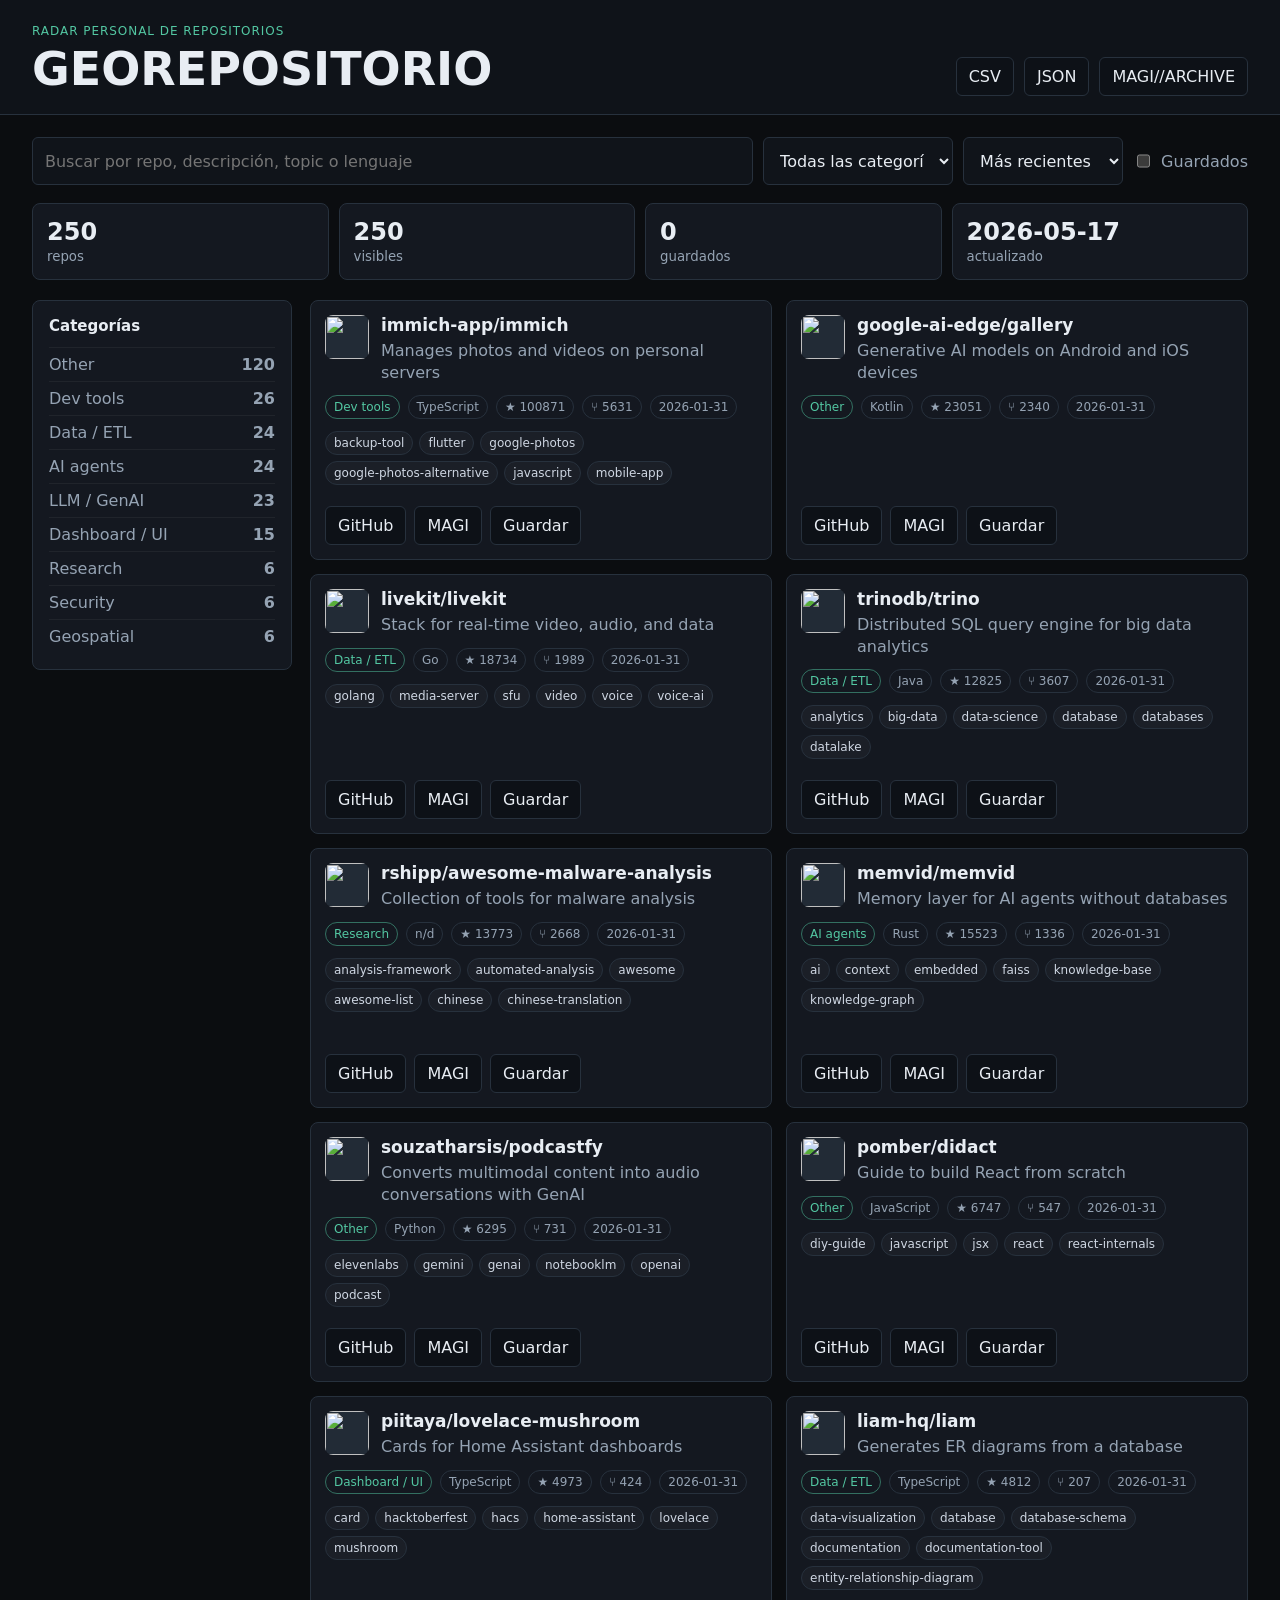
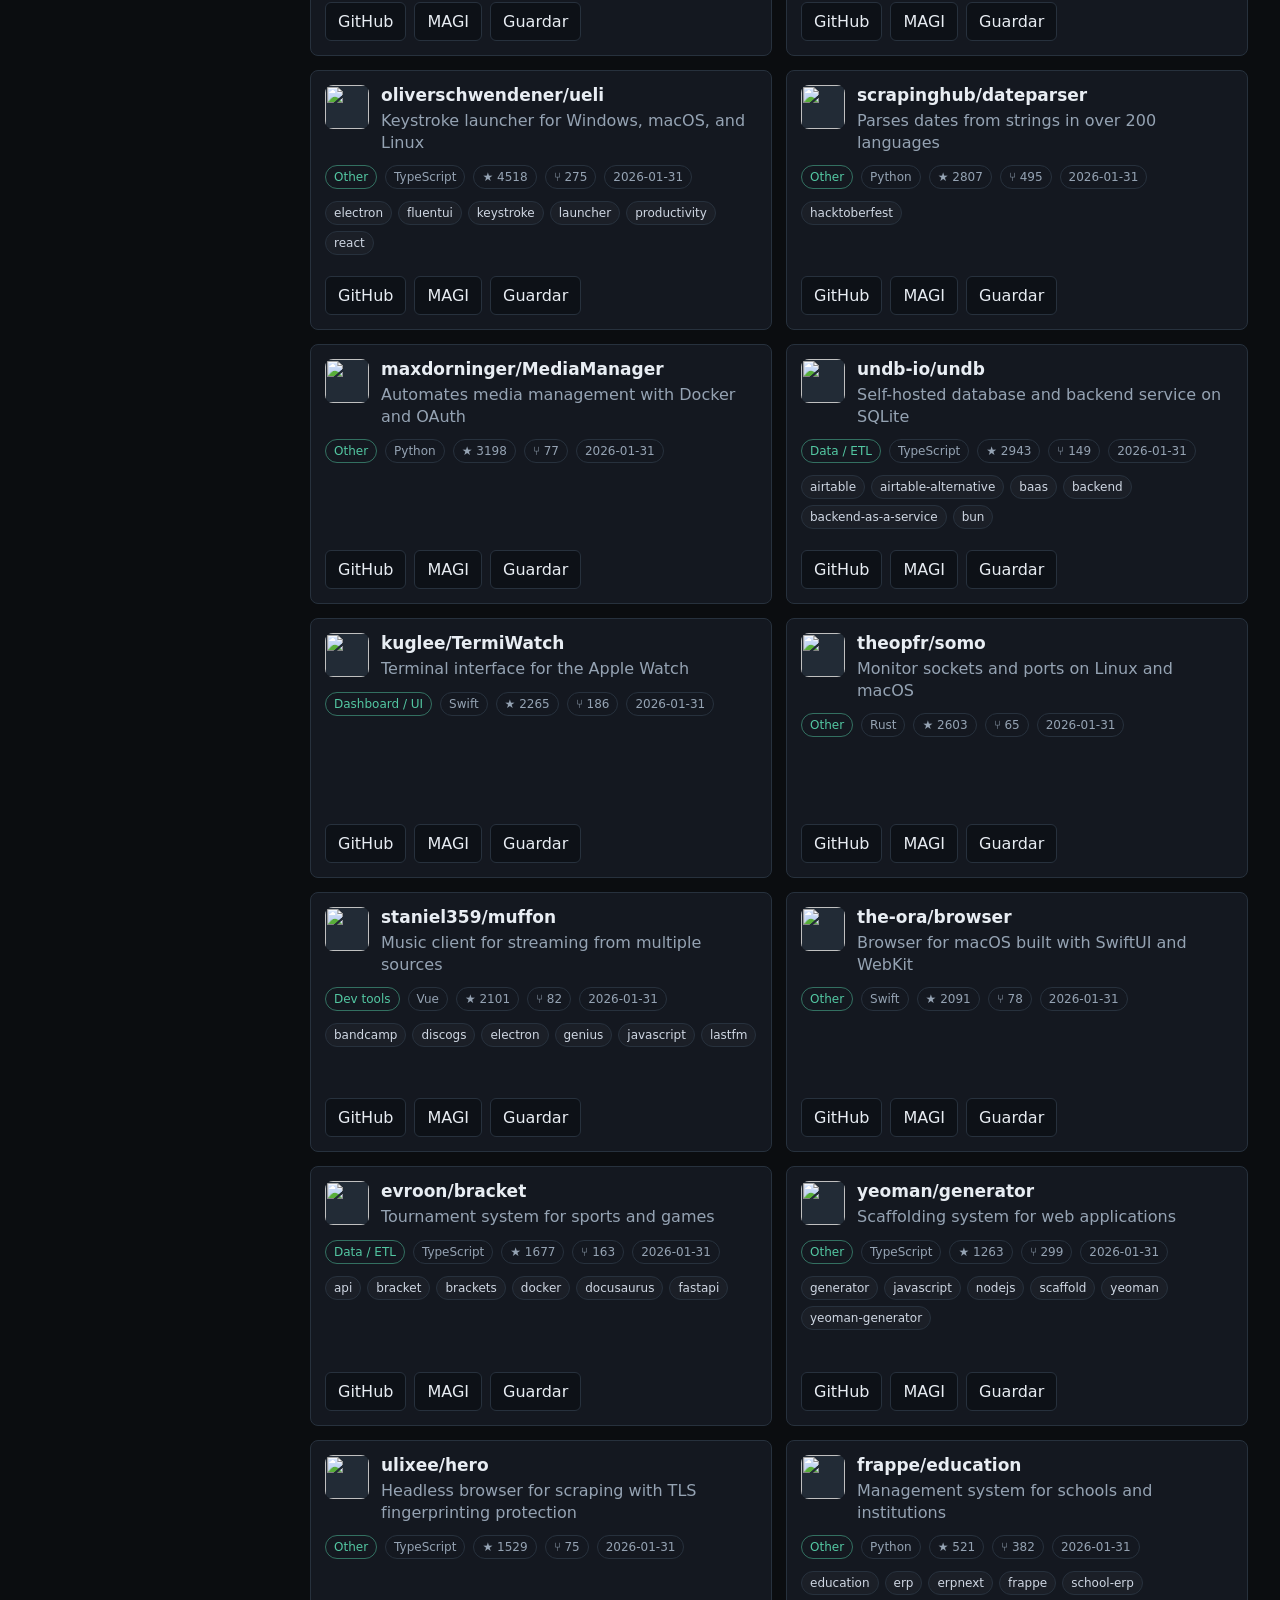
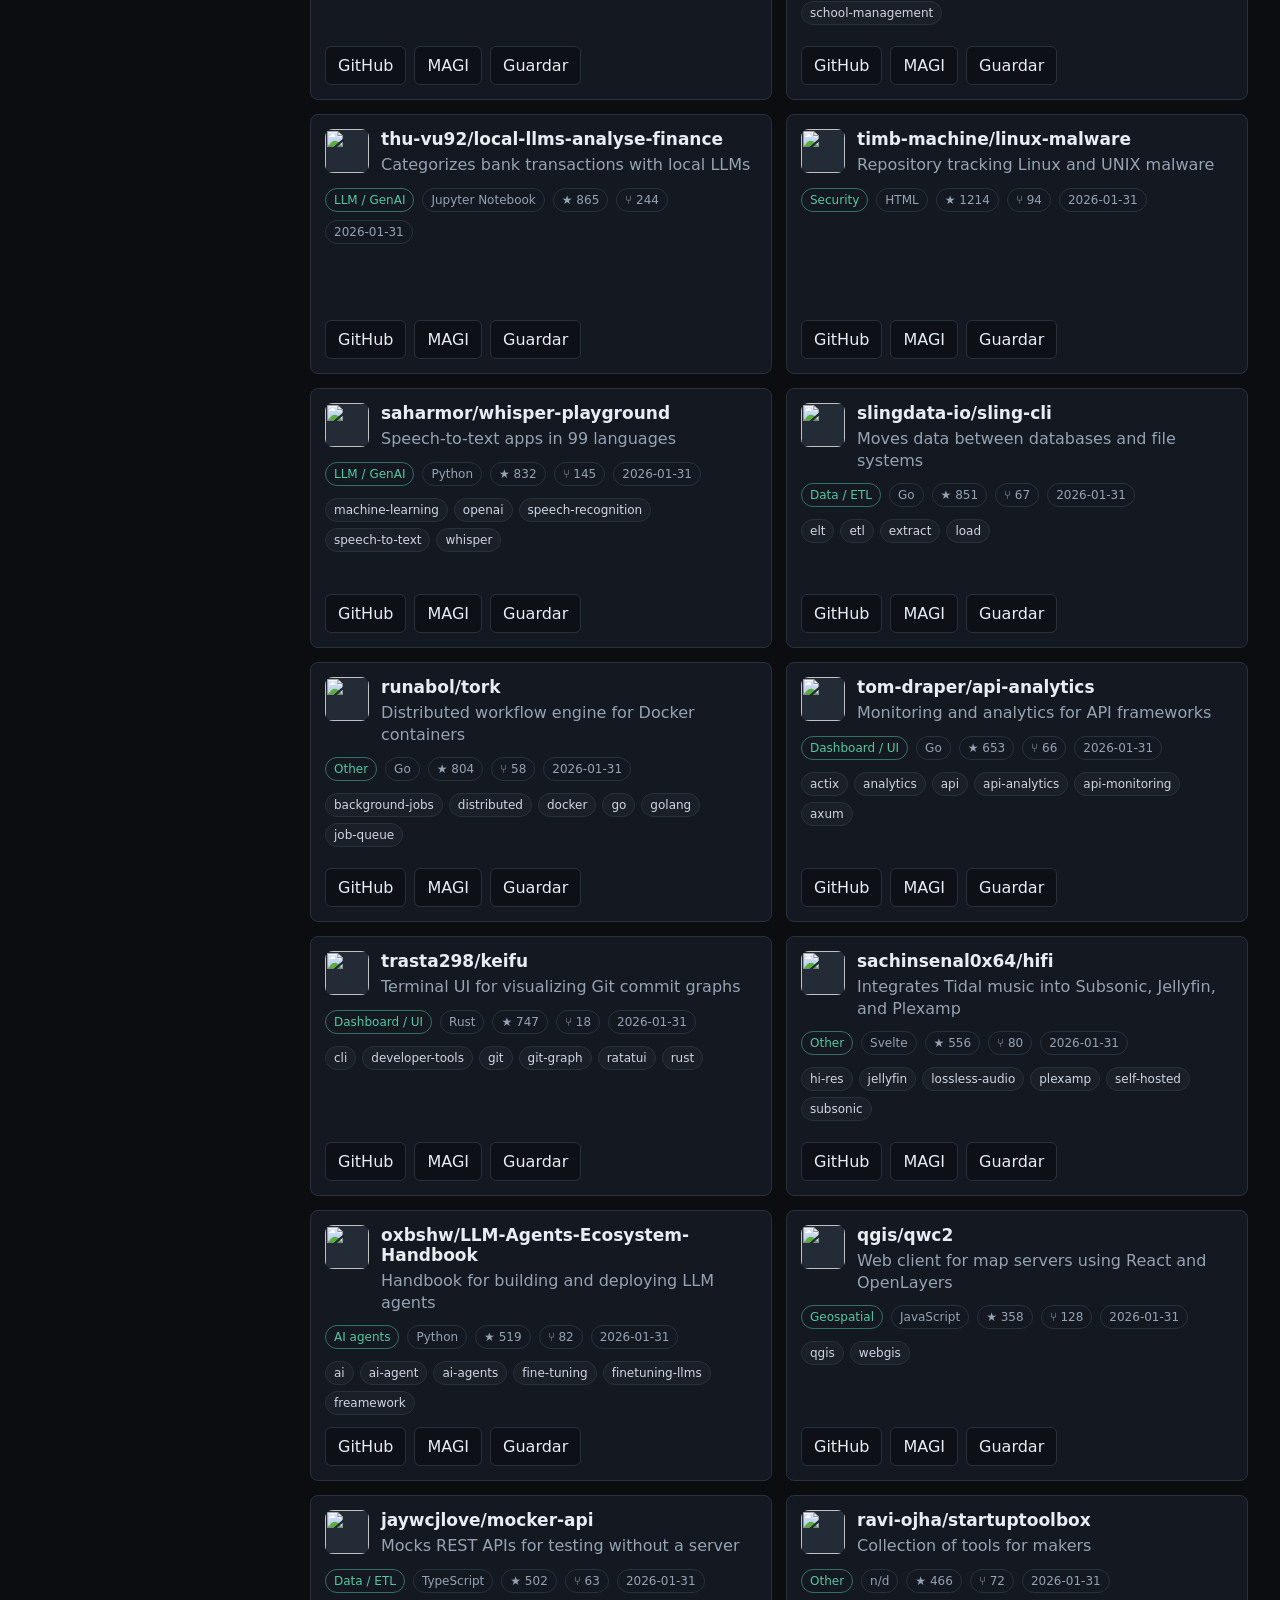
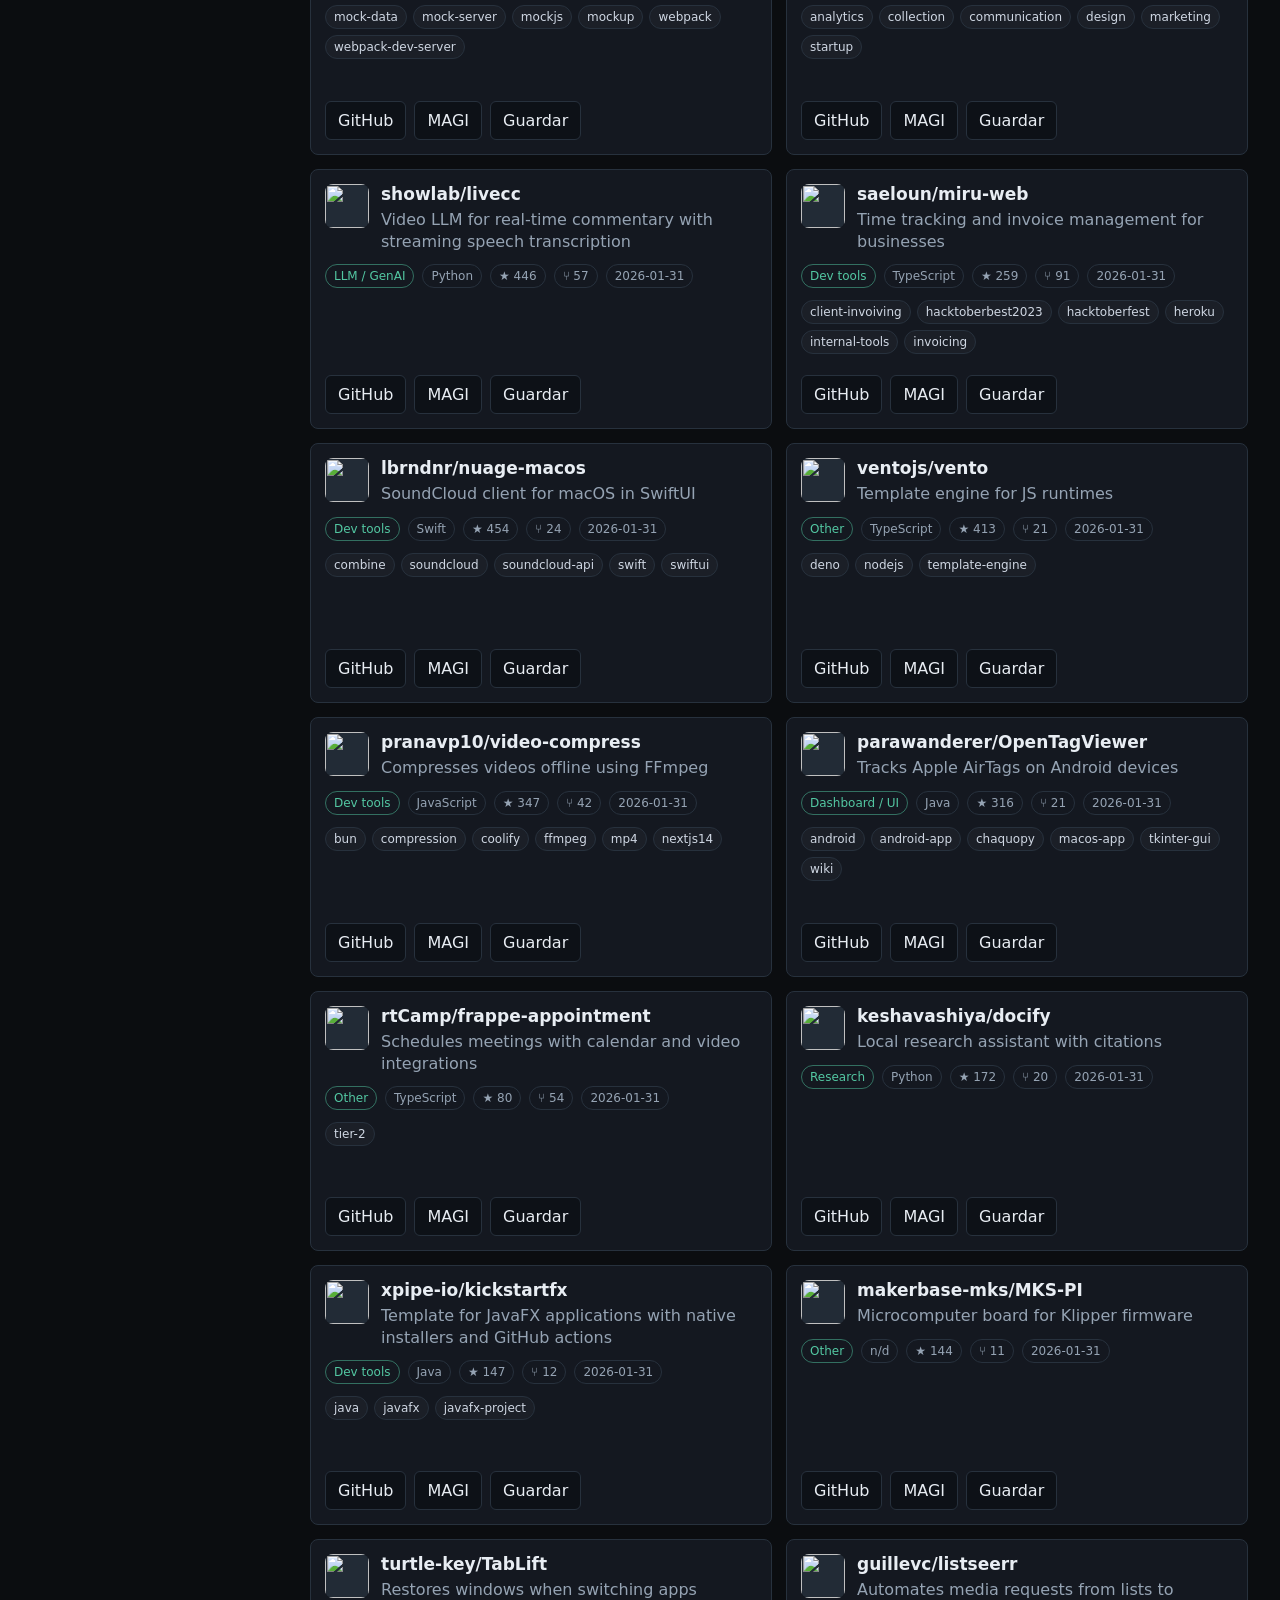
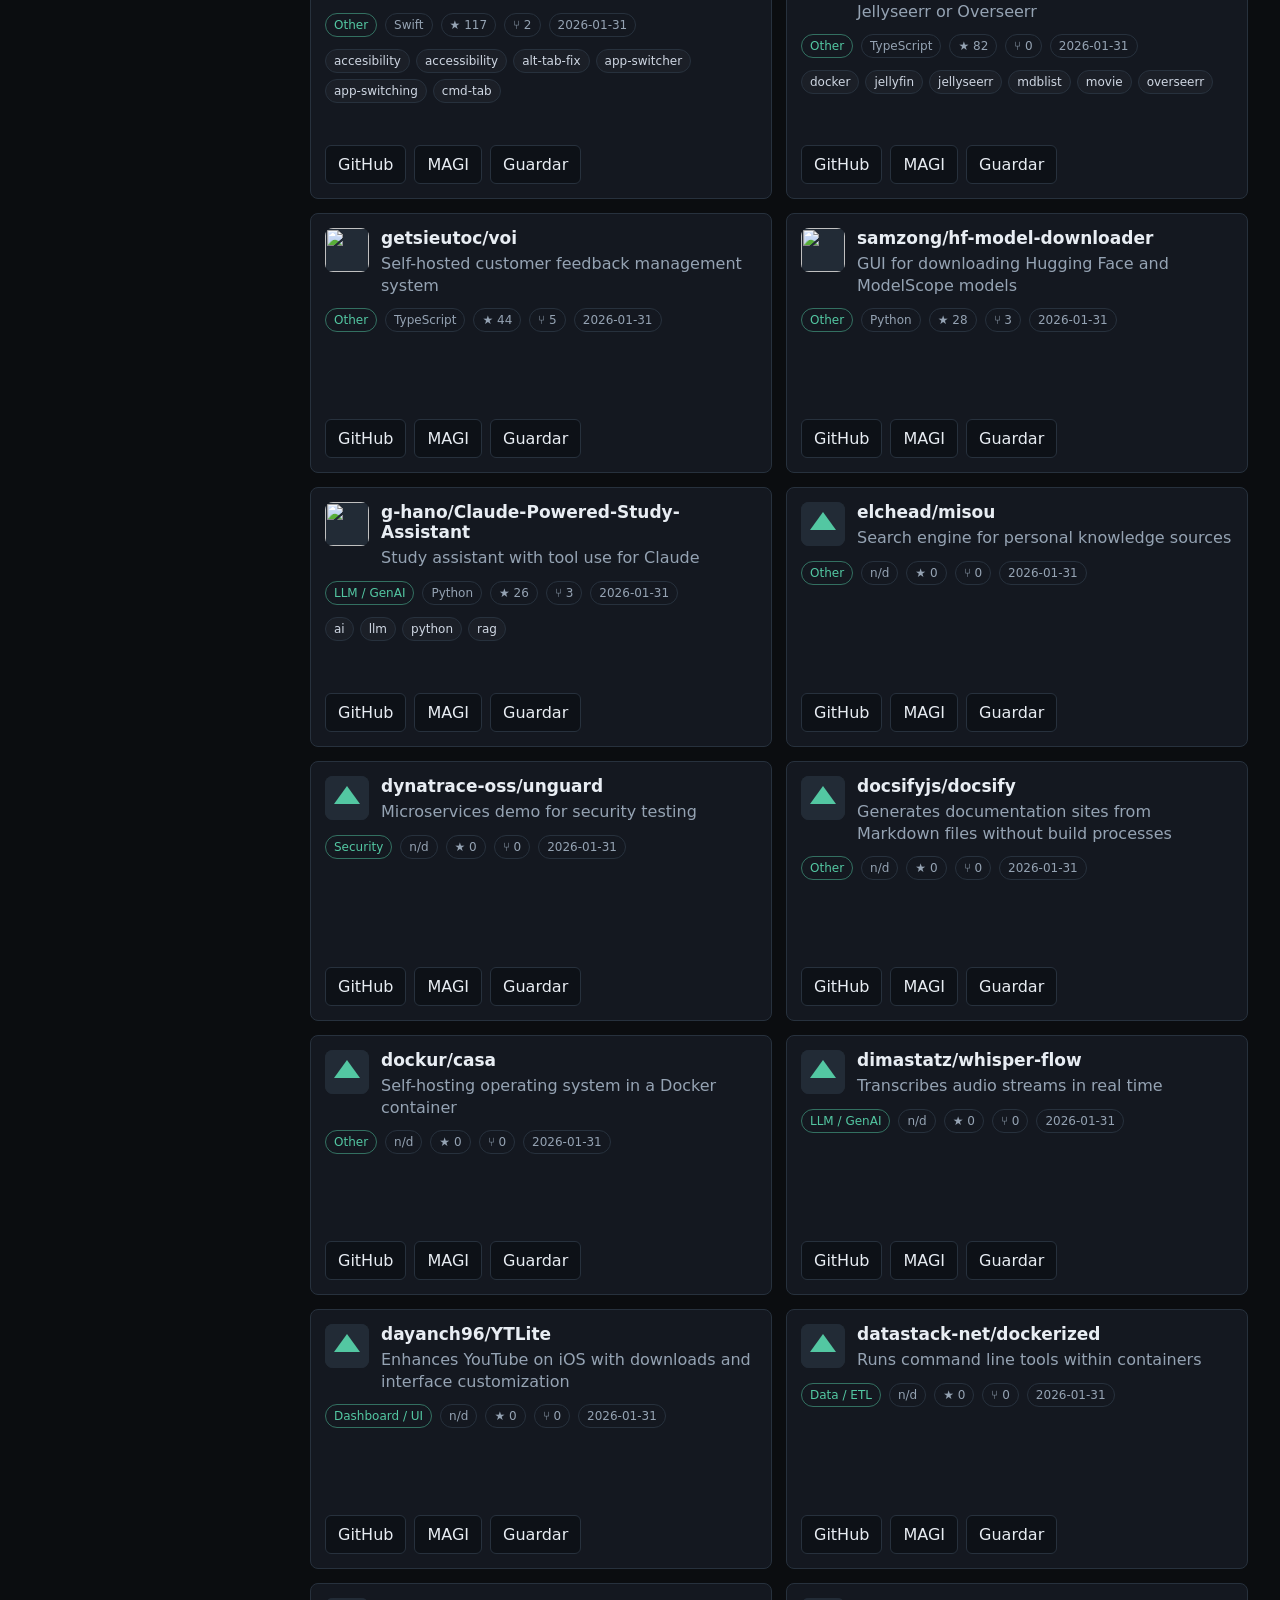
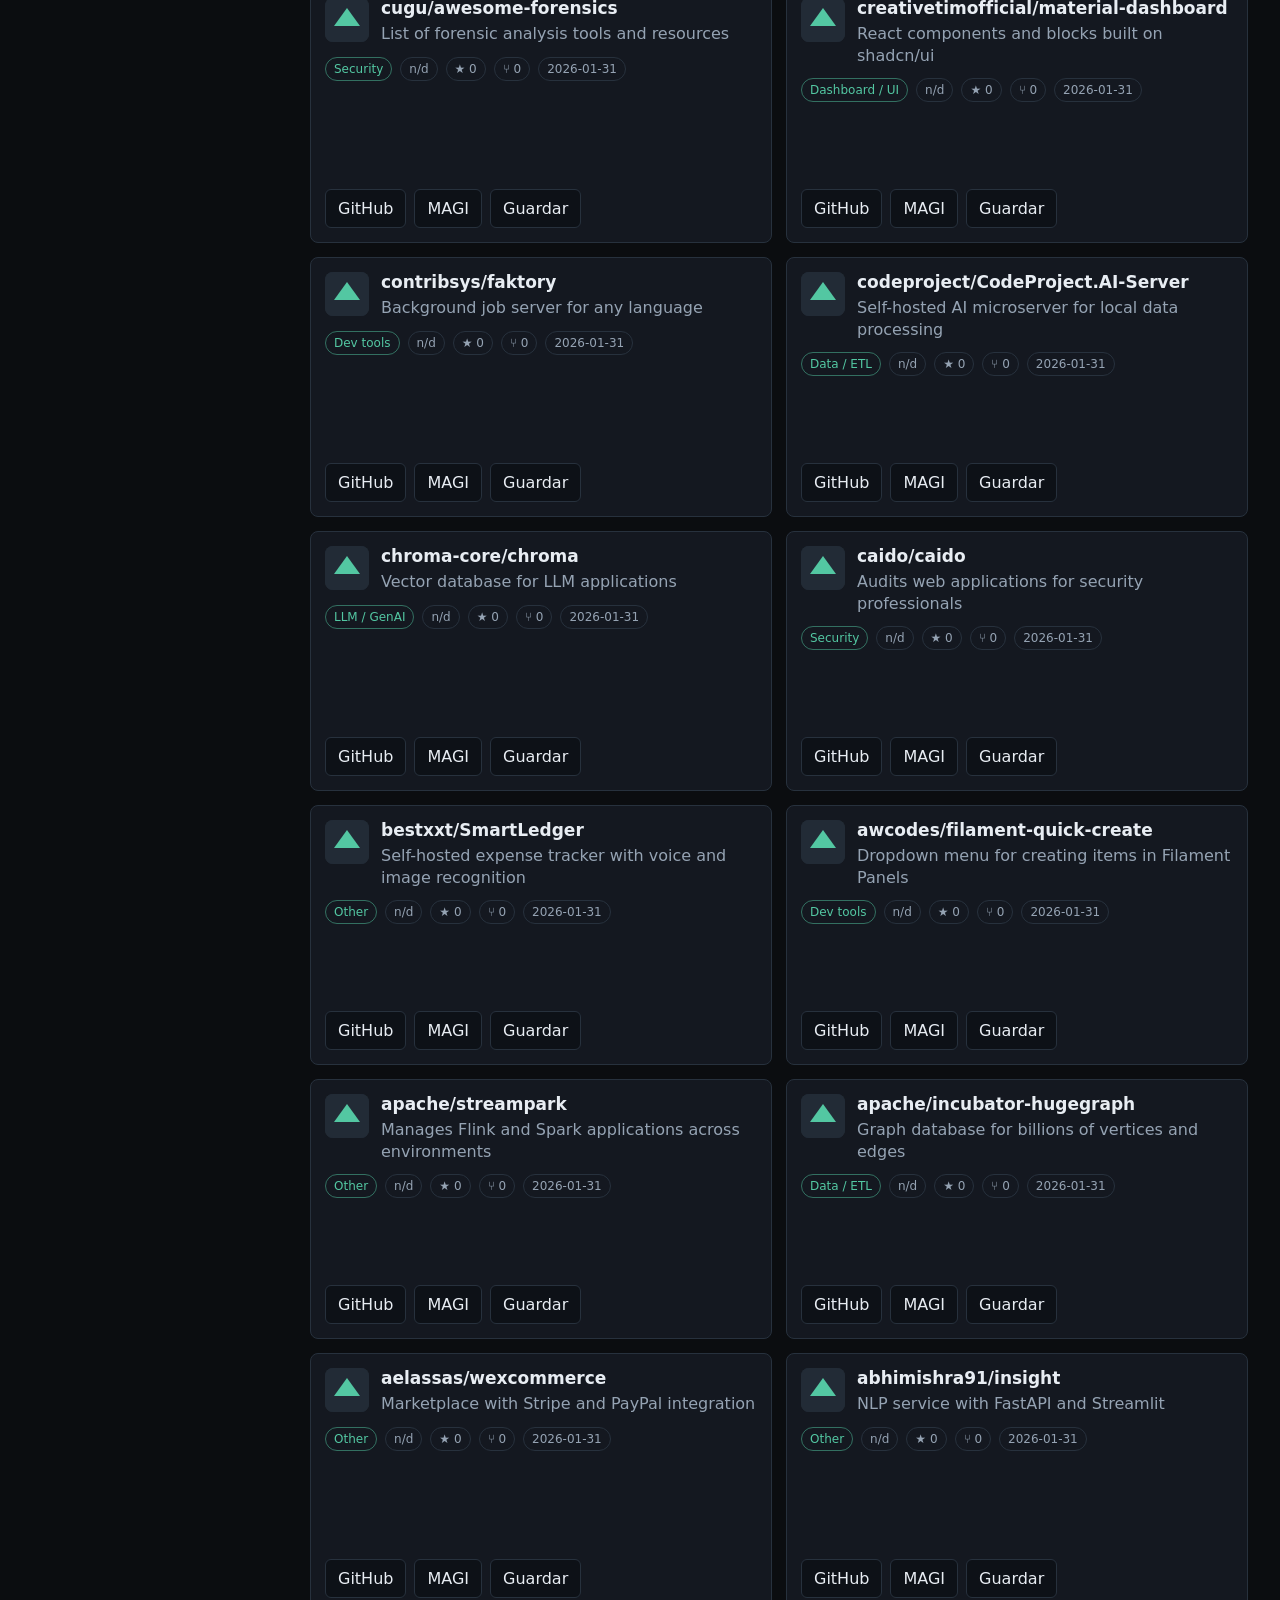
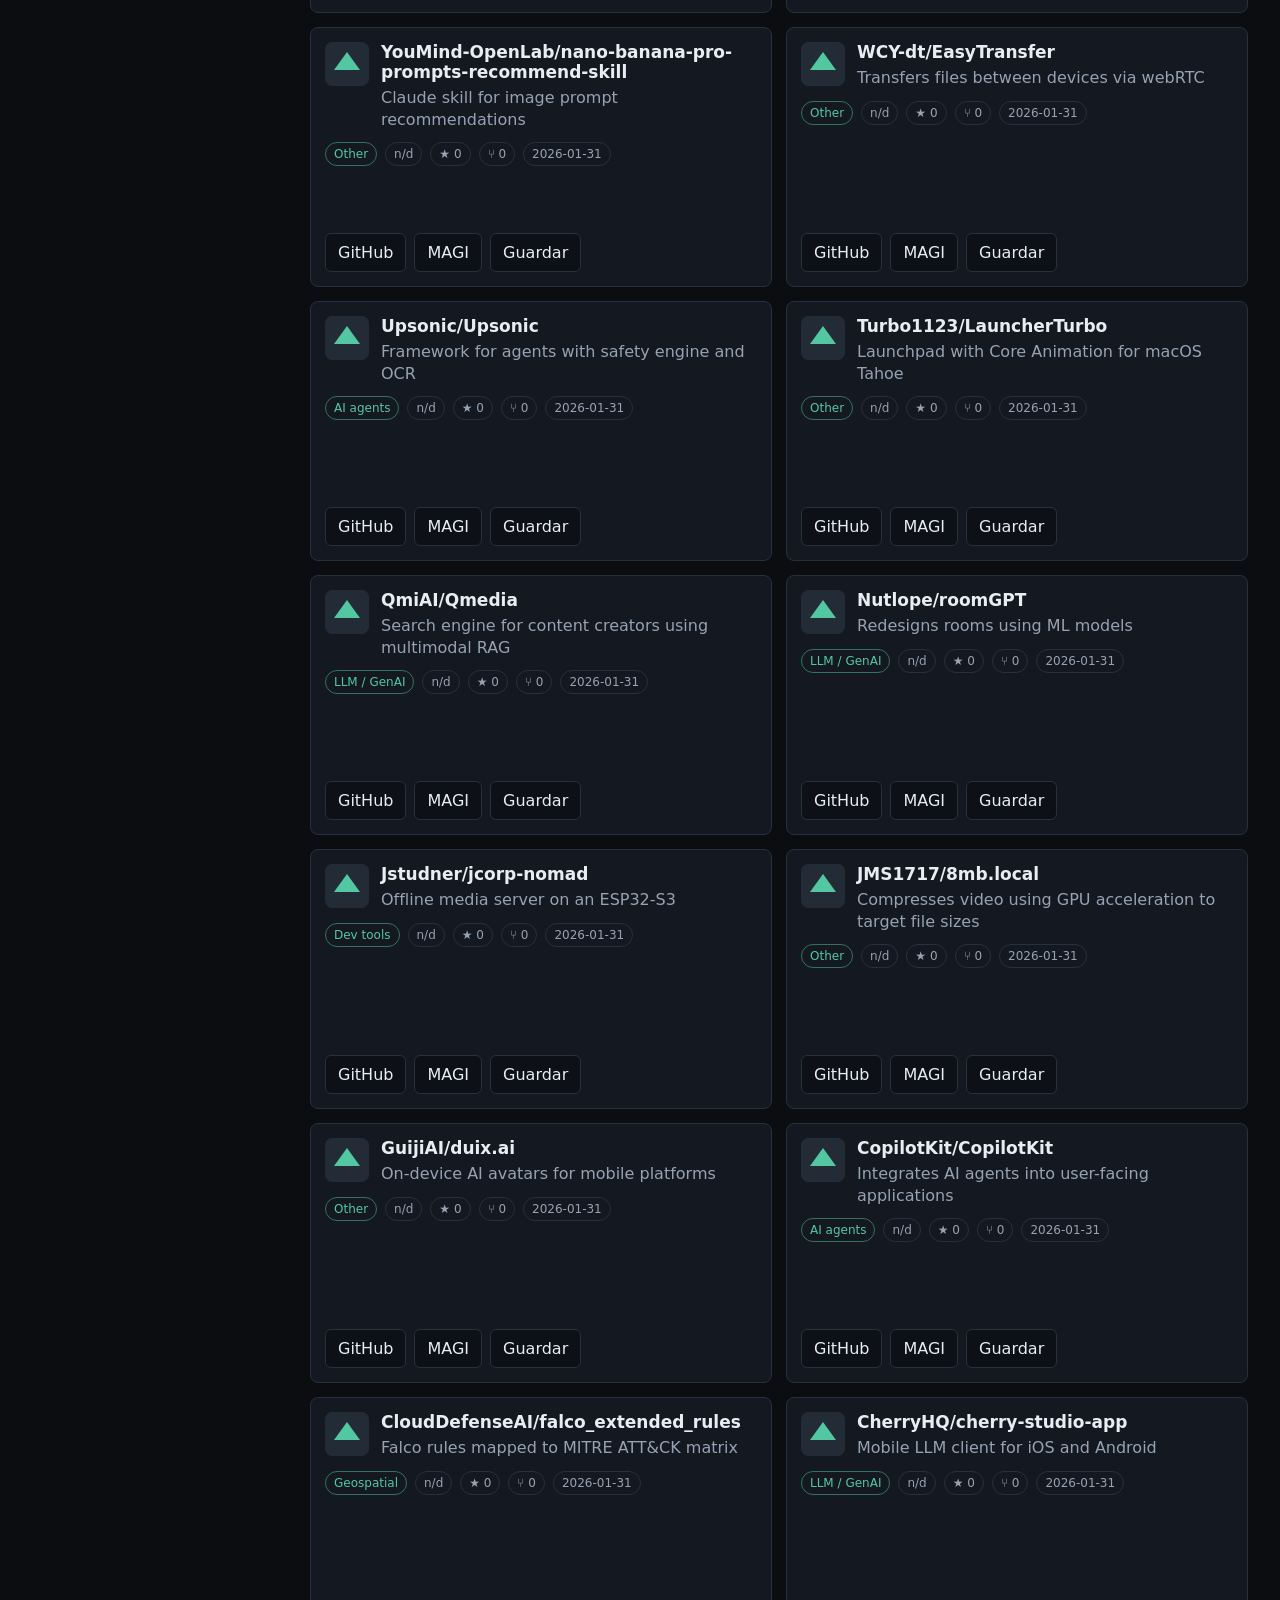
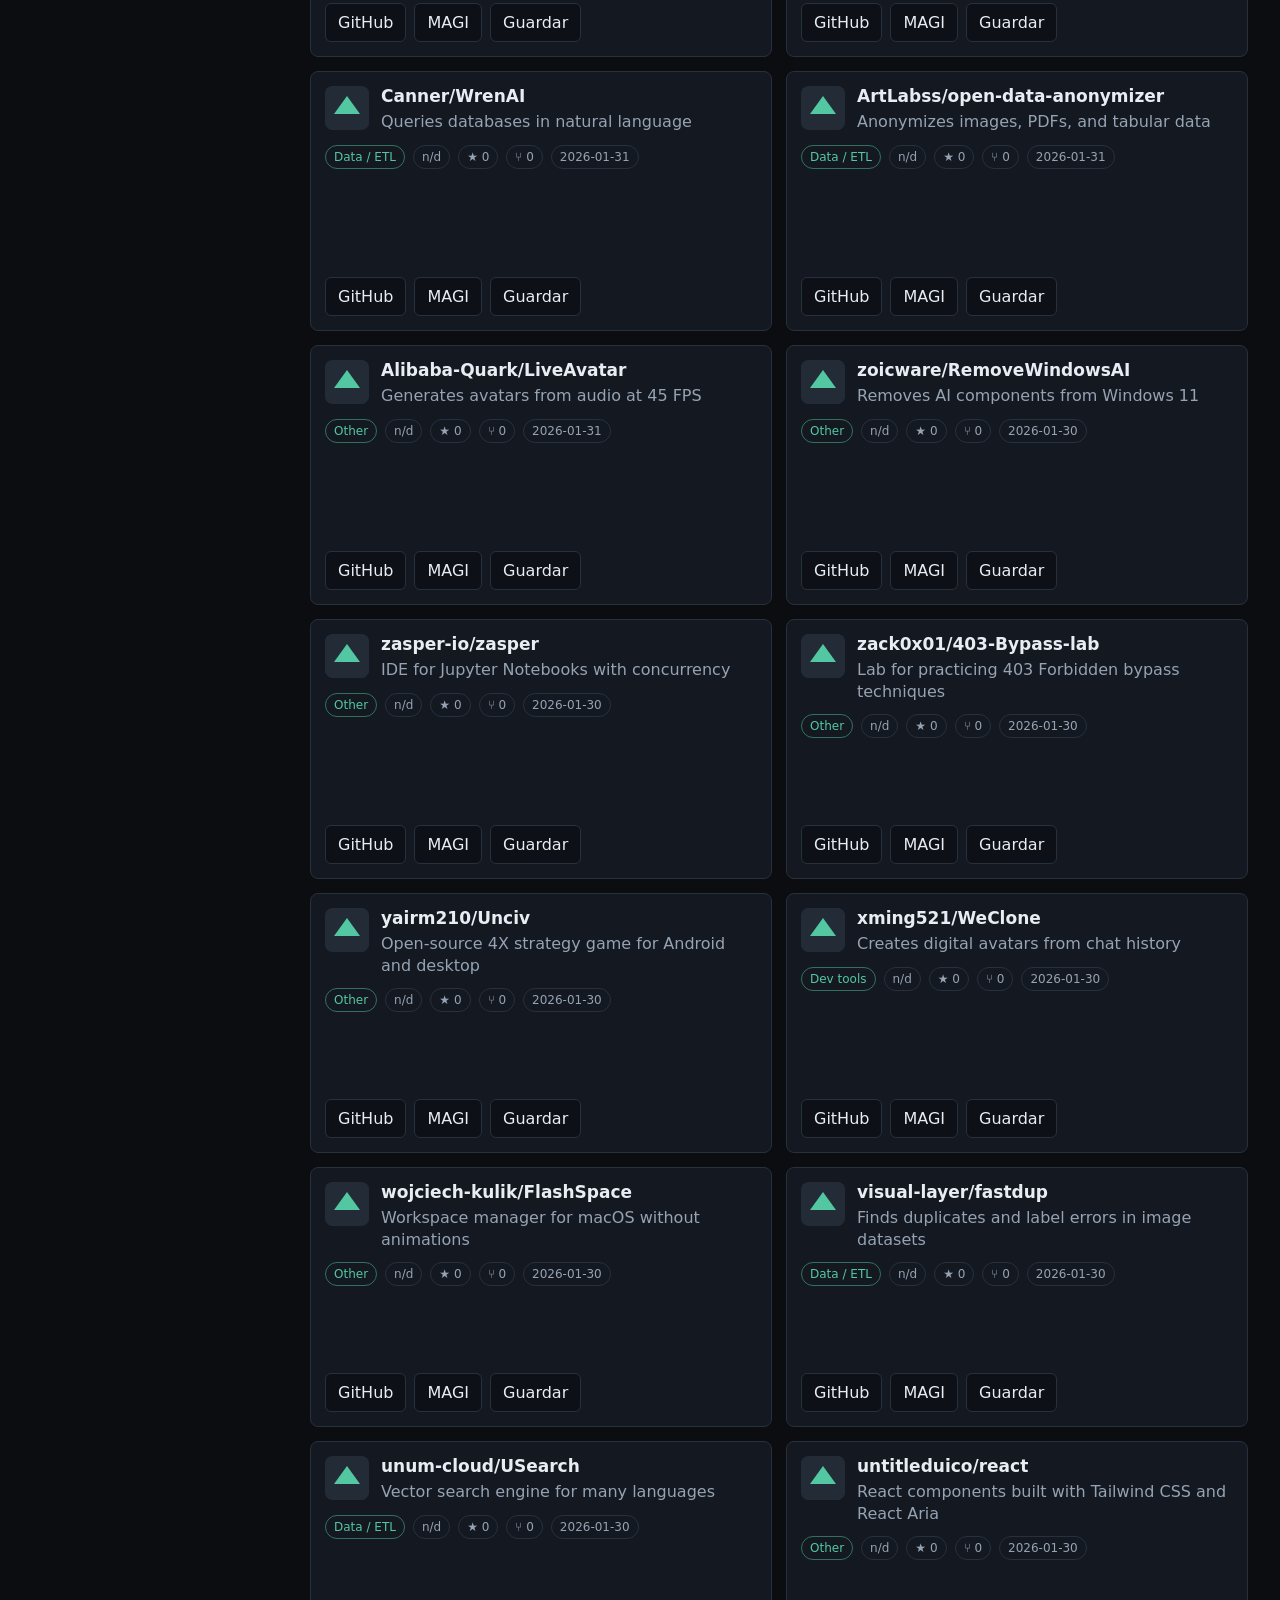
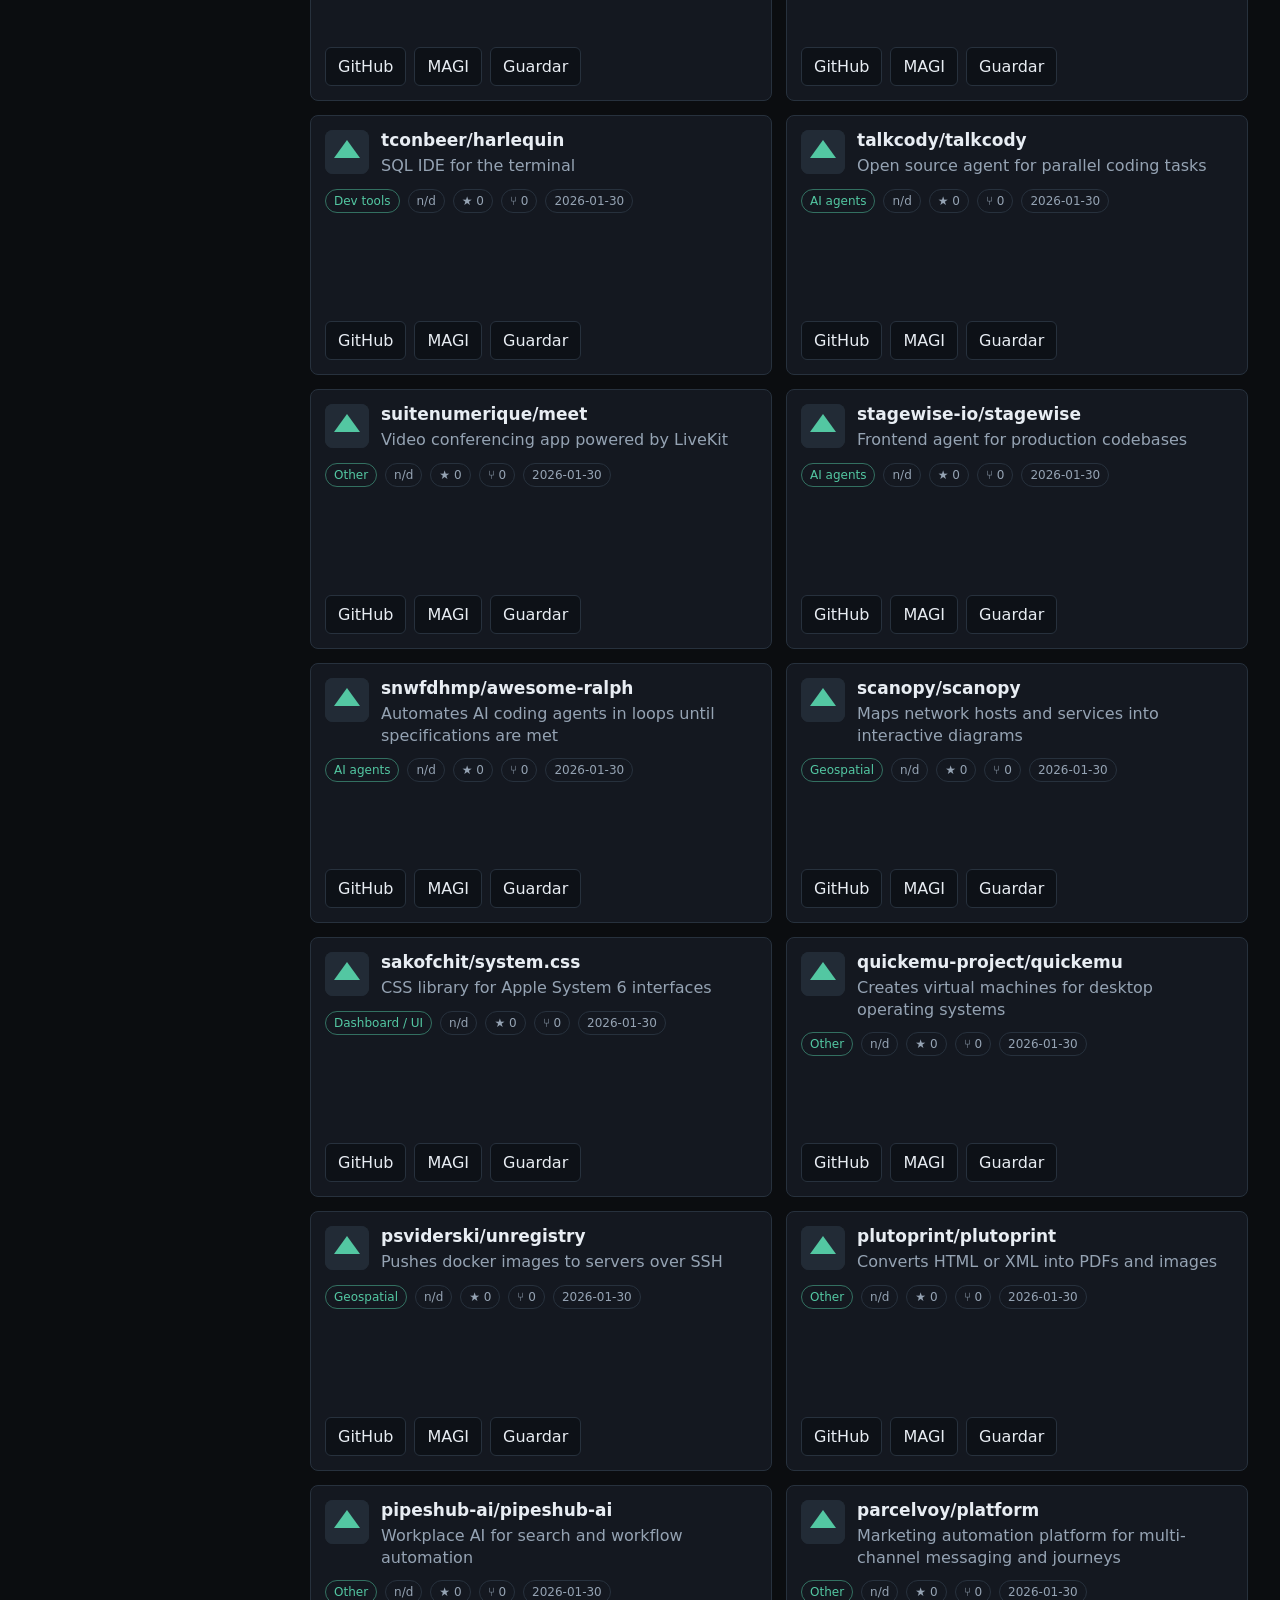
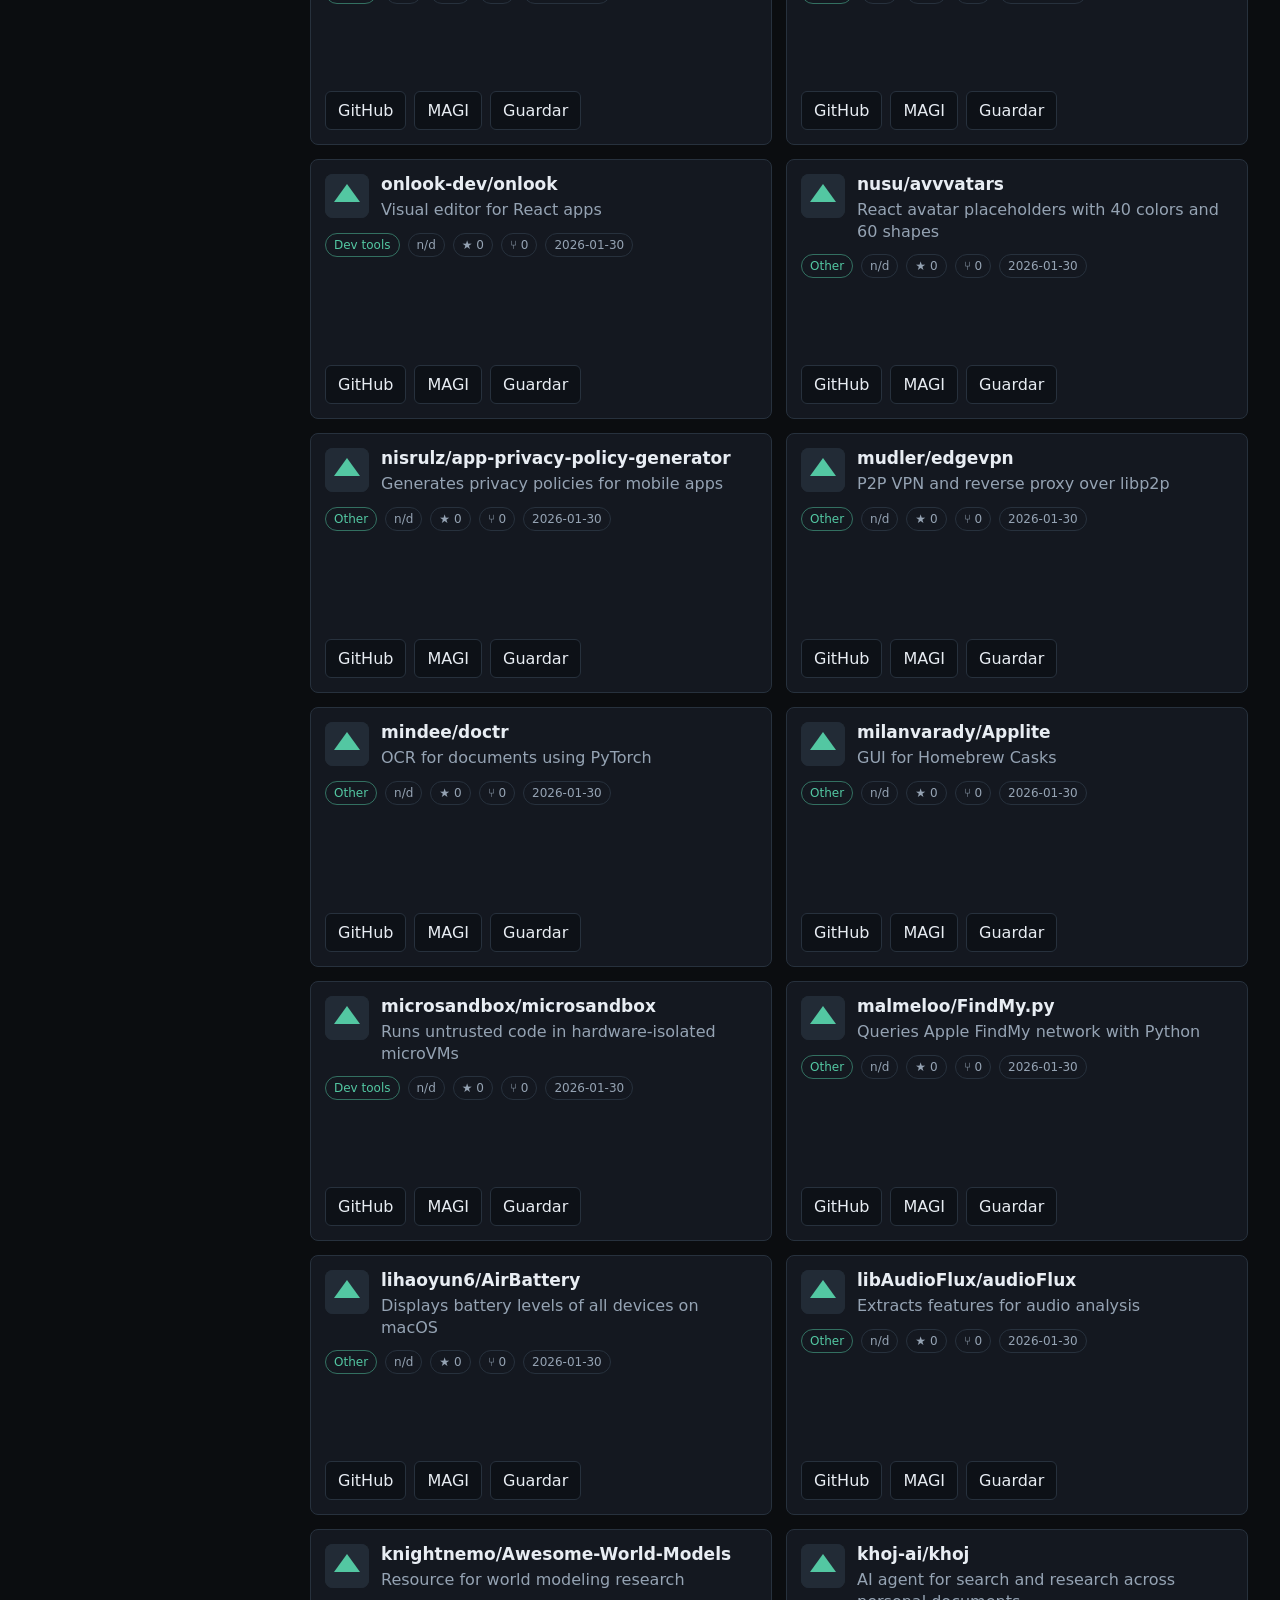
==== docs/index.html @ 72d48401 "Add MAGI archive dashboard" ====
<!doctype html>
<html lang="es">
<head>
  <meta charset="utf-8">
  <meta name="viewport" content="width=device-width, initial-scale=1">
  <title>GEOREPOSITORIO</title>
  <link rel="stylesheet" href="styles.css">
</head>
<body>
  <header class="topbar">
    <div>
      <p class="eyebrow">Radar personal de repositorios</p>
      <h1>GEOREPOSITORIO</h1>
    </div>
    <nav>
      <a href="data/magi_repos.csv">CSV</a>
      <a href="data/magi_repos.json">JSON</a>
      <a href="https://tom-doerr.github.io/repo_posts/" target="_blank" rel="noreferrer">MAGI//ARCHIVE</a>
    </nav>
  </header>

  <main>
    <section class="controls" aria-label="Filtros">
      <input id="search" type="search" placeholder="Buscar por repo, descripción, topic o lenguaje" autocomplete="off">
      <select id="category"></select>
      <select id="sort">
        <option value="date">Más recientes</option>
        <option value="score">Mayor señal</option>
        <option value="stars">Más estrellas</option>
        <option value="name">Nombre</option>
      </select>
      <label class="toggle"><input id="savedOnly" type="checkbox"> Guardados</label>
    </section>

    <section class="metrics" aria-label="Resumen">
      <article><span id="total">0</span><small>repos</small></article>
      <article><span id="shown">0</span><small>visibles</small></article>
      <article><span id="savedCount">0</span><small>guardados</small></article>
      <article><span id="updated">-</span><small>actualizado</small></article>
    </section>

    <section class="layout">
      <aside>
        <h2>Categorías</h2>
        <div id="categoryList"></div>
      </aside>
      <section>
        <div id="cards" class="cards"></div>
      </section>
    </section>
  </main>

  <template id="cardTemplate">
    <article class="card">
      <div class="card-head">
        <img alt="" class="avatar">
        <div>
          <h3></h3>
          <p class="desc"></p>
        </div>
      </div>
      <div class="meta"></div>
      <div class="topics"></div>
      <div class="actions">
        <a class="github" target="_blank" rel="noreferrer">GitHub</a>
        <a class="magi" target="_blank" rel="noreferrer">MAGI</a>
        <button class="save" type="button">Guardar</button>
      </div>
    </article>
  </template>

  <script src="app.js"></script>
</body>
</html>
---- docs/styles.css ----
:root {
  color-scheme: dark;
  --bg: #0b0d10;
  --panel: #141820;
  --panel-2: #10141a;
  --line: #27313d;
  --text: #e8edf3;
  --muted: #95a3b3;
  --accent: #53c7a2;
  --accent-2: #f0b64b;
  --danger: #ff6b6b;
}

* { box-sizing: border-box; }
body {
  margin: 0;
  background: var(--bg);
  color: var(--text);
  font-family: Inter, ui-sans-serif, system-ui, -apple-system, BlinkMacSystemFont, "Segoe UI", sans-serif;
}
a { color: inherit; }
.topbar {
  display: flex;
  align-items: end;
  justify-content: space-between;
  gap: 24px;
  padding: 24px 32px 18px;
  border-bottom: 1px solid var(--line);
  background: #0f1319;
}
.eyebrow {
  margin: 0 0 4px;
  color: var(--accent);
  font-size: 12px;
  text-transform: uppercase;
  letter-spacing: .08em;
}
h1 {
  margin: 0;
  font-size: clamp(28px, 4vw, 46px);
  letter-spacing: 0;
}
nav {
  display: flex;
  gap: 10px;
  flex-wrap: wrap;
}
nav a, .actions a, .actions button {
  border: 1px solid var(--line);
  background: #0d1117;
  color: var(--text);
  padding: 9px 12px;
  border-radius: 6px;
  text-decoration: none;
  font: inherit;
  cursor: pointer;
}
main { padding: 22px 32px 40px; }
.controls {
  display: grid;
  grid-template-columns: minmax(240px, 1fr) 190px 160px auto;
  gap: 10px;
  margin-bottom: 18px;
}
input, select {
  min-height: 42px;
  border: 1px solid var(--line);
  background: var(--panel-2);
  color: var(--text);
  border-radius: 6px;
  padding: 0 12px;
  font: inherit;
}
.toggle {
  display: flex;
  align-items: center;
  gap: 8px;
  color: var(--muted);
}
.metrics {
  display: grid;
  grid-template-columns: repeat(4, minmax(0, 1fr));
  gap: 10px;
  margin-bottom: 20px;
}
.metrics article {
  background: var(--panel);
  border: 1px solid var(--line);
  border-radius: 8px;
  padding: 14px;
}
.metrics span {
  display: block;
  font-size: 24px;
  font-weight: 750;
}
.metrics small { color: var(--muted); }
.layout {
  display: grid;
  grid-template-columns: 260px minmax(0, 1fr);
  gap: 18px;
}
aside {
  position: sticky;
  top: 12px;
  align-self: start;
  background: var(--panel);
  border: 1px solid var(--line);
  border-radius: 8px;
  padding: 16px;
}
aside h2 {
  margin: 0 0 12px;
  font-size: 15px;
}
.cat-row {
  display: flex;
  justify-content: space-between;
  color: var(--muted);
  padding: 7px 0;
  border-top: 1px solid rgba(255,255,255,.05);
}
.cards {
  display: grid;
  grid-template-columns: repeat(auto-fill, minmax(310px, 1fr));
  gap: 14px;
}
.card {
  background: var(--panel);
  border: 1px solid var(--line);
  border-radius: 8px;
  padding: 14px;
  min-height: 260px;
  display: flex;
  flex-direction: column;
  gap: 12px;
}
.card.saved { border-color: var(--accent); }
.card-head {
  display: grid;
  grid-template-columns: 44px minmax(0, 1fr);
  gap: 12px;
}
.avatar {
  width: 44px;
  height: 44px;
  border-radius: 8px;
  background: #222b36;
}
h3 {
  margin: 0 0 5px;
  font-size: 17px;
  overflow-wrap: anywhere;
}
.desc {
  margin: 0;
  color: var(--muted);
  line-height: 1.35;
}
.meta {
  display: flex;
  flex-wrap: wrap;
  gap: 8px;
  color: var(--muted);
  font-size: 12px;
}
.pill, .topic {
  border: 1px solid var(--line);
  border-radius: 999px;
  padding: 4px 8px;
}
.pill.category { color: var(--accent); border-color: rgba(83,199,162,.5); }
.topics {
  display: flex;
  flex-wrap: wrap;
  gap: 6px;
  min-height: 24px;
}
.topic {
  color: #cfd7e3;
  background: rgba(255,255,255,.03);
  font-size: 12px;
}
.actions {
  margin-top: auto;
  display: flex;
  gap: 8px;
  flex-wrap: wrap;
}
.actions button.on {
  border-color: var(--accent);
  color: var(--accent);
}
@media (max-width: 820px) {
  .topbar { align-items: start; flex-direction: column; padding: 20px; }
  main { padding: 18px 20px 32px; }
  .controls, .metrics, .layout { grid-template-columns: 1fr; }
  aside { position: static; }
}
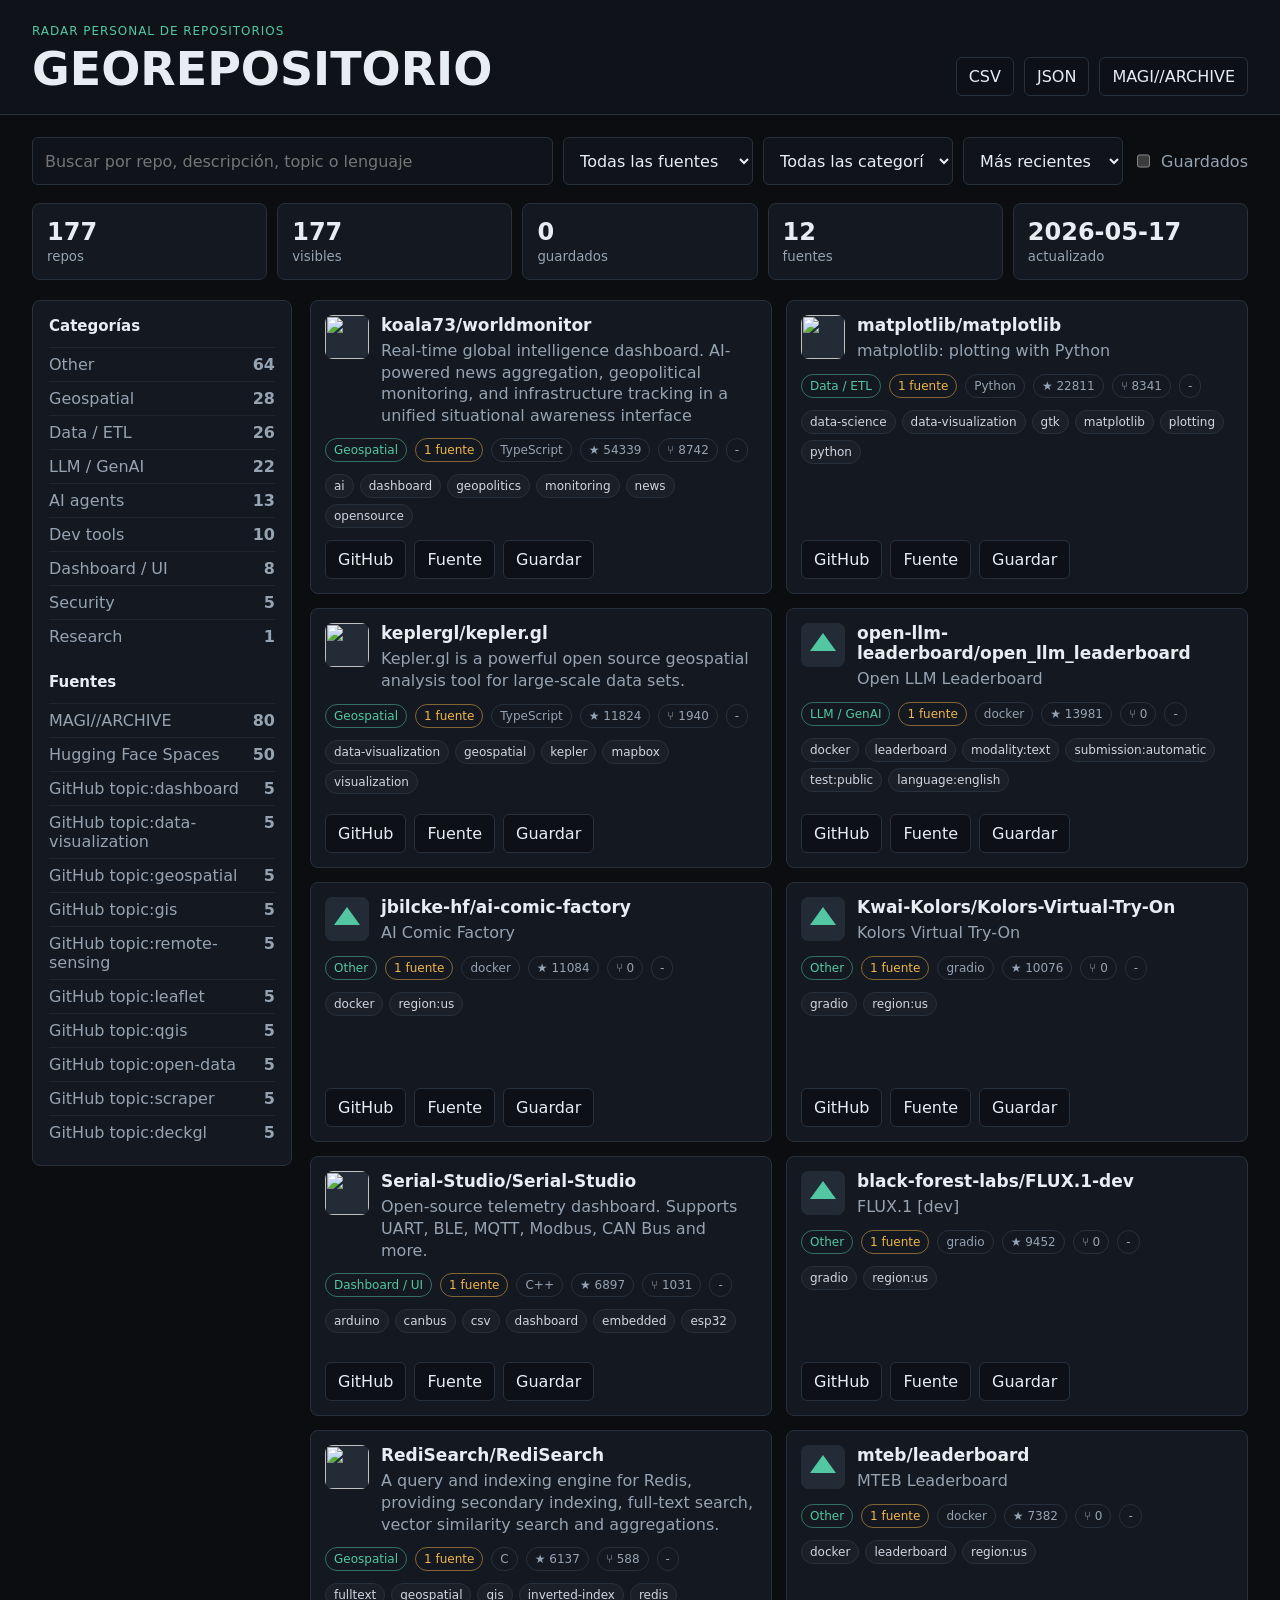
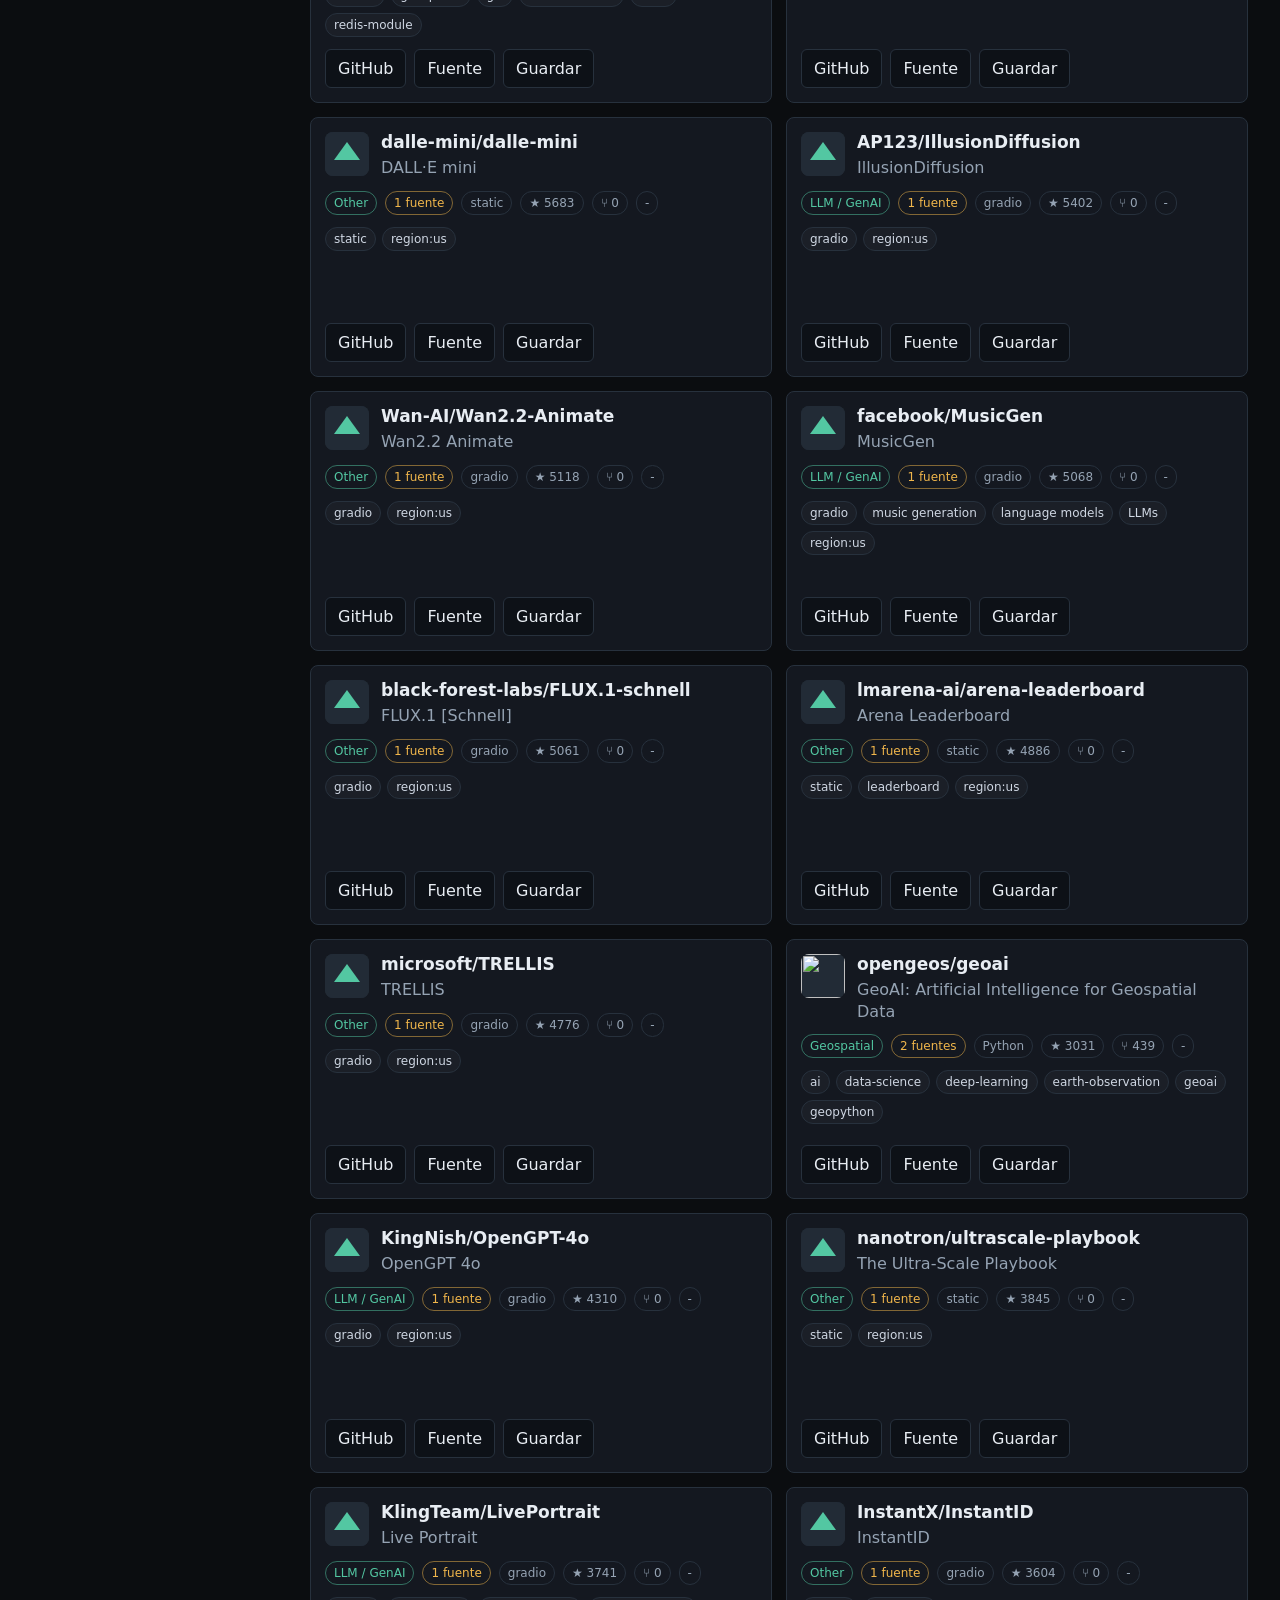
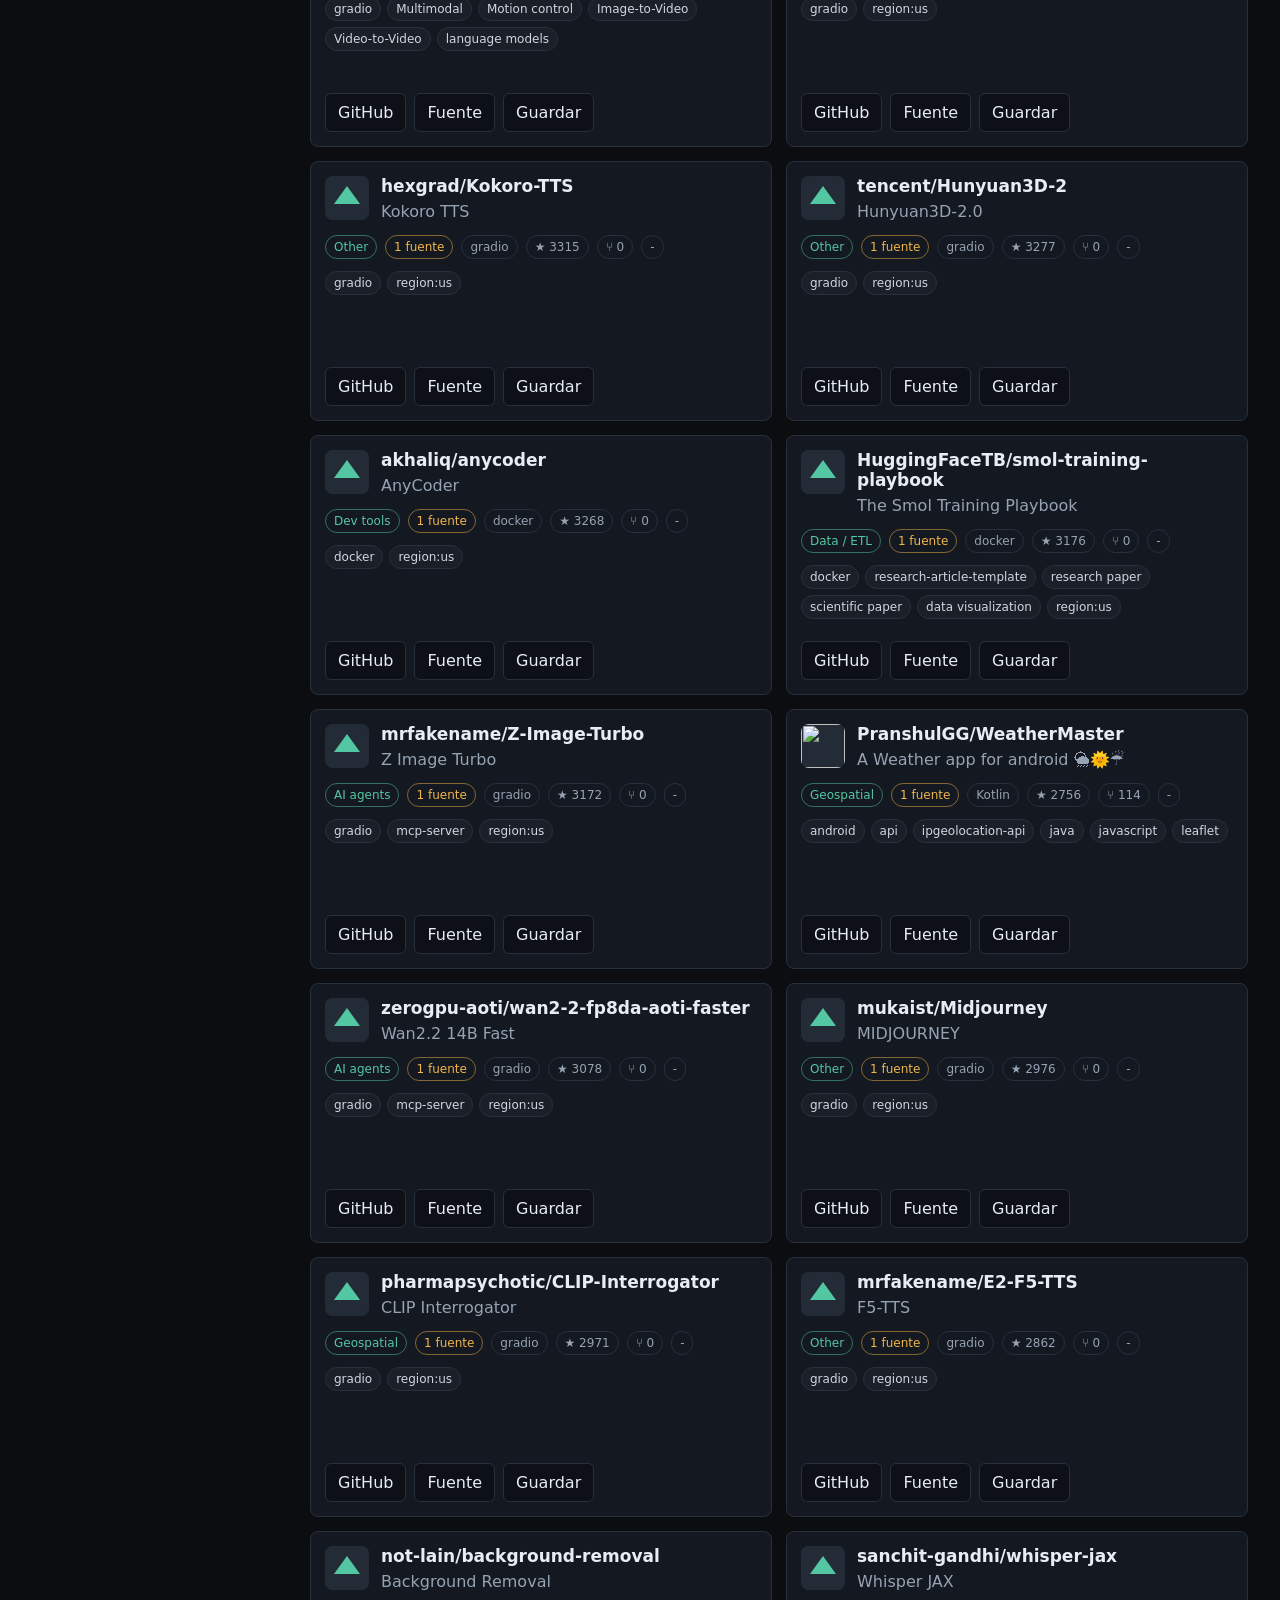
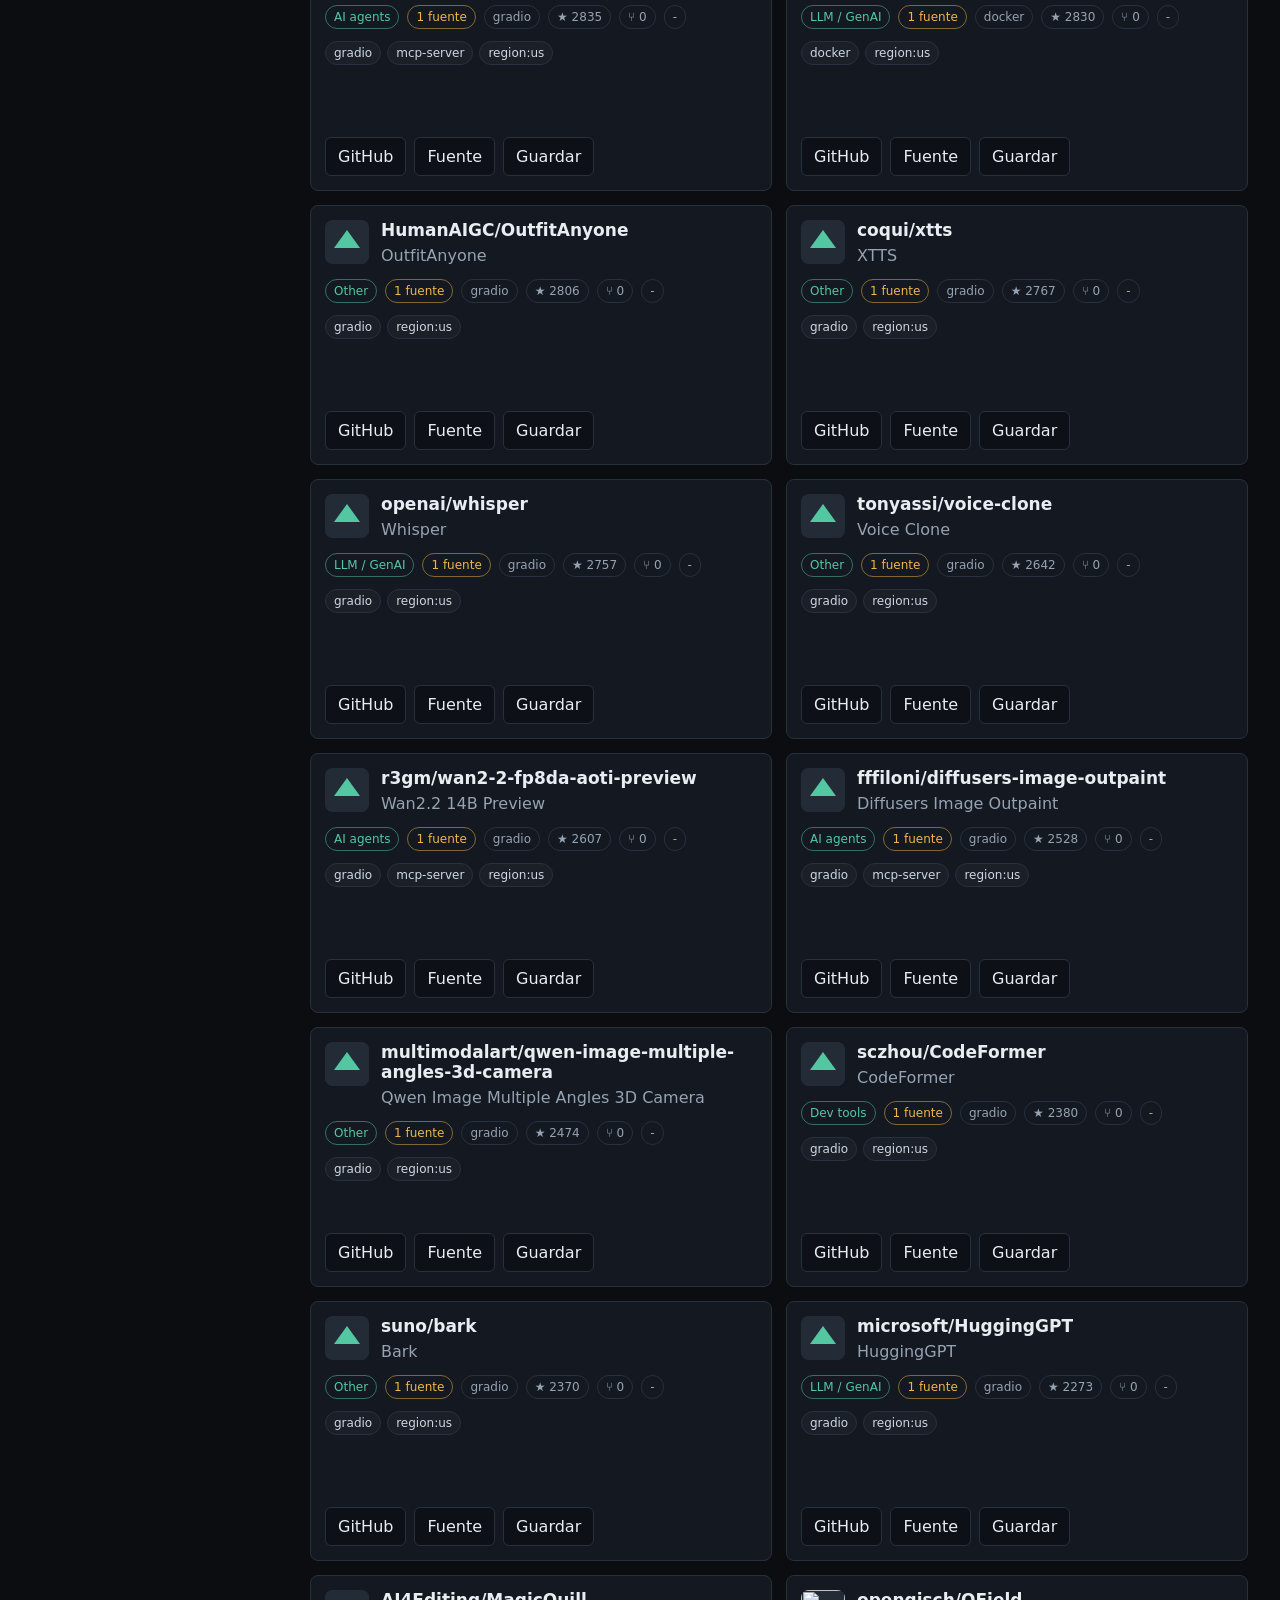
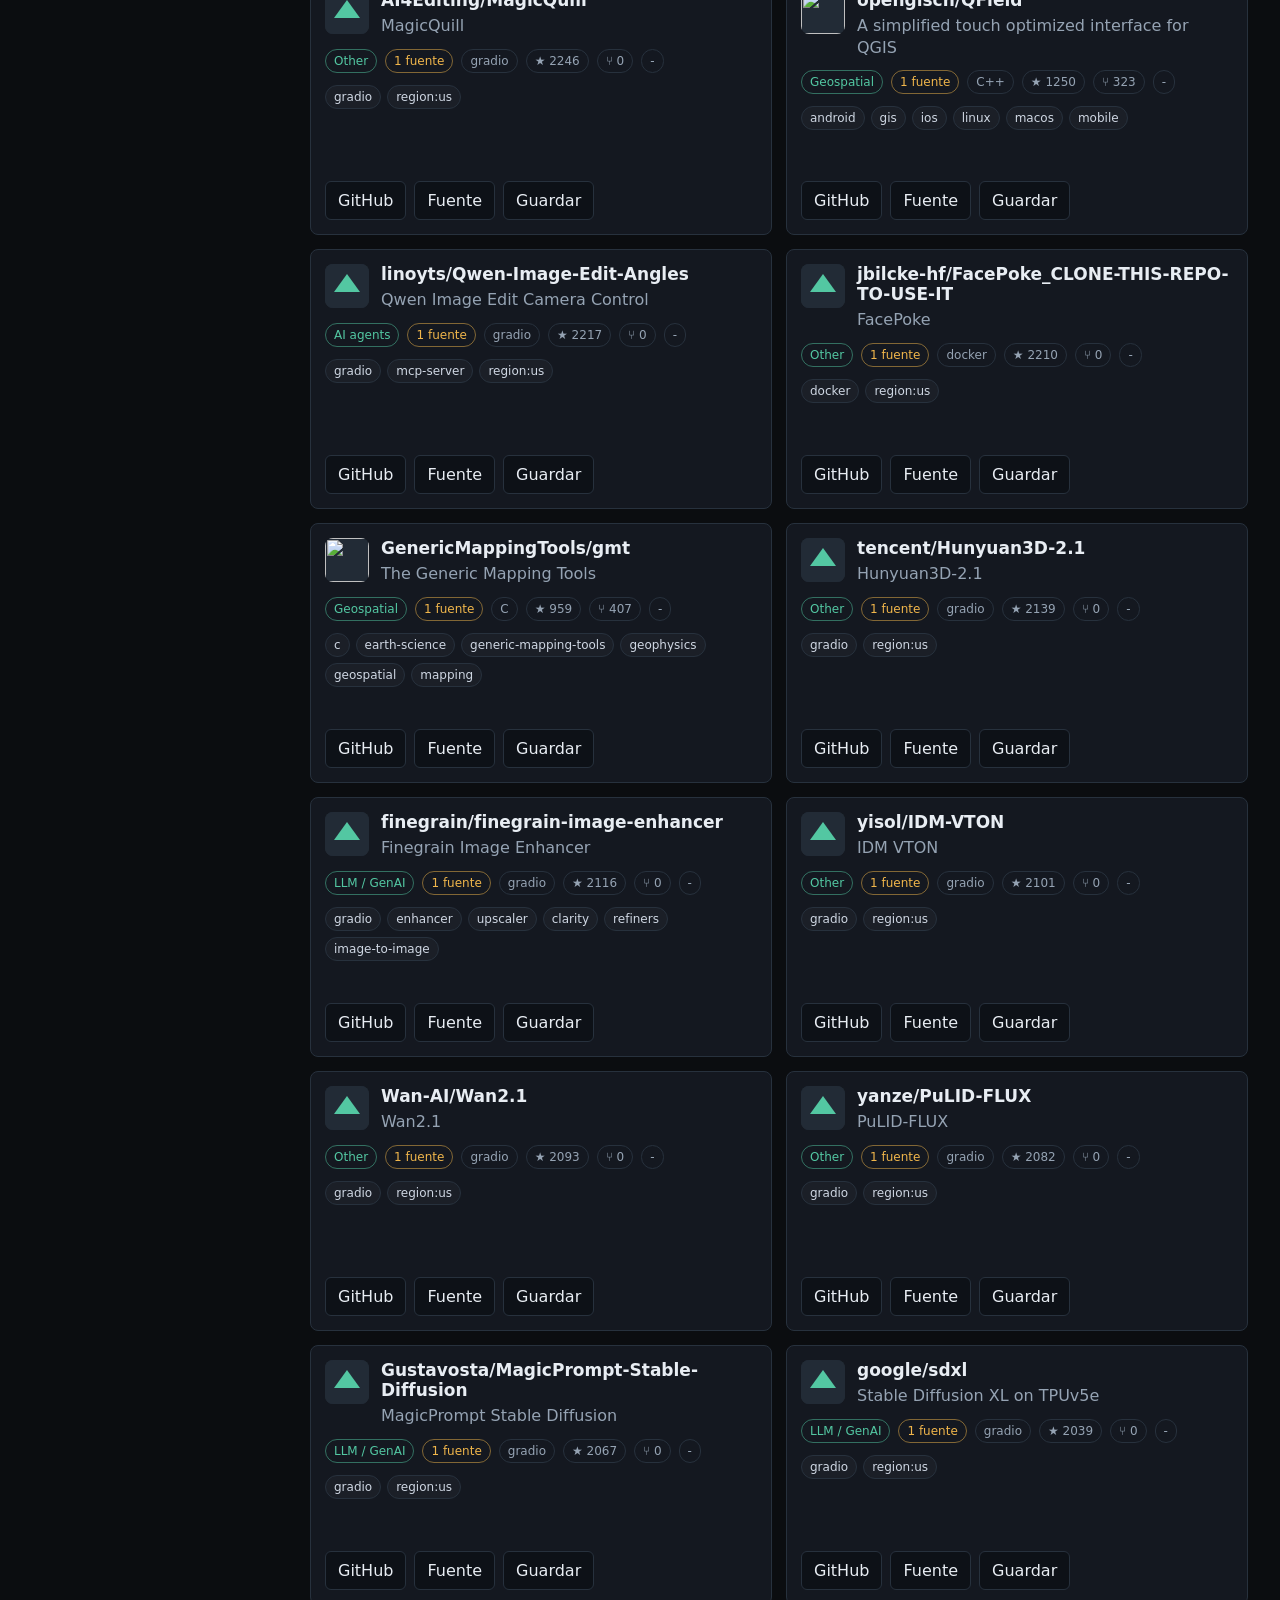
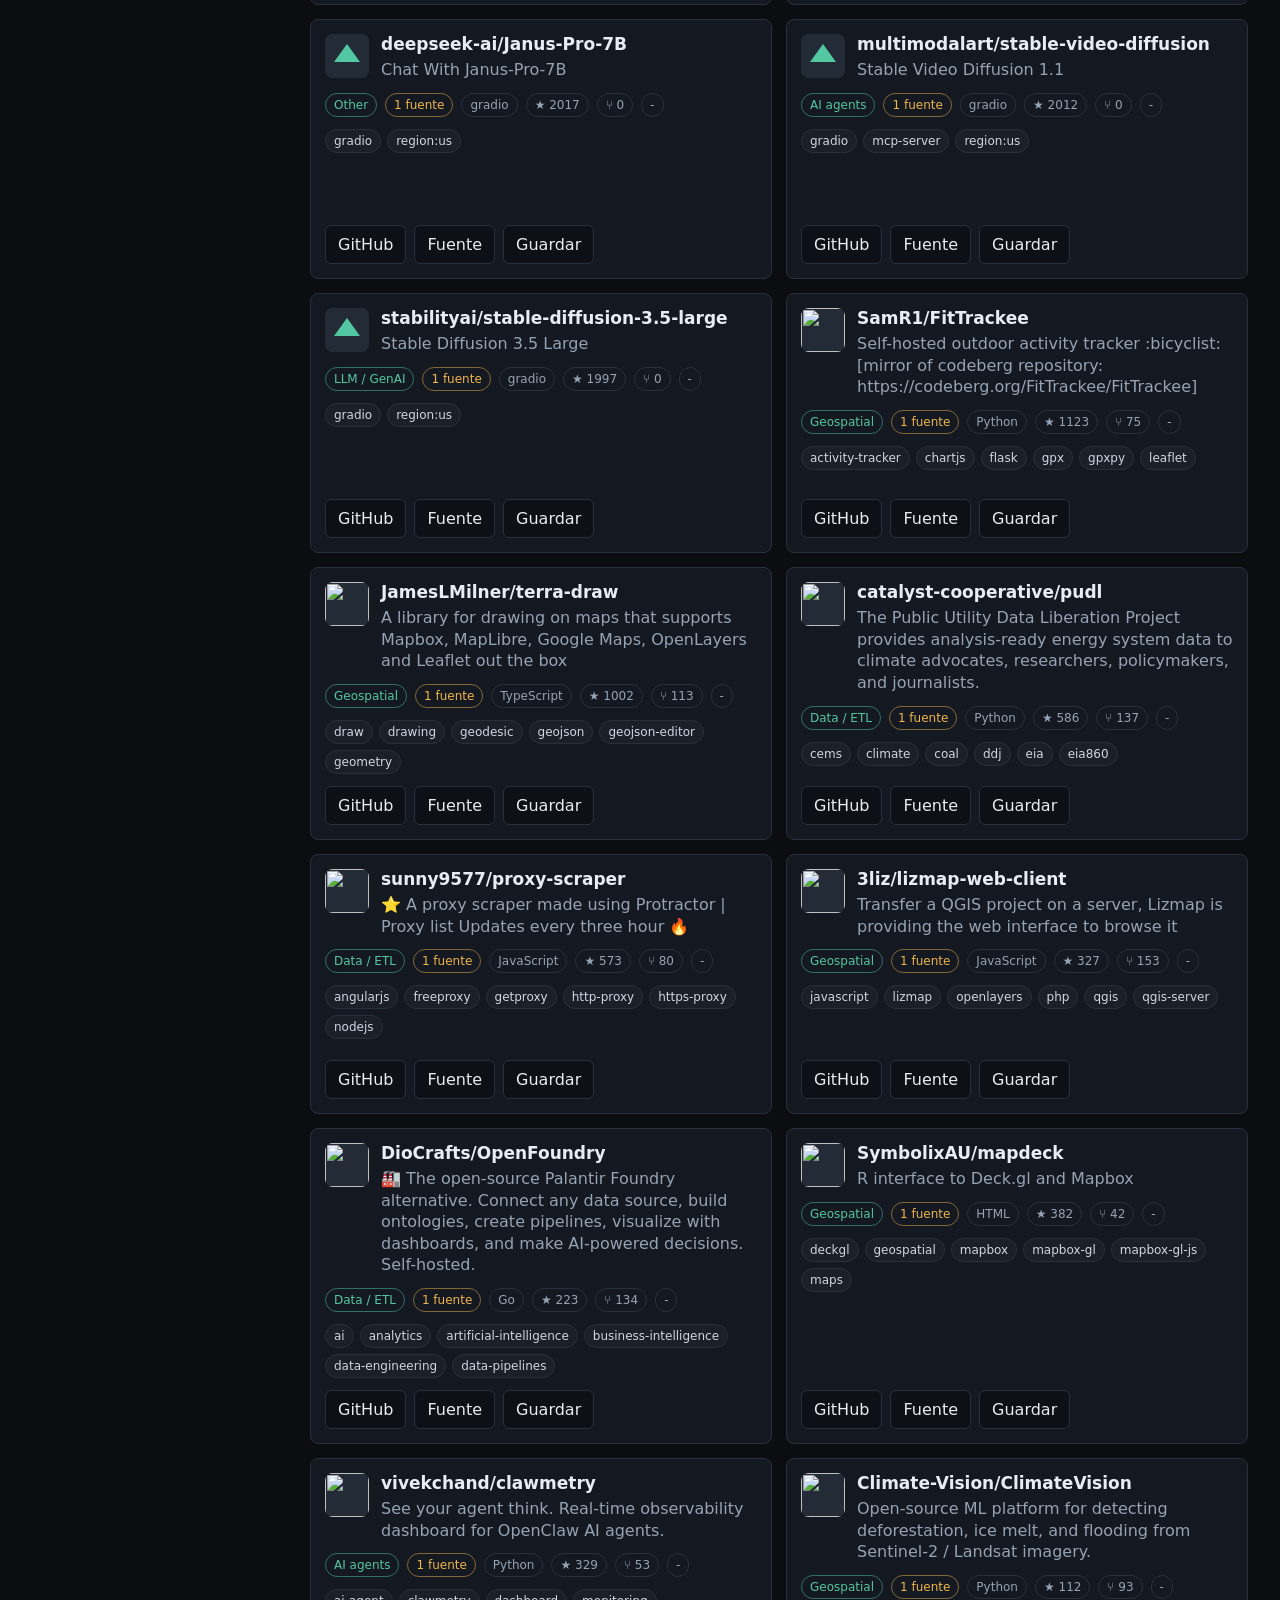
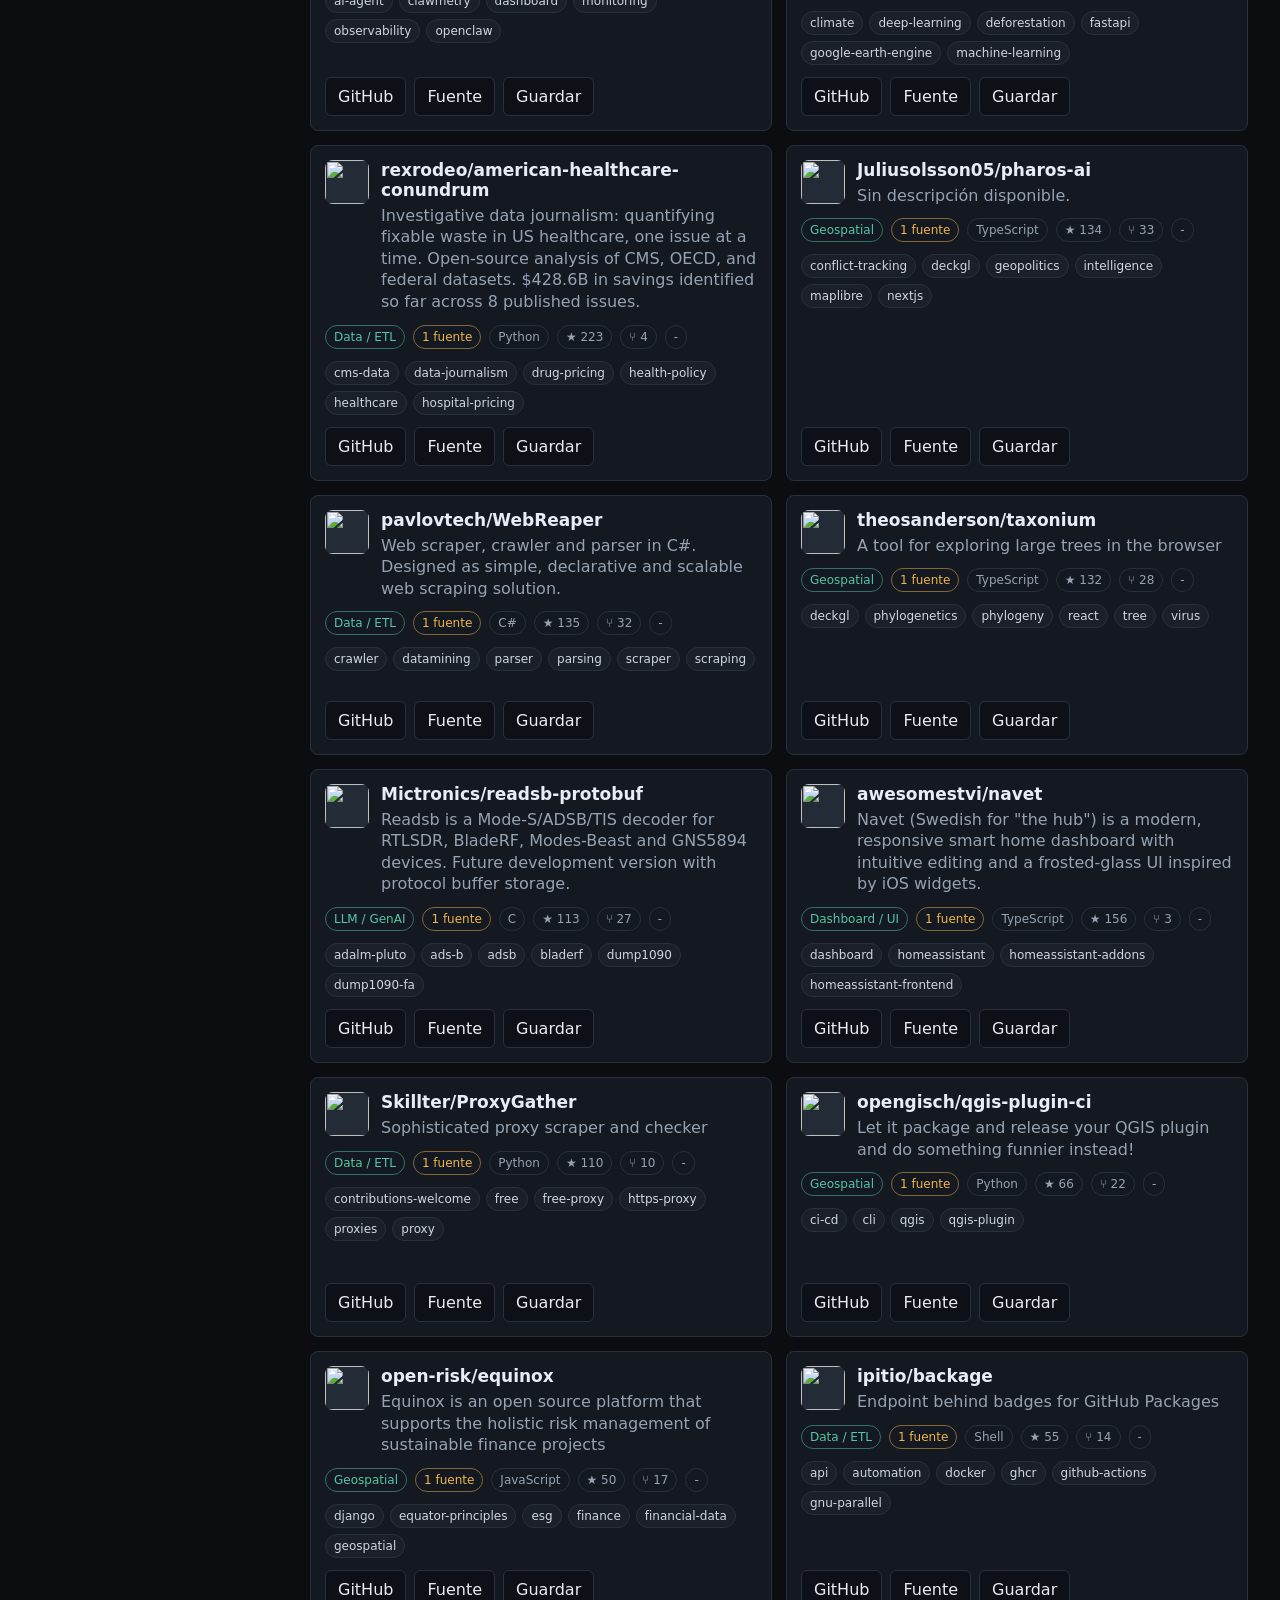
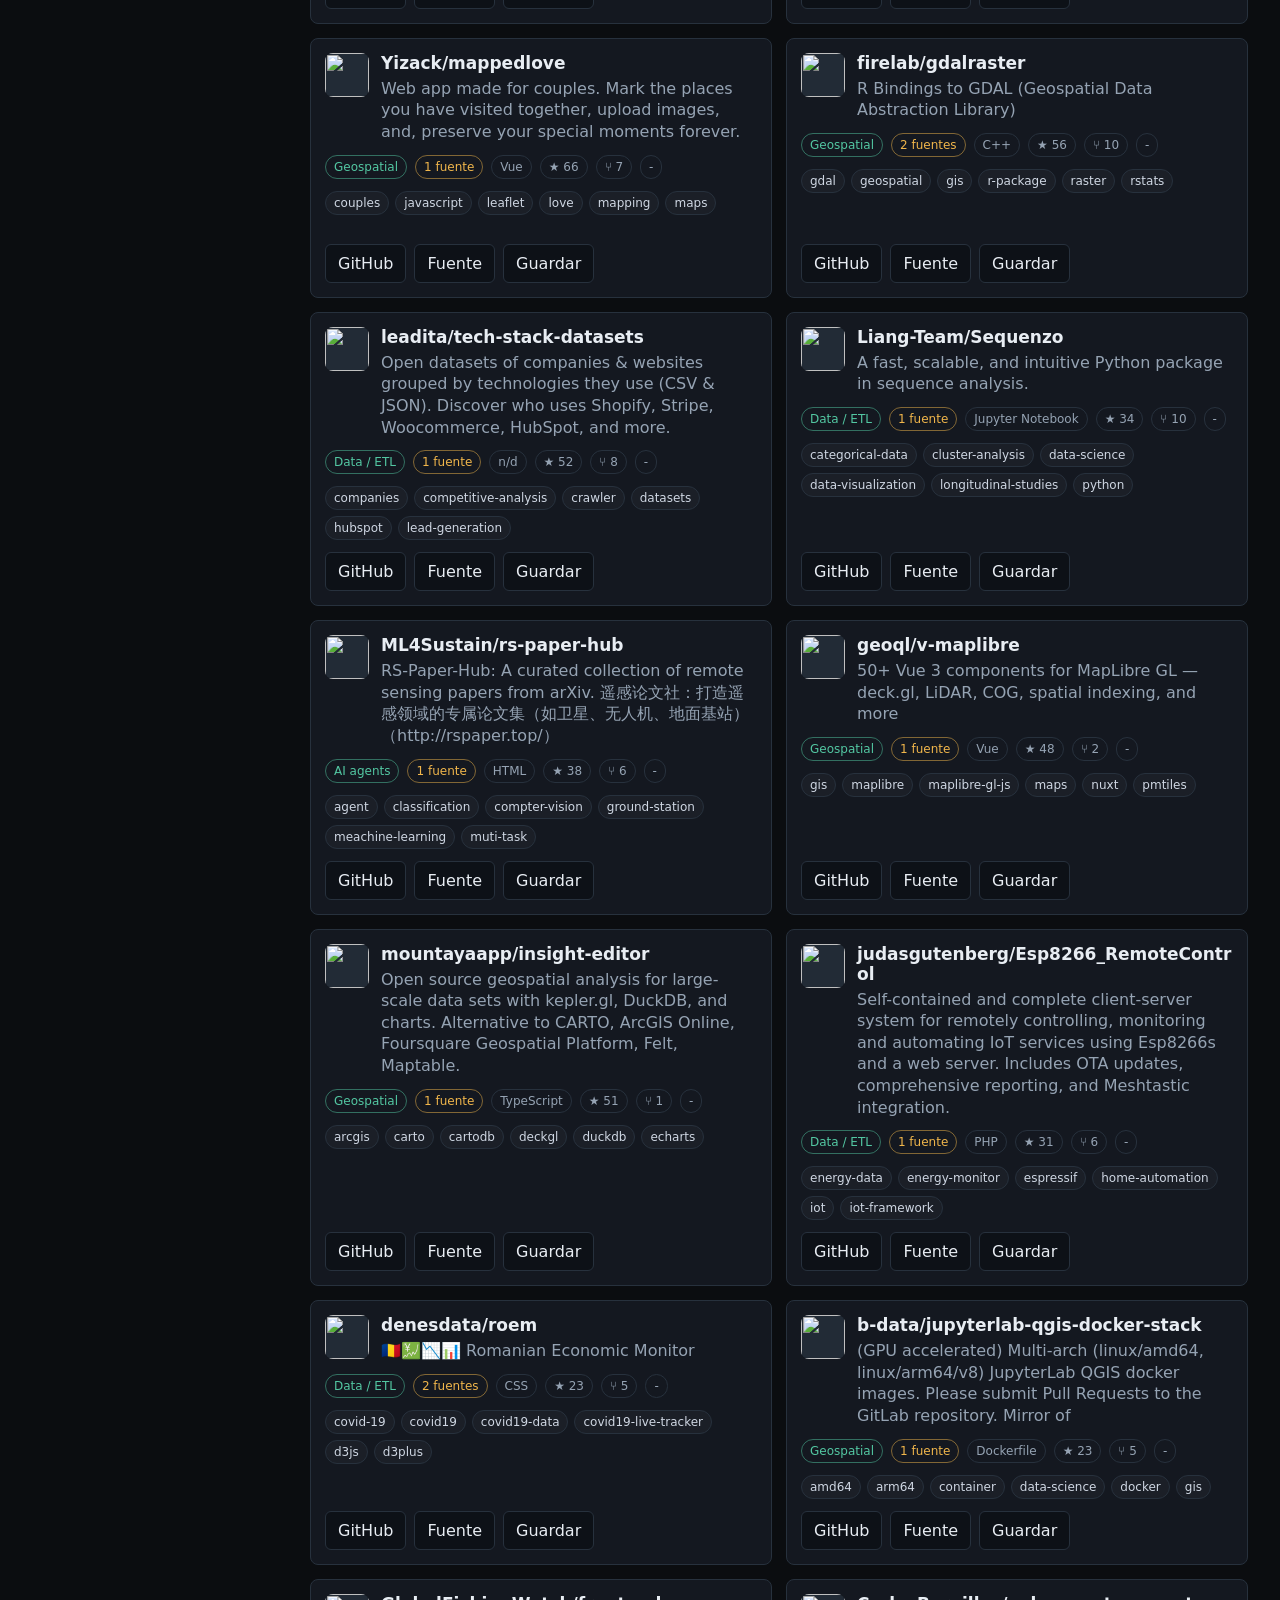
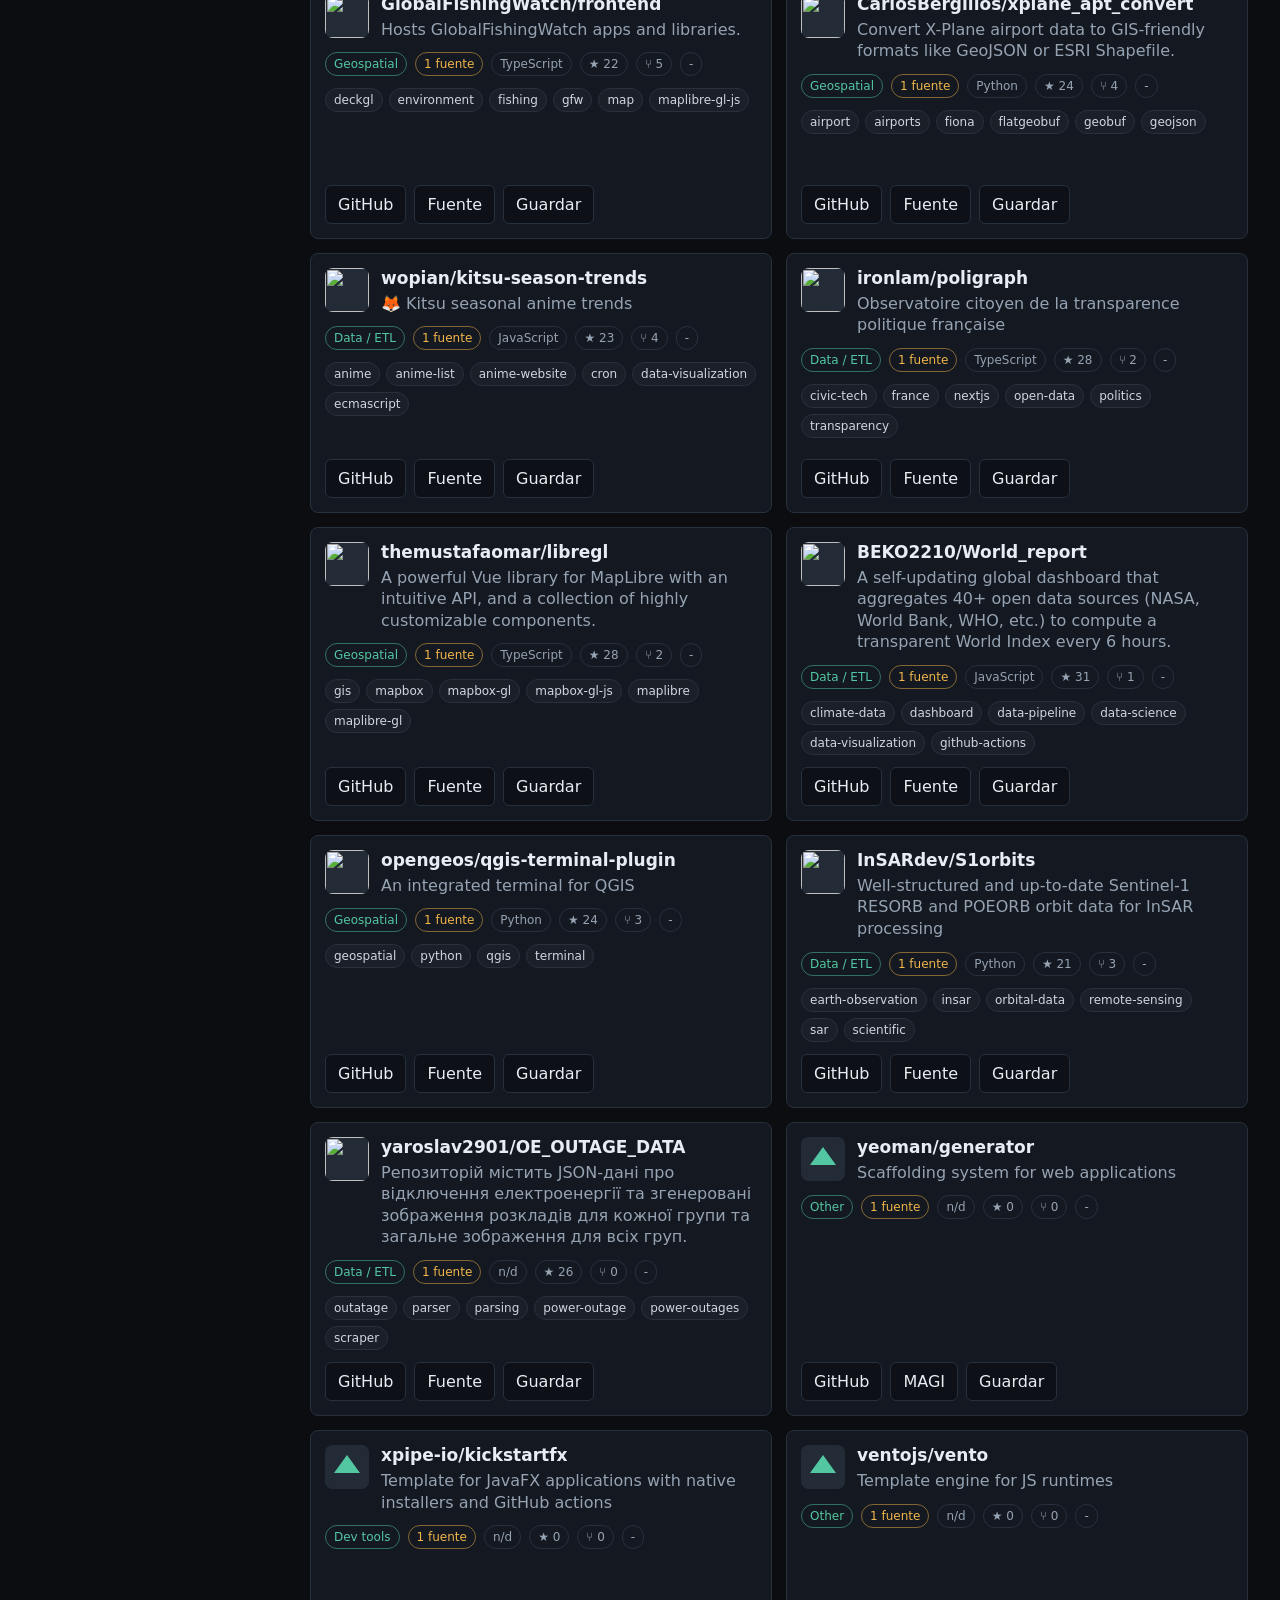
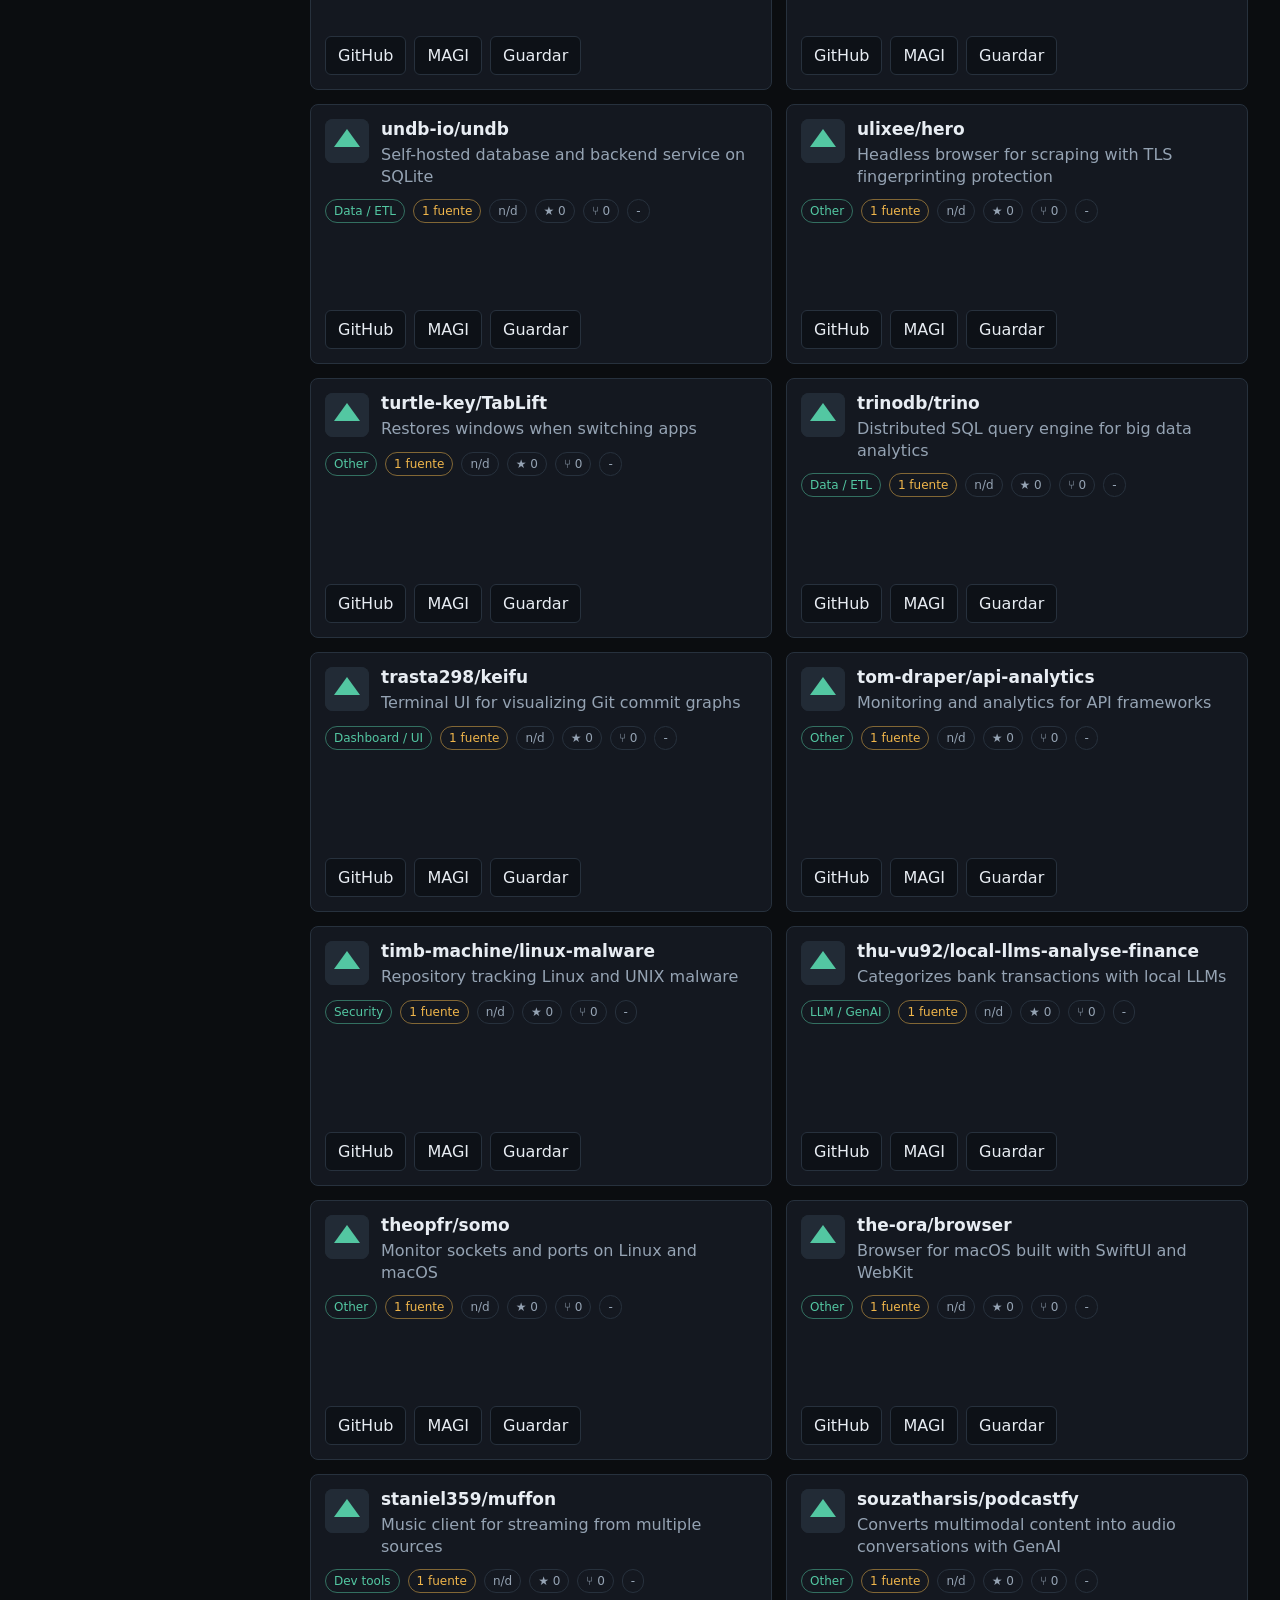
==== commit 3b24e6b3: "Expand radar to multiple repository sources" ====
--- a/docs/index.html
+++ b/docs/index.html
@@ -14,7 +14,7 @@
     </div>
     <nav>
       <a href="data/magi_repos.csv">CSV</a>
-      <a href="data/magi_repos.json">JSON</a>
+      <a href="data/georepositorio.json">JSON</a>
       <a href="https://tom-doerr.github.io/repo_posts/" target="_blank" rel="noreferrer">MAGI//ARCHIVE</a>
     </nav>
   </header>
@@ -22,6 +22,7 @@
   <main>
     <section class="controls" aria-label="Filtros">
       <input id="search" type="search" placeholder="Buscar por repo, descripción, topic o lenguaje" autocomplete="off">
+      <select id="source"></select>
       <select id="category"></select>
       <select id="sort">
         <option value="date">Más recientes</option>
@@ -36,6 +37,7 @@
       <article><span id="total">0</span><small>repos</small></article>
       <article><span id="shown">0</span><small>visibles</small></article>
       <article><span id="savedCount">0</span><small>guardados</small></article>
+      <article><span id="sourcesCount">0</span><small>fuentes</small></article>
       <article><span id="updated">-</span><small>actualizado</small></article>
     </section>
 
@@ -43,6 +45,8 @@
       <aside>
         <h2>Categorías</h2>
         <div id="categoryList"></div>
+        <h2 class="aside-title">Fuentes</h2>
+        <div id="sourceList"></div>
       </aside>
       <section>
         <div id="cards" class="cards"></div>
--- a/docs/styles.css
+++ b/docs/styles.css
@@ -58,7 +58,7 @@
 main { padding: 22px 32px 40px; }
 .controls {
   display: grid;
-  grid-template-columns: minmax(240px, 1fr) 190px 160px auto;
+  grid-template-columns: minmax(240px, 1fr) 190px 190px 160px auto;
   gap: 10px;
   margin-bottom: 18px;
 }
@@ -79,7 +79,7 @@
 }
 .metrics {
   display: grid;
-  grid-template-columns: repeat(4, minmax(0, 1fr));
+  grid-template-columns: repeat(5, minmax(0, 1fr));
   gap: 10px;
   margin-bottom: 20px;
 }
@@ -113,6 +113,7 @@
   margin: 0 0 12px;
   font-size: 15px;
 }
+.aside-title { margin-top: 20px; }
 .cat-row {
   display: flex;
   justify-content: space-between;
@@ -170,6 +171,7 @@
   padding: 4px 8px;
 }
 .pill.category { color: var(--accent); border-color: rgba(83,199,162,.5); }
+.pill.source { color: var(--accent-2); border-color: rgba(240,182,75,.5); }
 .topics {
   display: flex;
   flex-wrap: wrap;
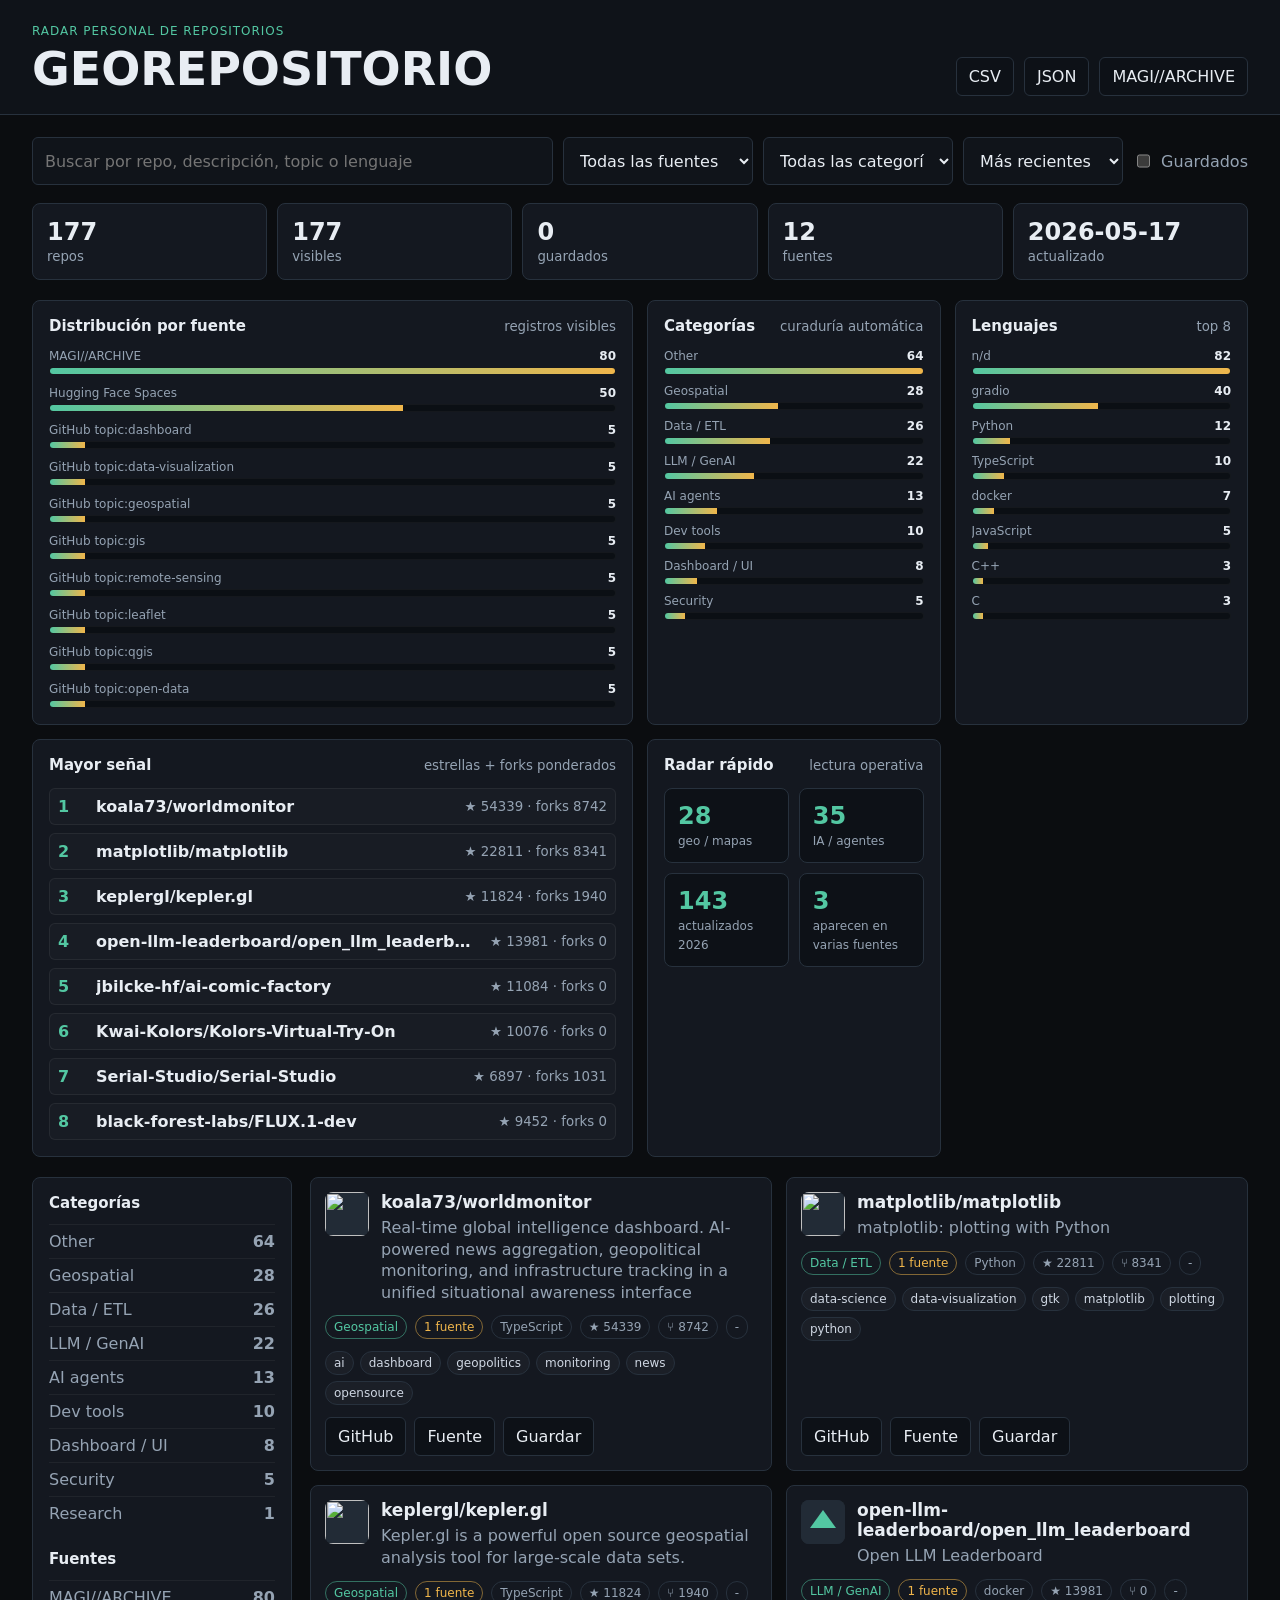
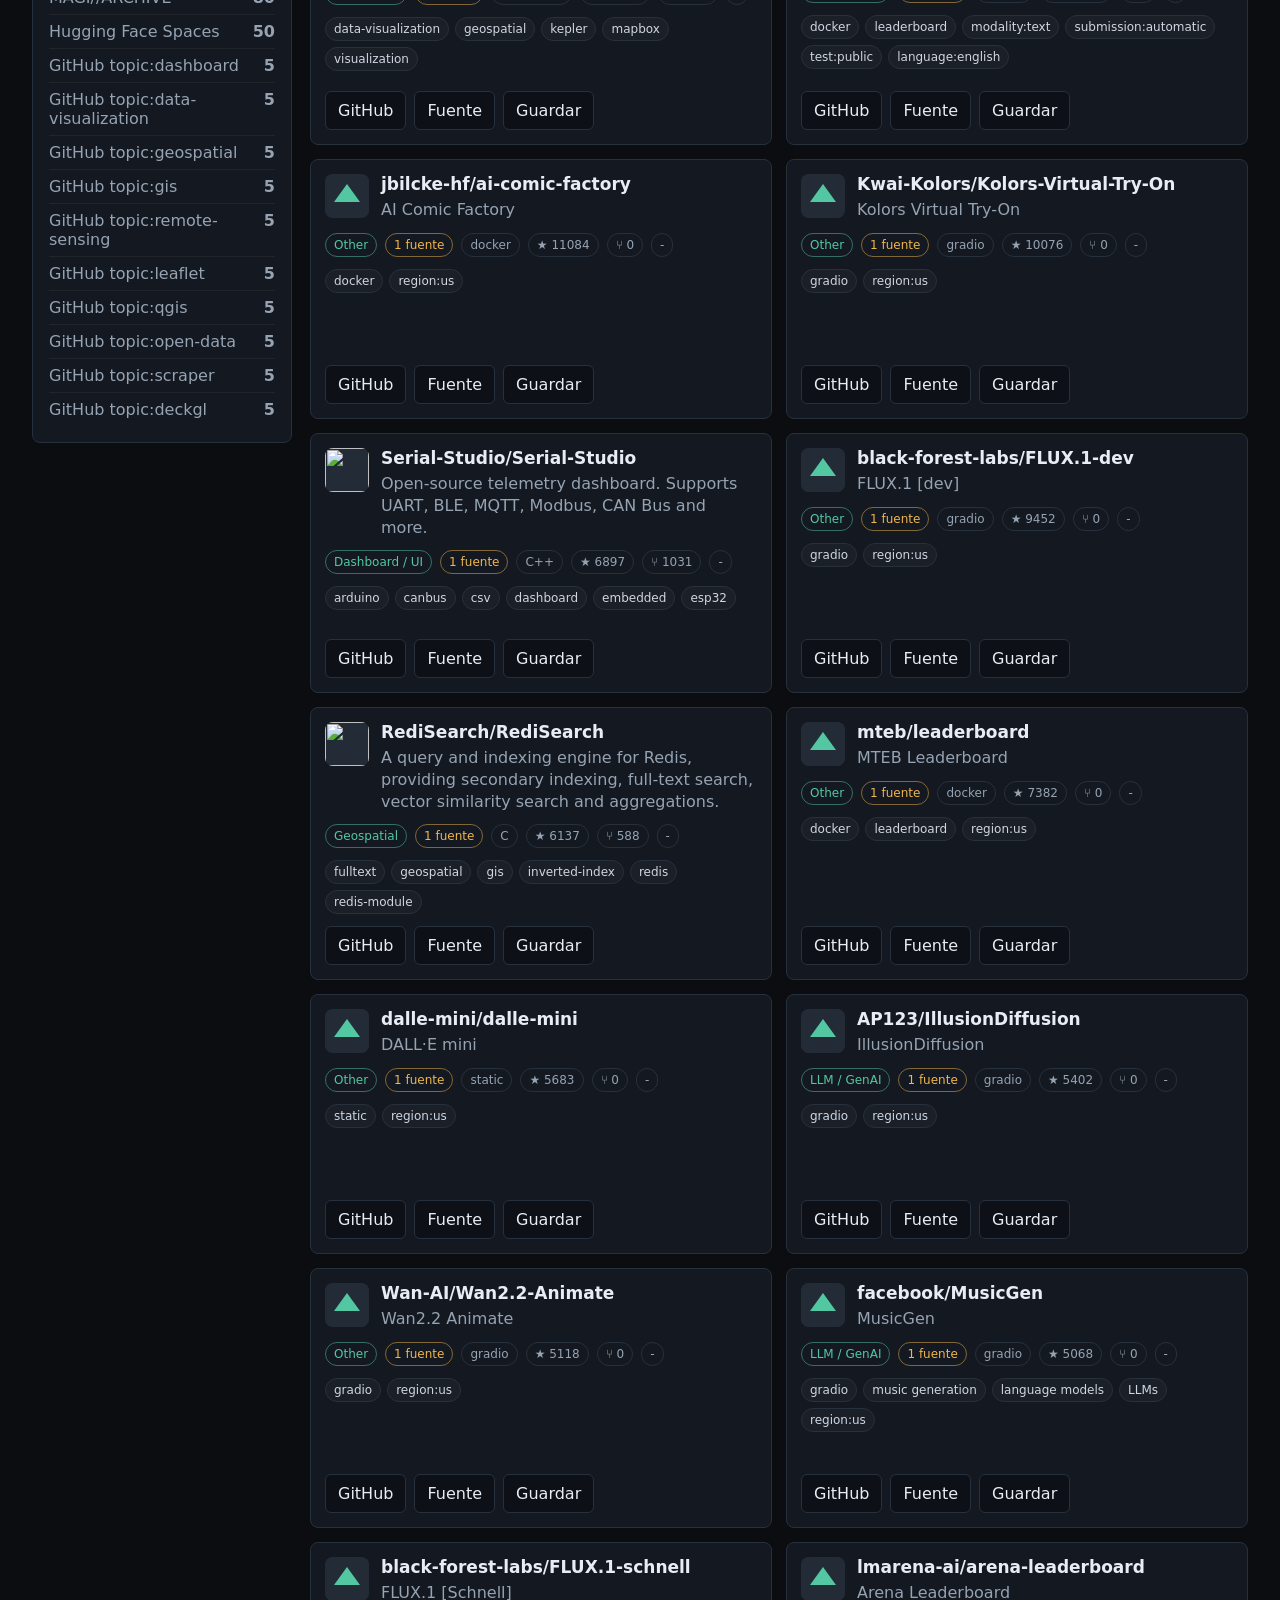
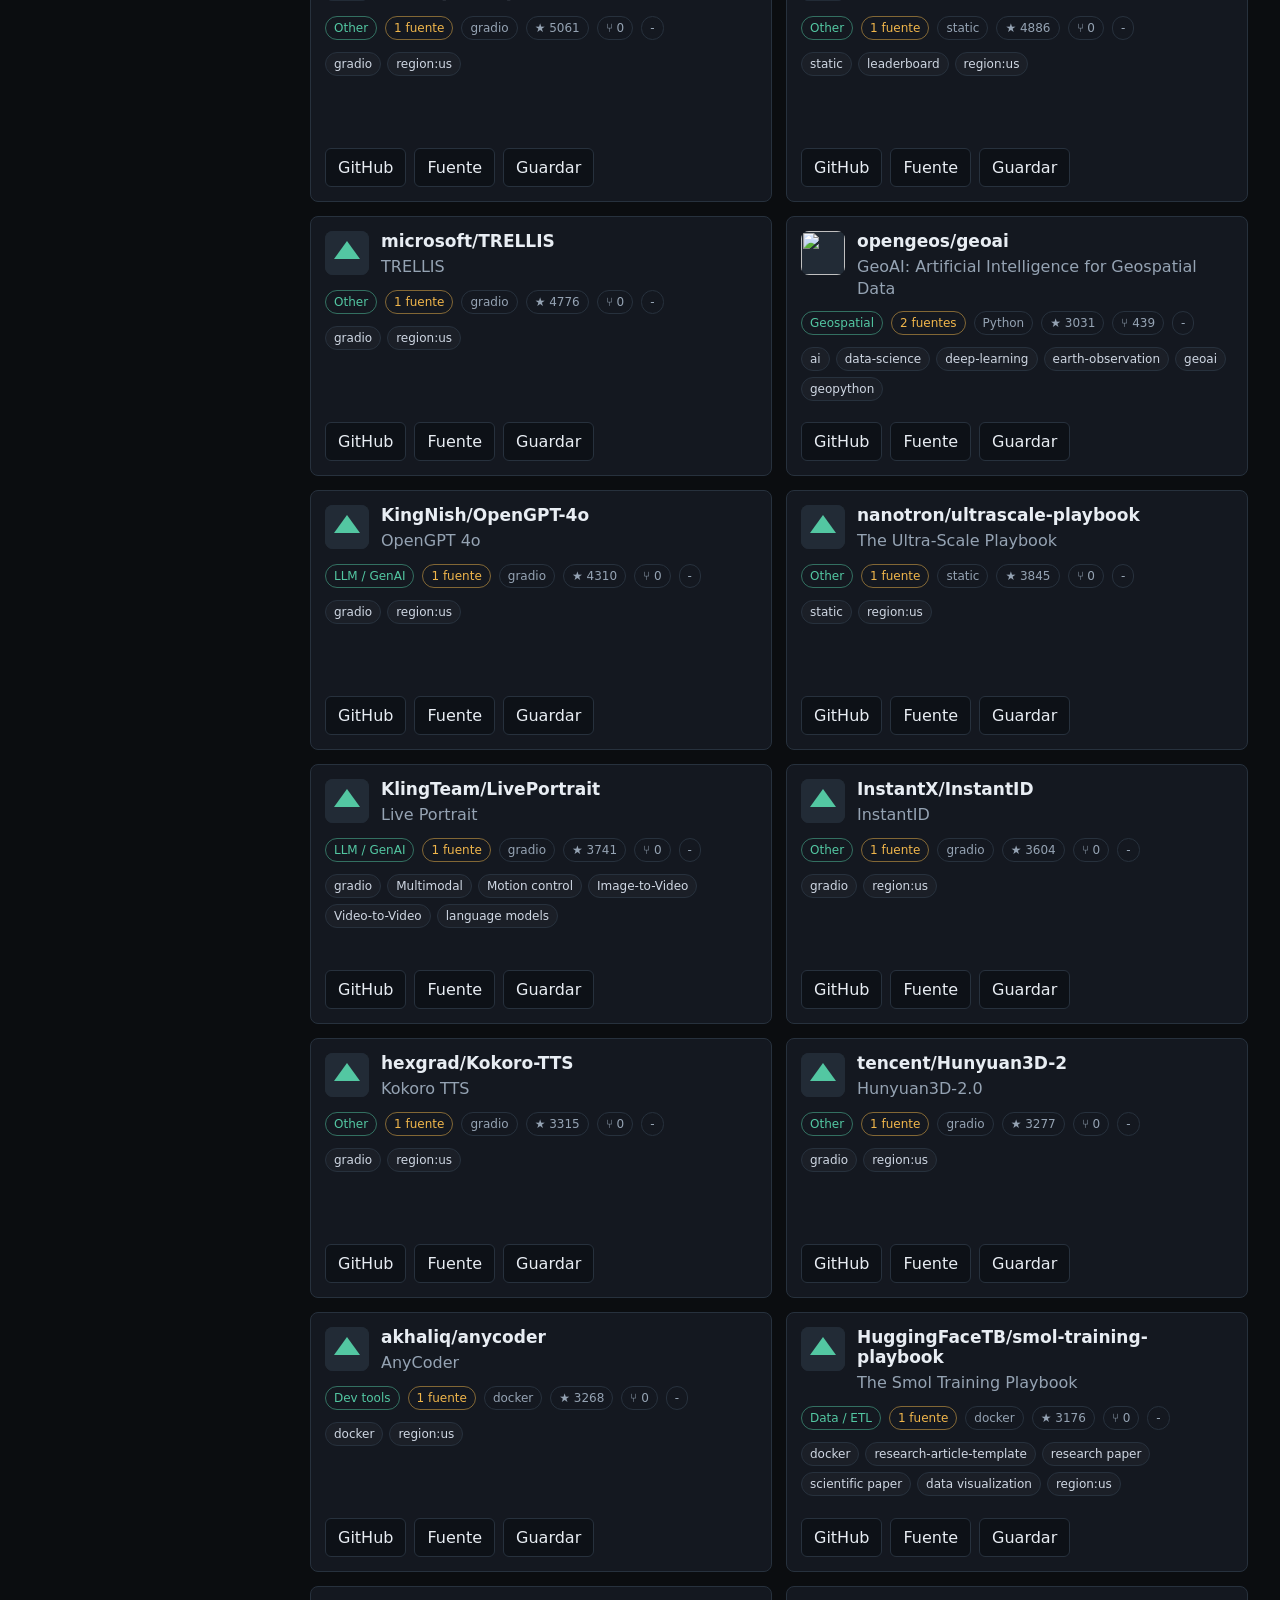
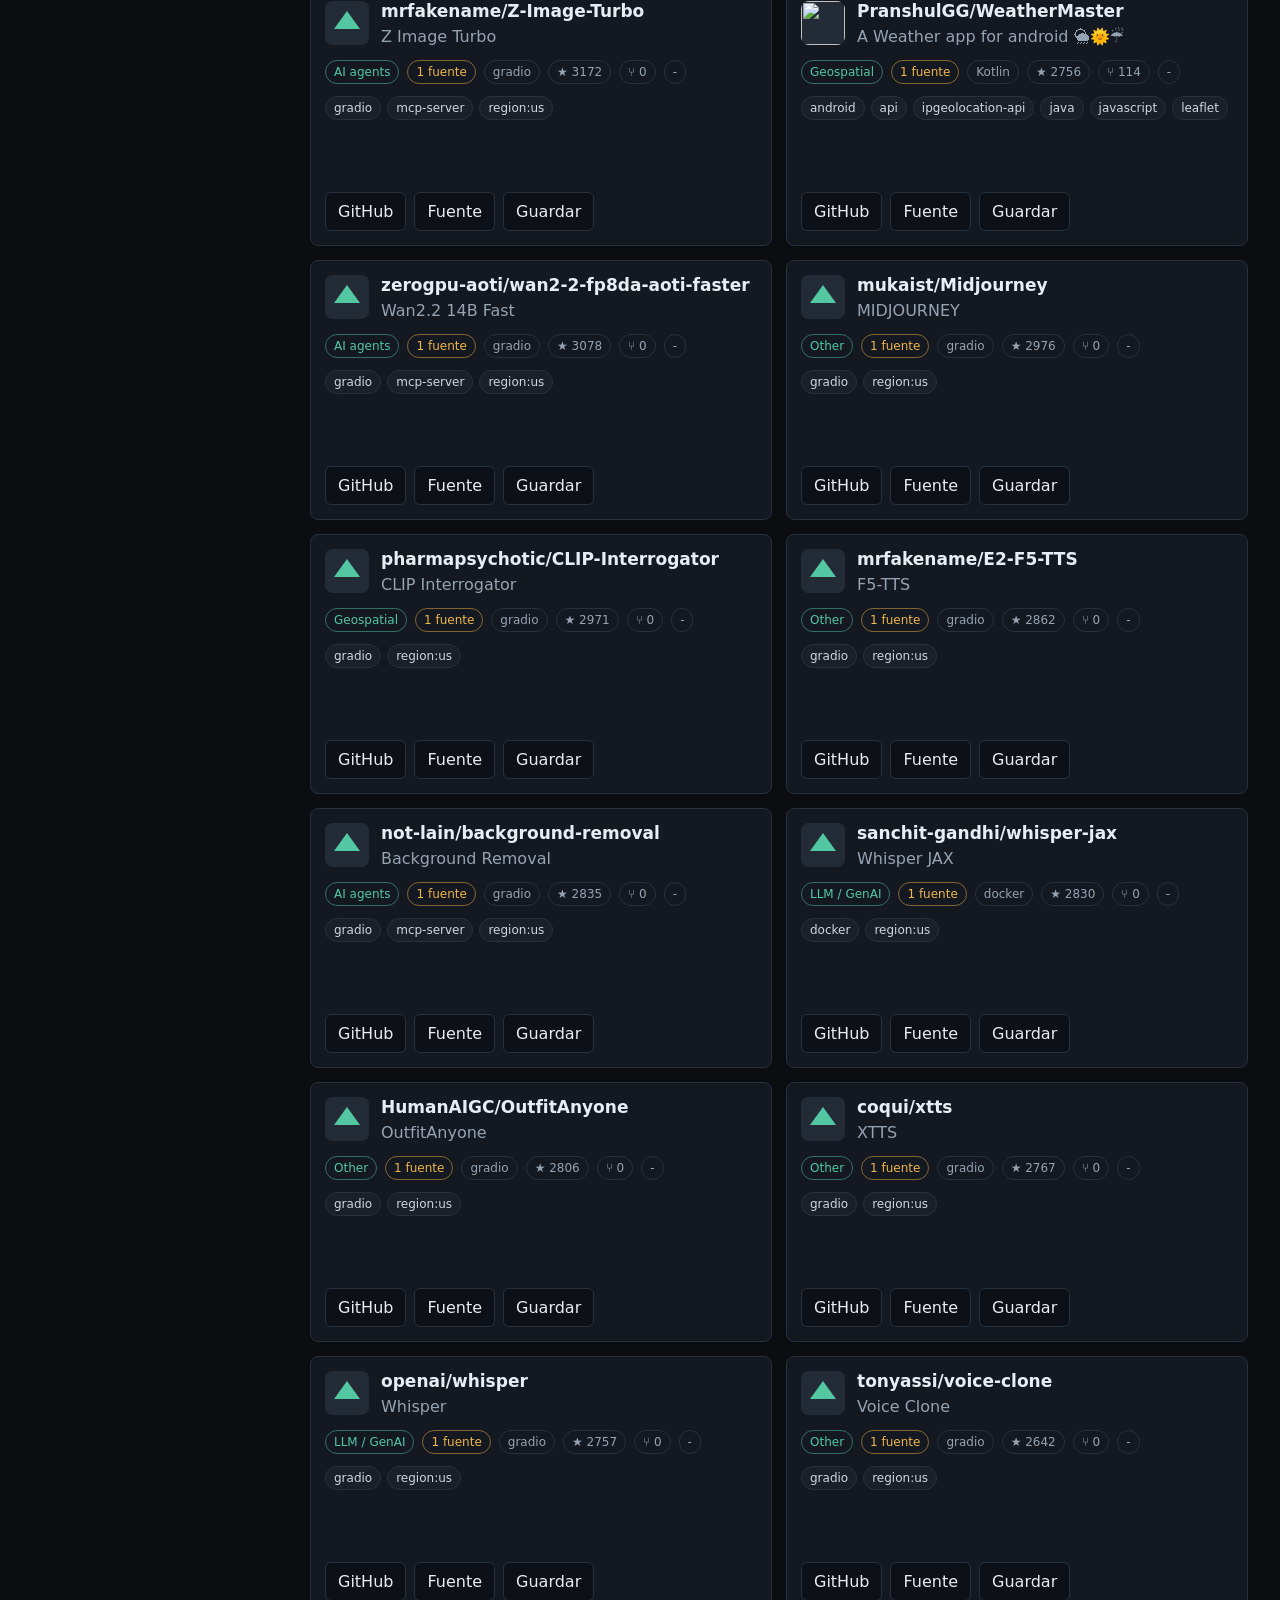
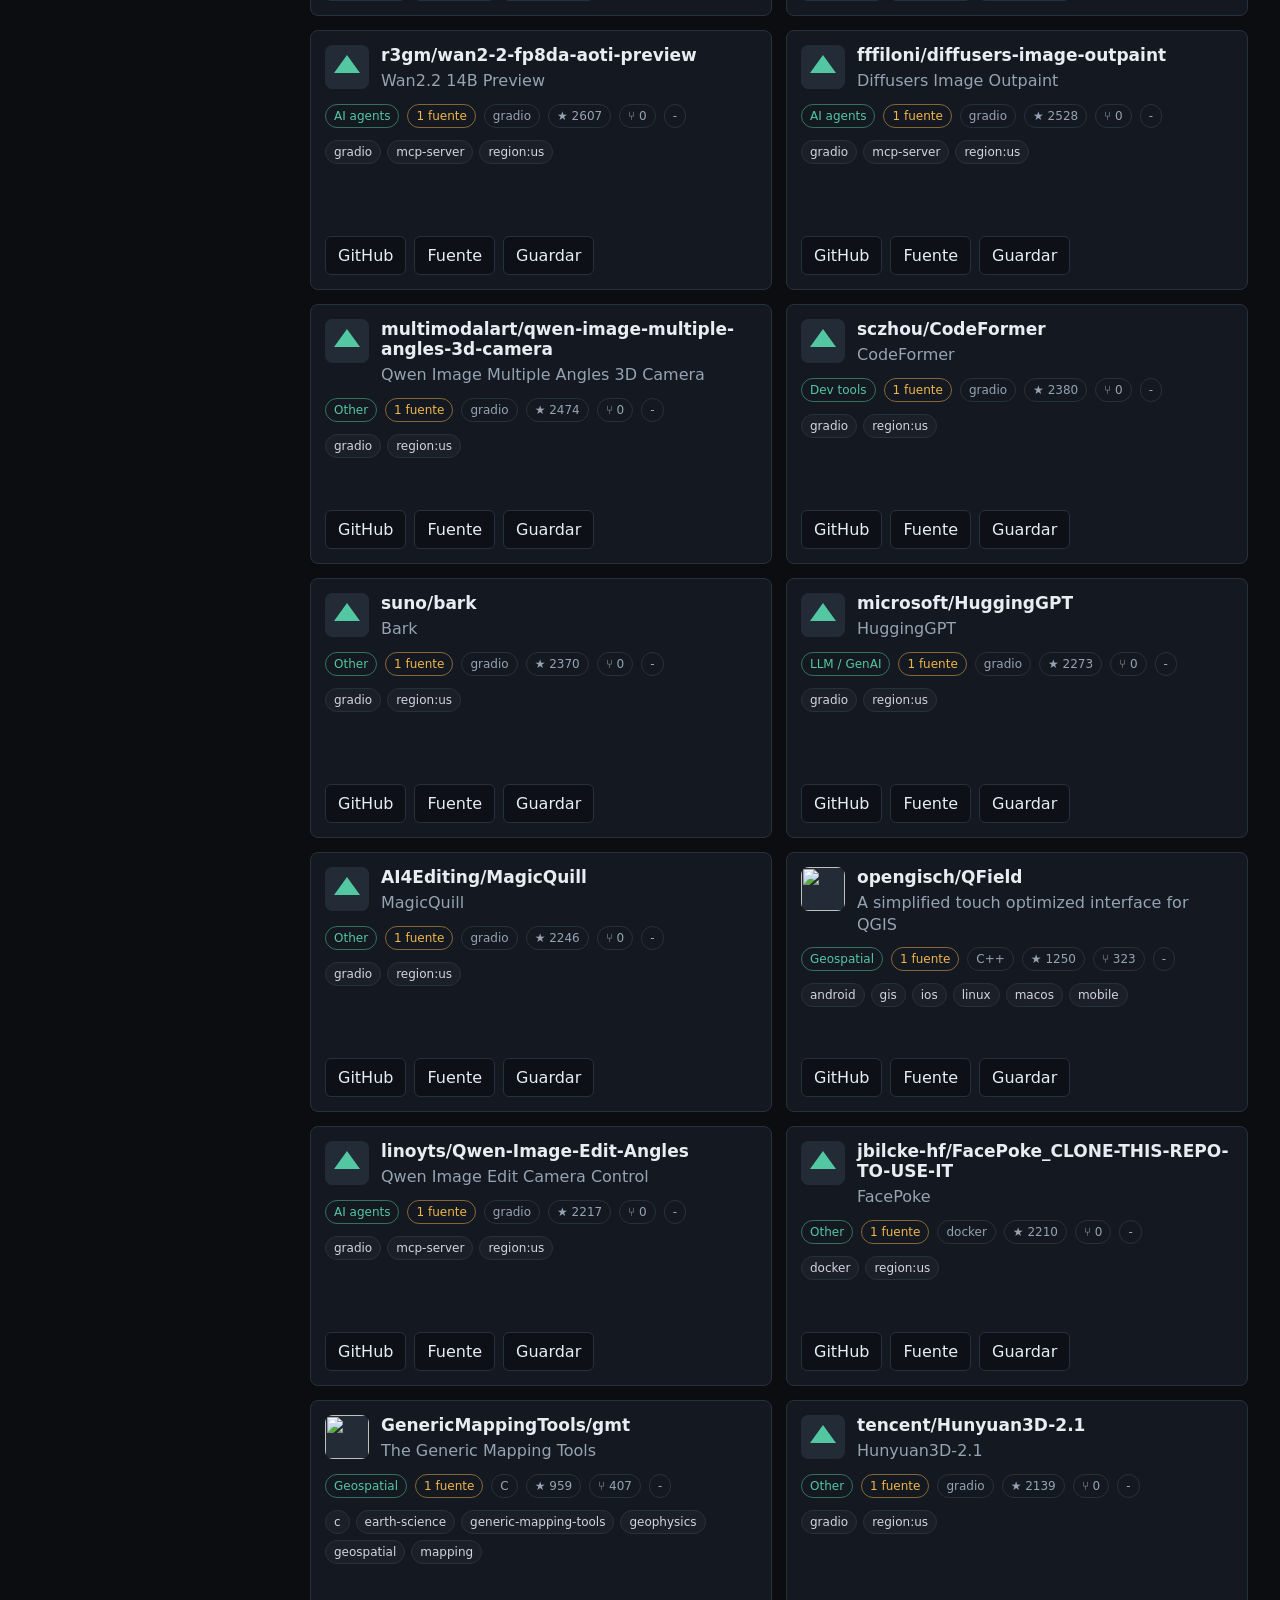
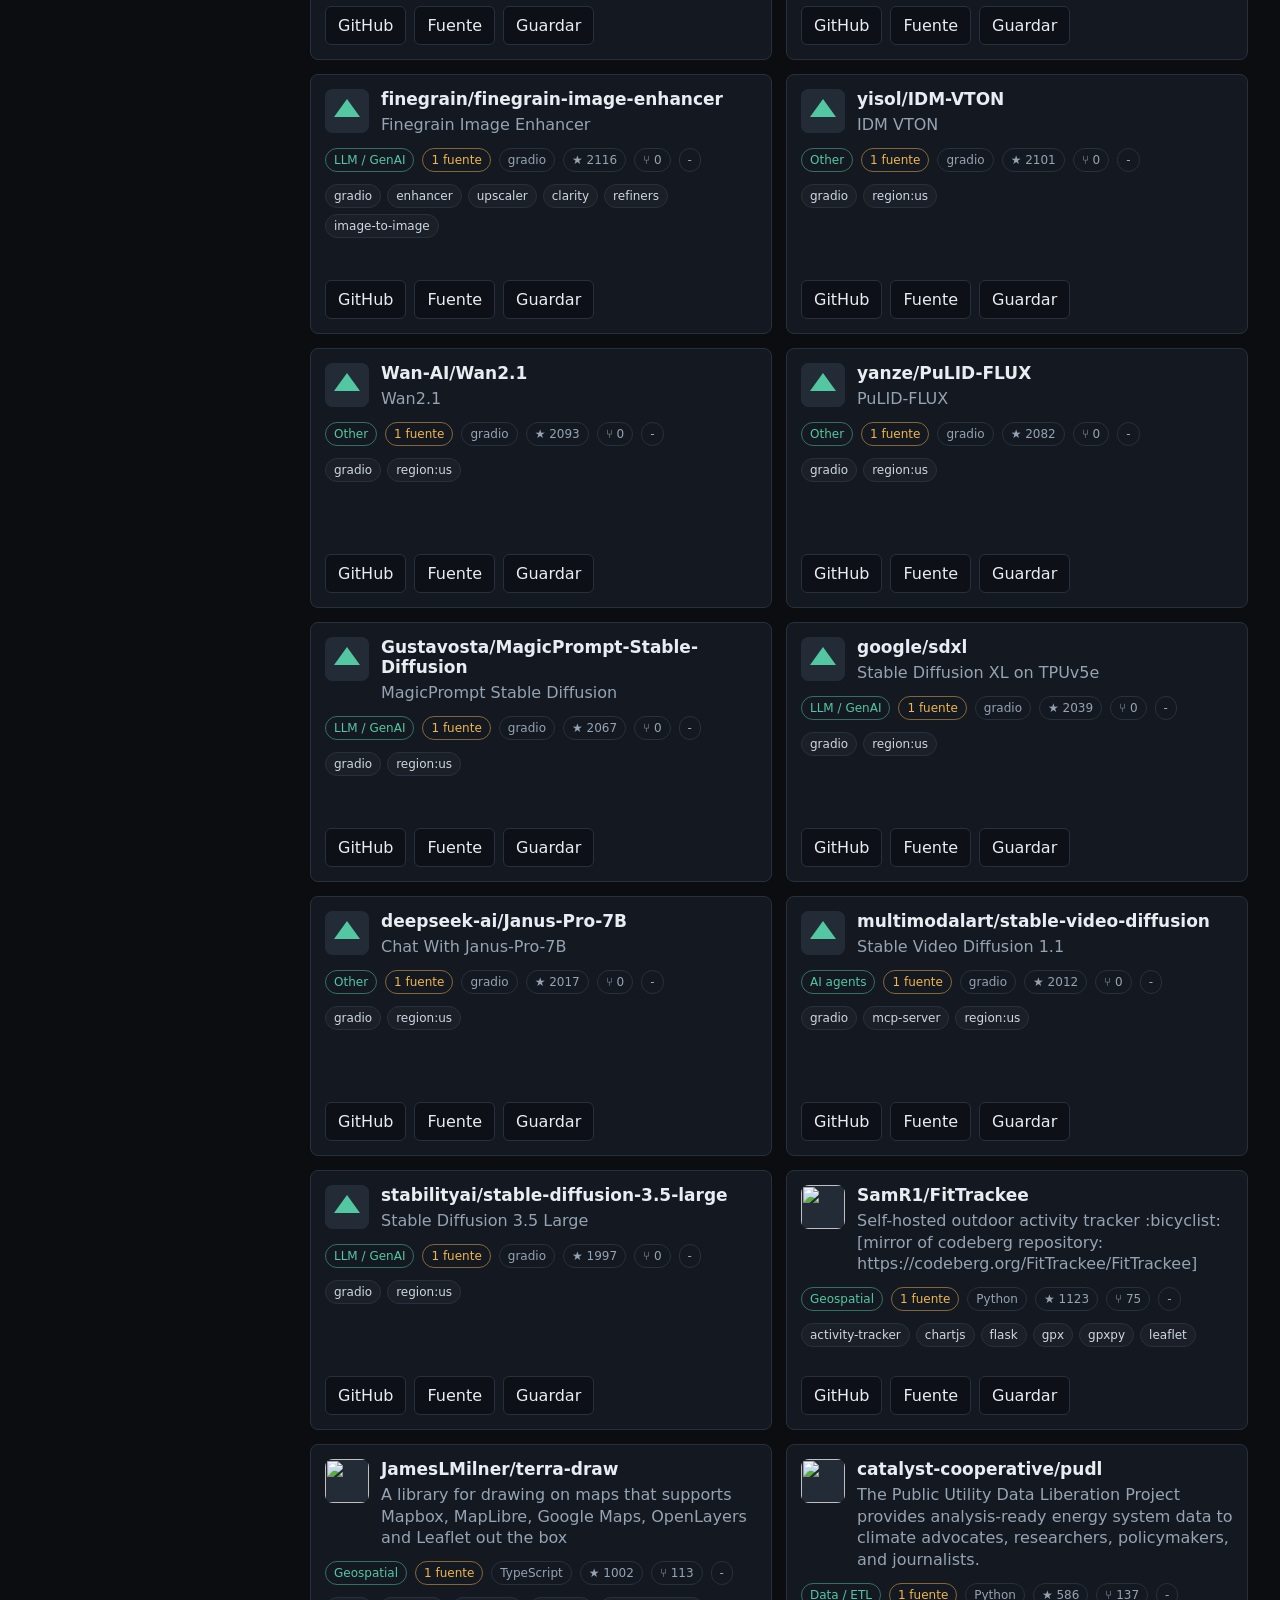
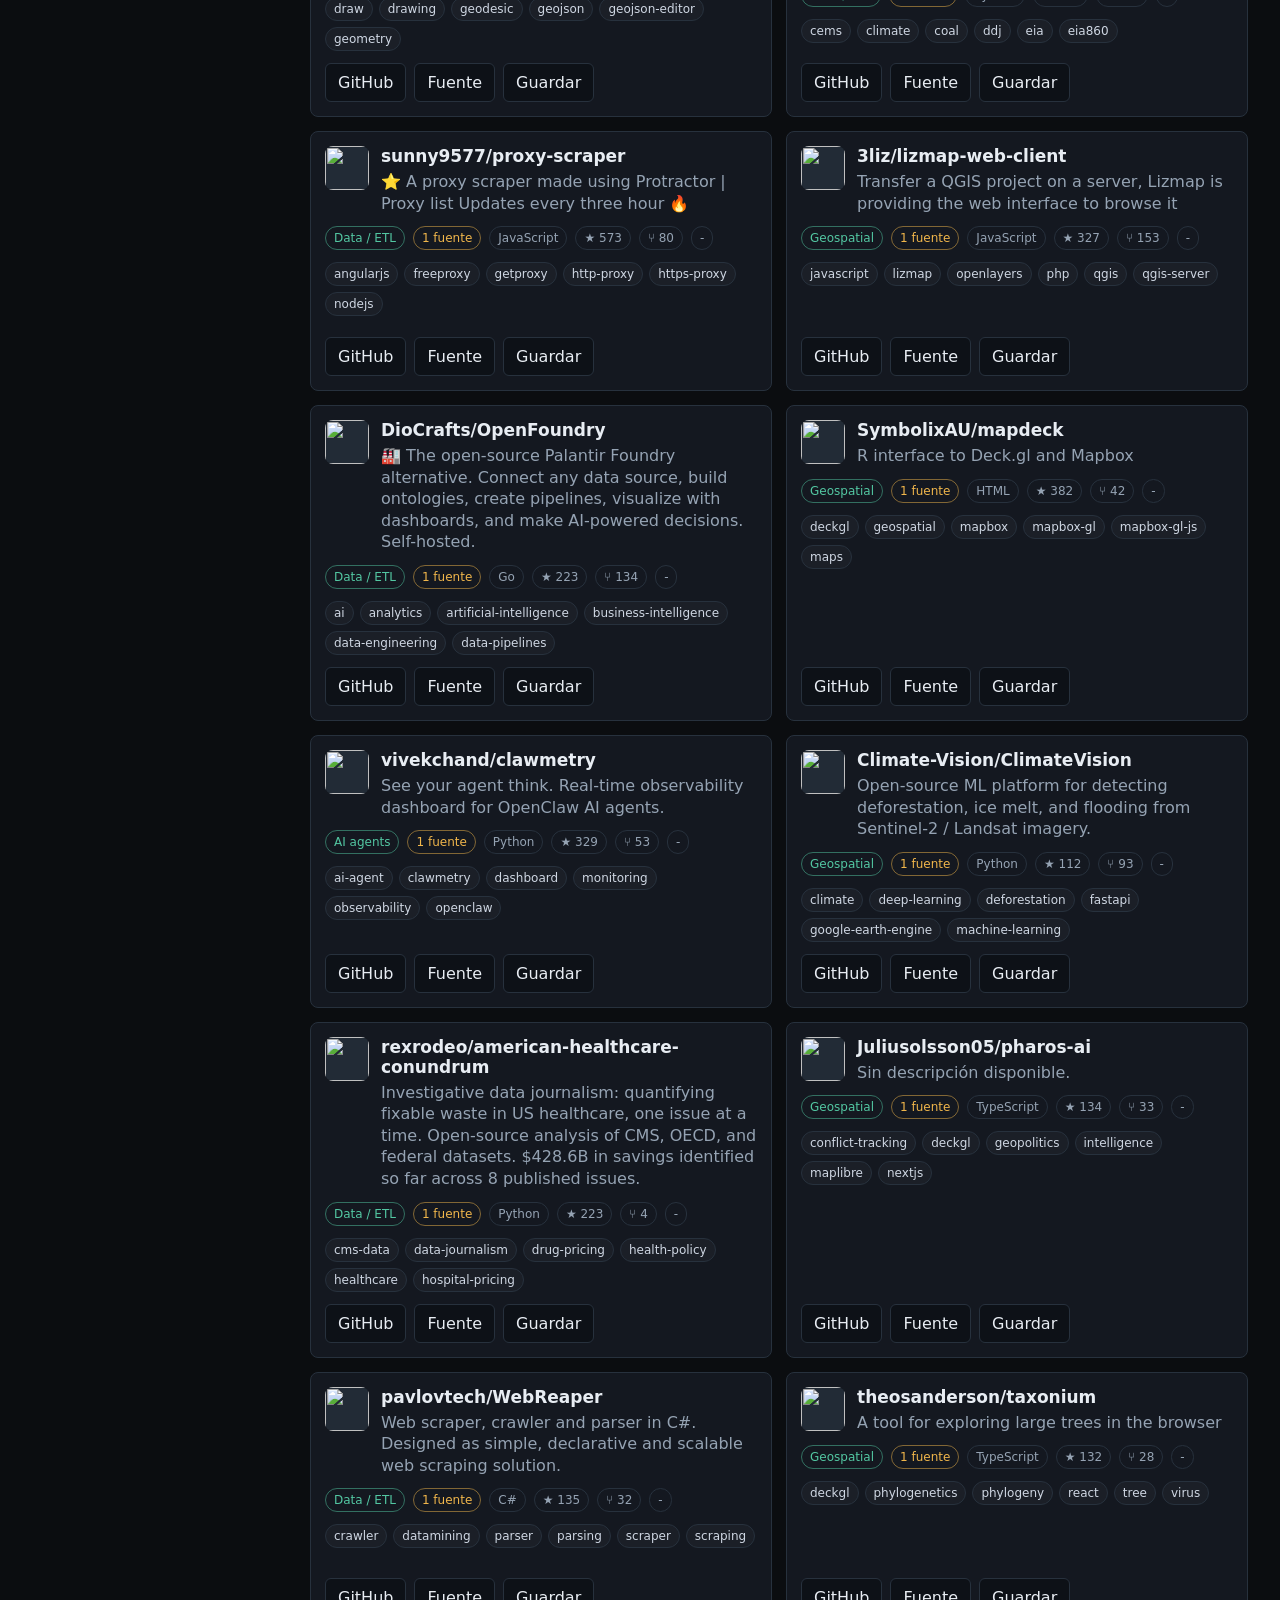
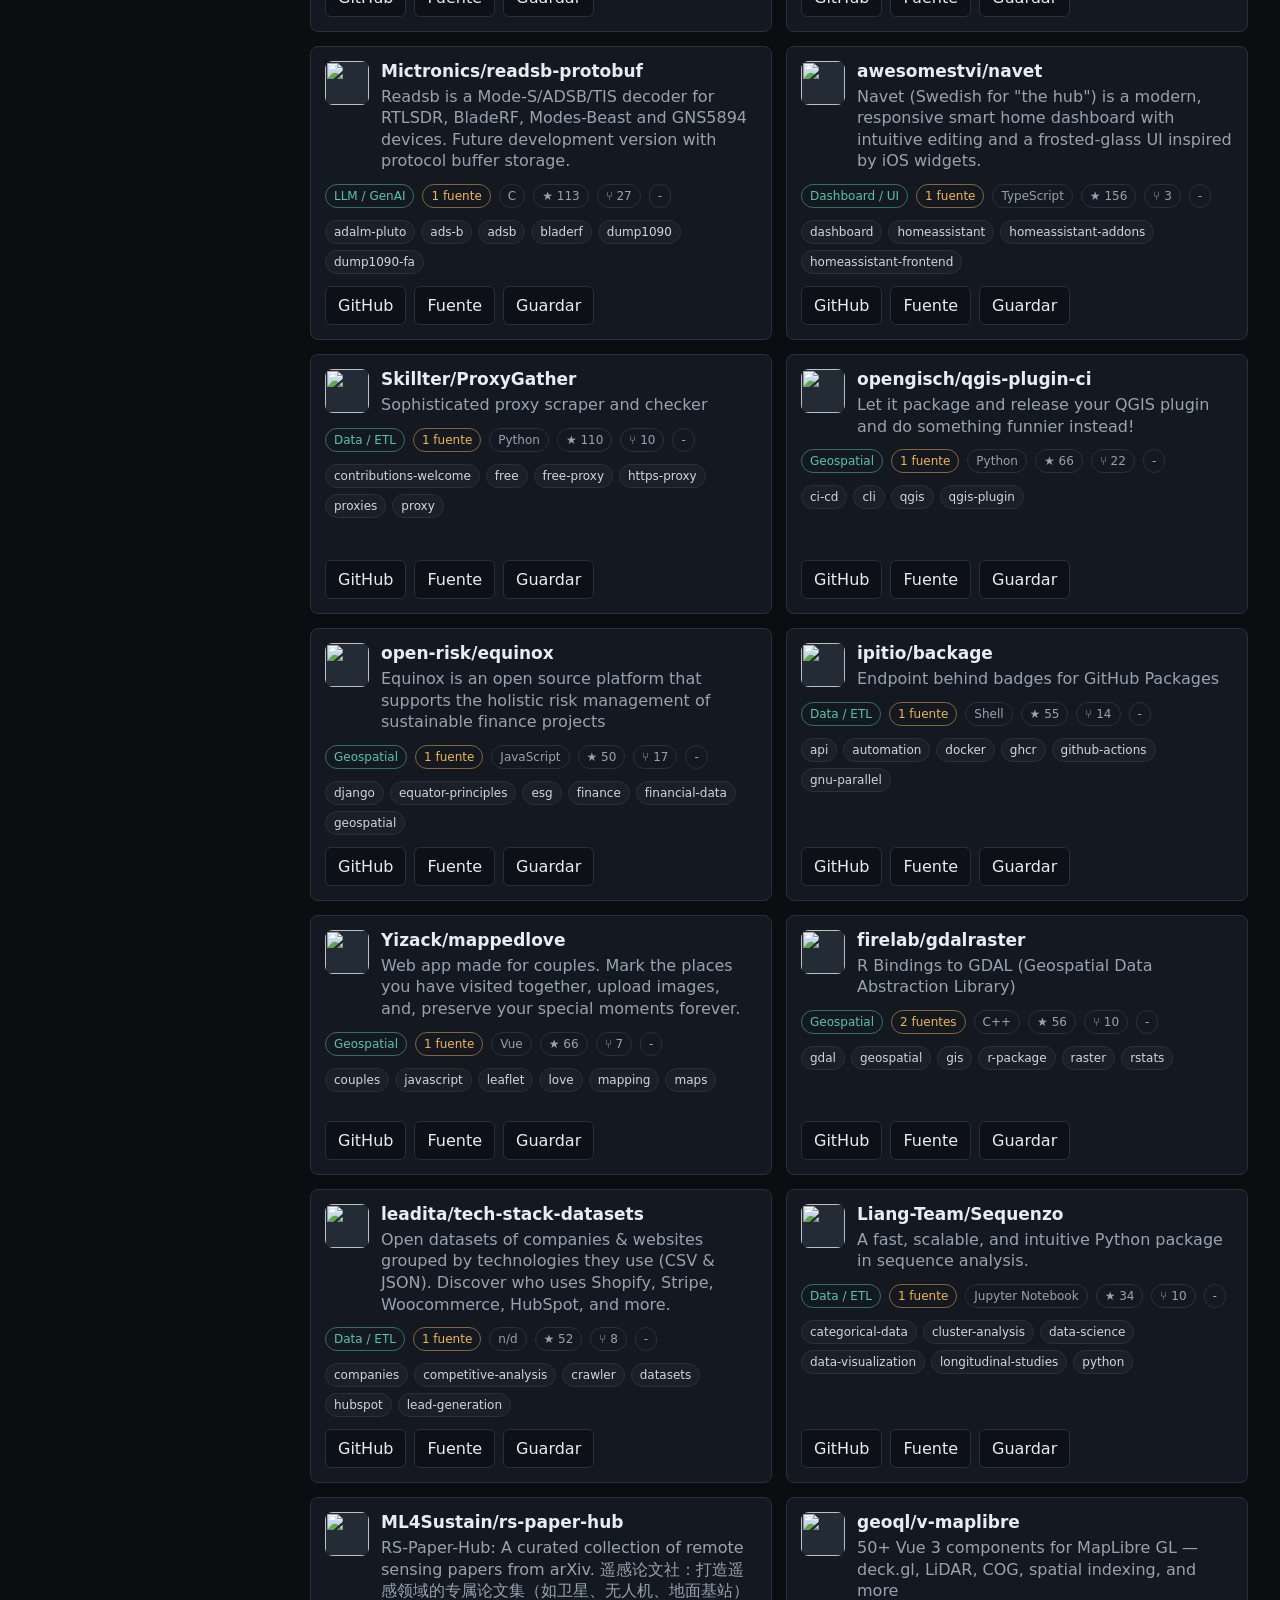
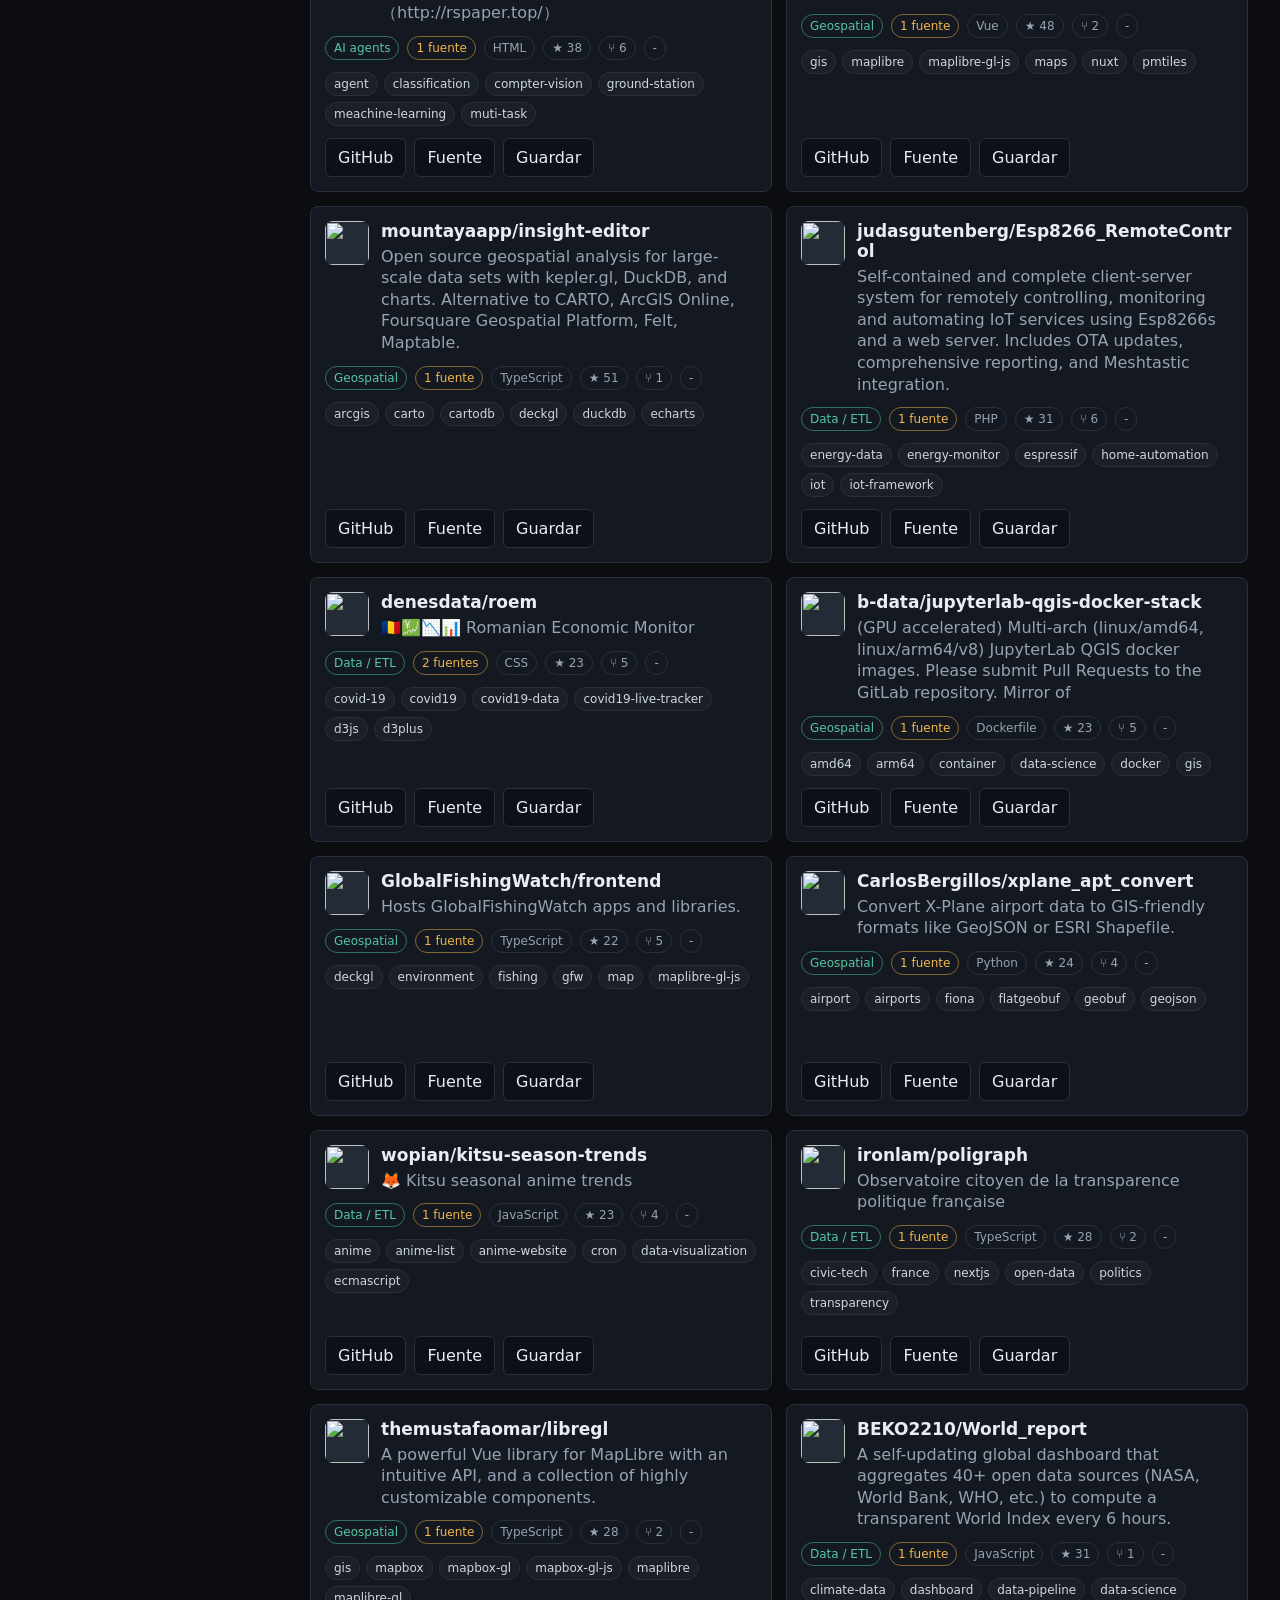
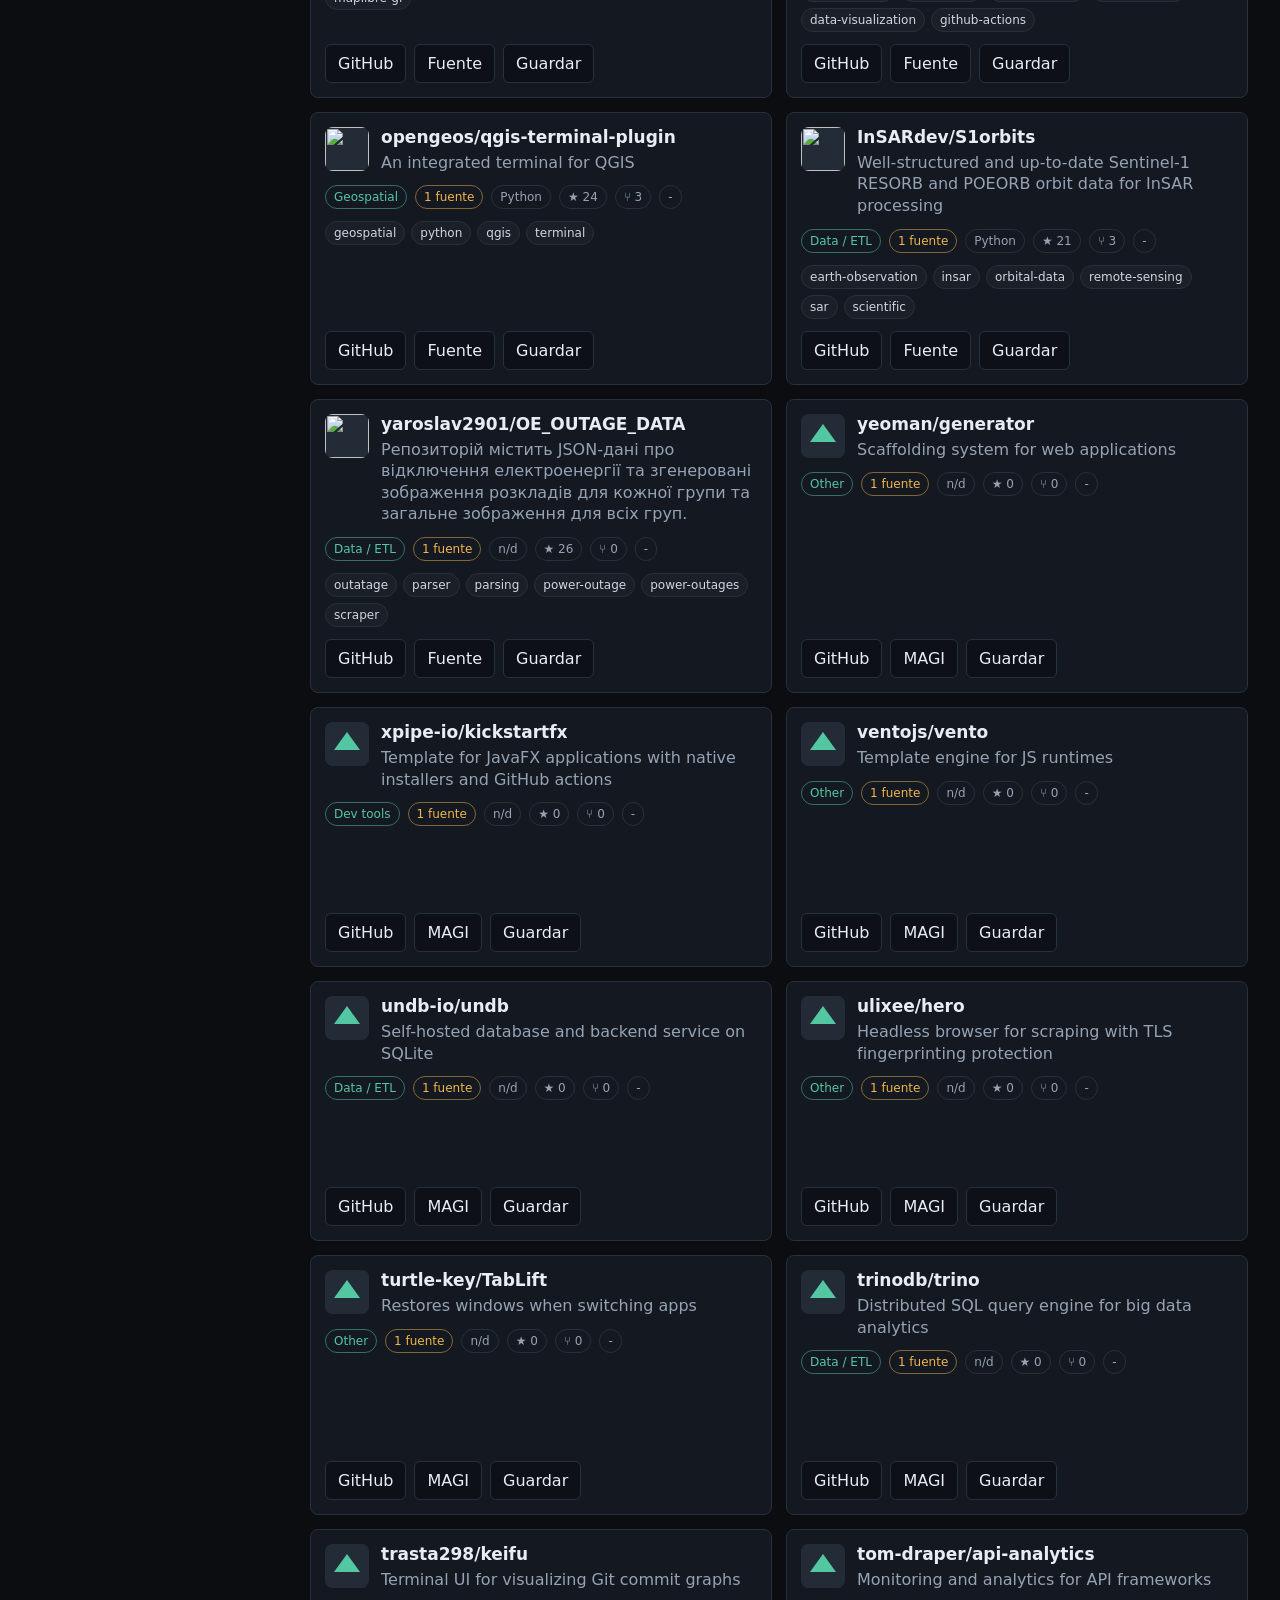
==== commit e6b86872: "Add visual control panel widgets" ====
--- a/docs/index.html
+++ b/docs/index.html
@@ -41,6 +41,44 @@
       <article><span id="updated">-</span><small>actualizado</small></article>
     </section>
 
+    <section class="dashboard" aria-label="Panel de control">
+      <article class="widget wide">
+        <div class="widget-head">
+          <h2>Distribución por fuente</h2>
+          <small>registros visibles</small>
+        </div>
+        <div id="sourceChart" class="bar-chart"></div>
+      </article>
+      <article class="widget">
+        <div class="widget-head">
+          <h2>Categorías</h2>
+          <small>curaduría automática</small>
+        </div>
+        <div id="categoryChart" class="bar-chart compact"></div>
+      </article>
+      <article class="widget">
+        <div class="widget-head">
+          <h2>Lenguajes</h2>
+          <small>top 8</small>
+        </div>
+        <div id="languageChart" class="bar-chart compact"></div>
+      </article>
+      <article class="widget wide">
+        <div class="widget-head">
+          <h2>Mayor señal</h2>
+          <small>estrellas + forks ponderados</small>
+        </div>
+        <div id="topRepos" class="leaderboard"></div>
+      </article>
+      <article class="widget">
+        <div class="widget-head">
+          <h2>Radar rápido</h2>
+          <small>lectura operativa</small>
+        </div>
+        <div id="radarFacts" class="facts"></div>
+      </article>
+    </section>
+
     <section class="layout">
       <aside>
         <h2>Categorías</h2>
--- a/docs/styles.css
+++ b/docs/styles.css
@@ -95,6 +95,109 @@
   font-weight: 750;
 }
 .metrics small { color: var(--muted); }
+.dashboard {
+  display: grid;
+  grid-template-columns: repeat(4, minmax(0, 1fr));
+  gap: 14px;
+  margin-bottom: 20px;
+}
+.widget {
+  background: var(--panel);
+  border: 1px solid var(--line);
+  border-radius: 8px;
+  padding: 16px;
+  min-height: 230px;
+}
+.widget.wide { grid-column: span 2; }
+.widget-head {
+  display: flex;
+  align-items: baseline;
+  justify-content: space-between;
+  gap: 12px;
+  margin-bottom: 14px;
+}
+.widget h2 {
+  margin: 0;
+  font-size: 15px;
+}
+.widget small { color: var(--muted); }
+.bar-chart {
+  display: grid;
+  gap: 11px;
+}
+.bar-chart.compact { gap: 9px; }
+.bar-label {
+  display: flex;
+  justify-content: space-between;
+  gap: 12px;
+  color: var(--muted);
+  font-size: 12px;
+}
+.bar-label span {
+  overflow: hidden;
+  text-overflow: ellipsis;
+  white-space: nowrap;
+}
+.bar-label b { color: var(--text); }
+.bar-track {
+  height: 8px;
+  background: #0b0f14;
+  border: 1px solid rgba(255,255,255,.04);
+  border-radius: 999px;
+  overflow: hidden;
+  margin-top: 4px;
+}
+.bar-track span {
+  display: block;
+  height: 100%;
+  background: linear-gradient(90deg, var(--accent), var(--accent-2));
+}
+.leaderboard {
+  display: grid;
+  gap: 8px;
+}
+.rank-row {
+  display: grid;
+  grid-template-columns: 28px minmax(0, 1fr) auto;
+  gap: 10px;
+  align-items: center;
+  text-decoration: none;
+  color: var(--text);
+  padding: 8px;
+  border: 1px solid rgba(255,255,255,.06);
+  border-radius: 6px;
+  background: rgba(255,255,255,.02);
+}
+.rank-row span {
+  color: var(--accent);
+  font-weight: 800;
+}
+.rank-row strong {
+  overflow: hidden;
+  text-overflow: ellipsis;
+  white-space: nowrap;
+}
+.rank-row small { color: var(--muted); white-space: nowrap; }
+.facts {
+  display: grid;
+  grid-template-columns: repeat(2, minmax(0, 1fr));
+  gap: 10px;
+}
+.facts div {
+  background: #0d1117;
+  border: 1px solid var(--line);
+  border-radius: 8px;
+  padding: 13px;
+}
+.facts b {
+  display: block;
+  font-size: 24px;
+  color: var(--accent);
+}
+.facts span {
+  color: var(--muted);
+  font-size: 12px;
+}
 .layout {
   display: grid;
   grid-template-columns: 260px minmax(0, 1fr);
@@ -196,6 +299,9 @@
 @media (max-width: 820px) {
   .topbar { align-items: start; flex-direction: column; padding: 20px; }
   main { padding: 18px 20px 32px; }
-  .controls, .metrics, .layout { grid-template-columns: 1fr; }
+  .controls, .metrics, .dashboard, .layout { grid-template-columns: 1fr; }
+  .widget.wide { grid-column: span 1; }
+  .rank-row { grid-template-columns: 24px minmax(0, 1fr); }
+  .rank-row small { grid-column: 2; }
   aside { position: static; }
 }
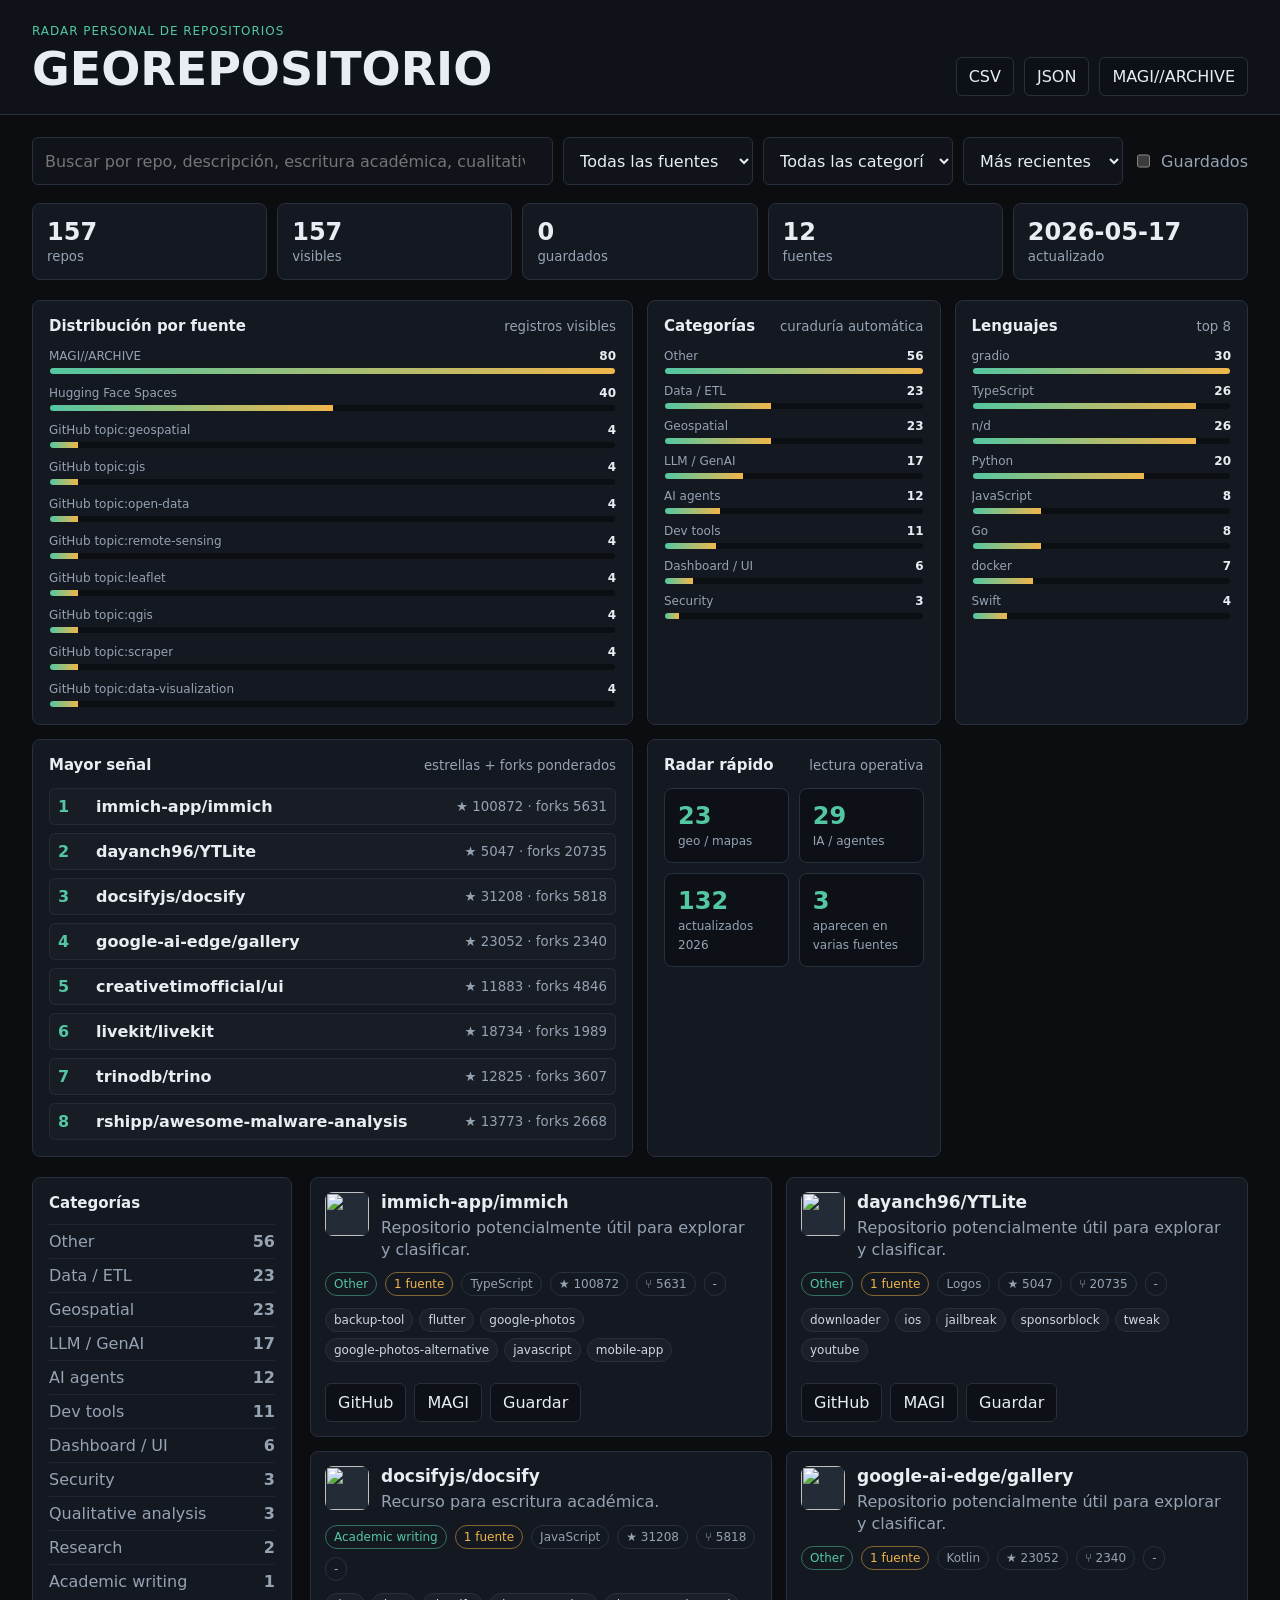
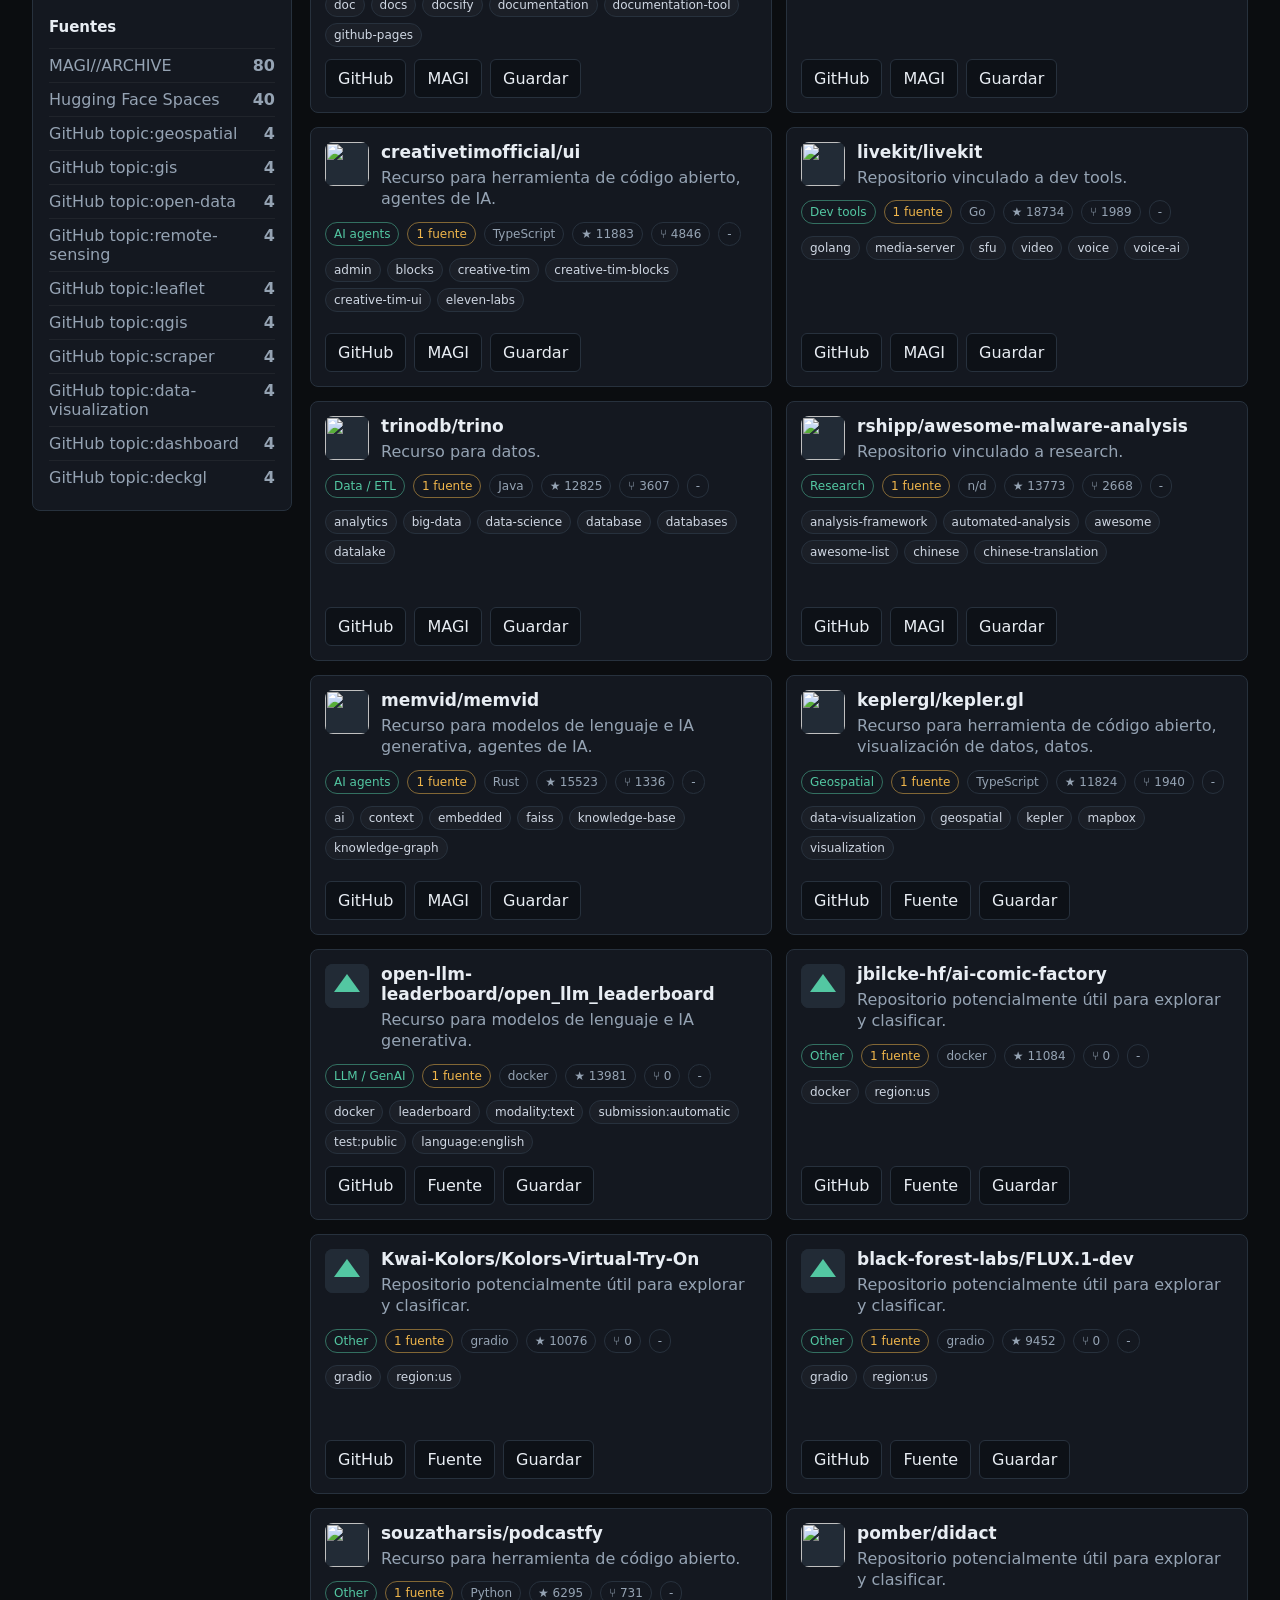
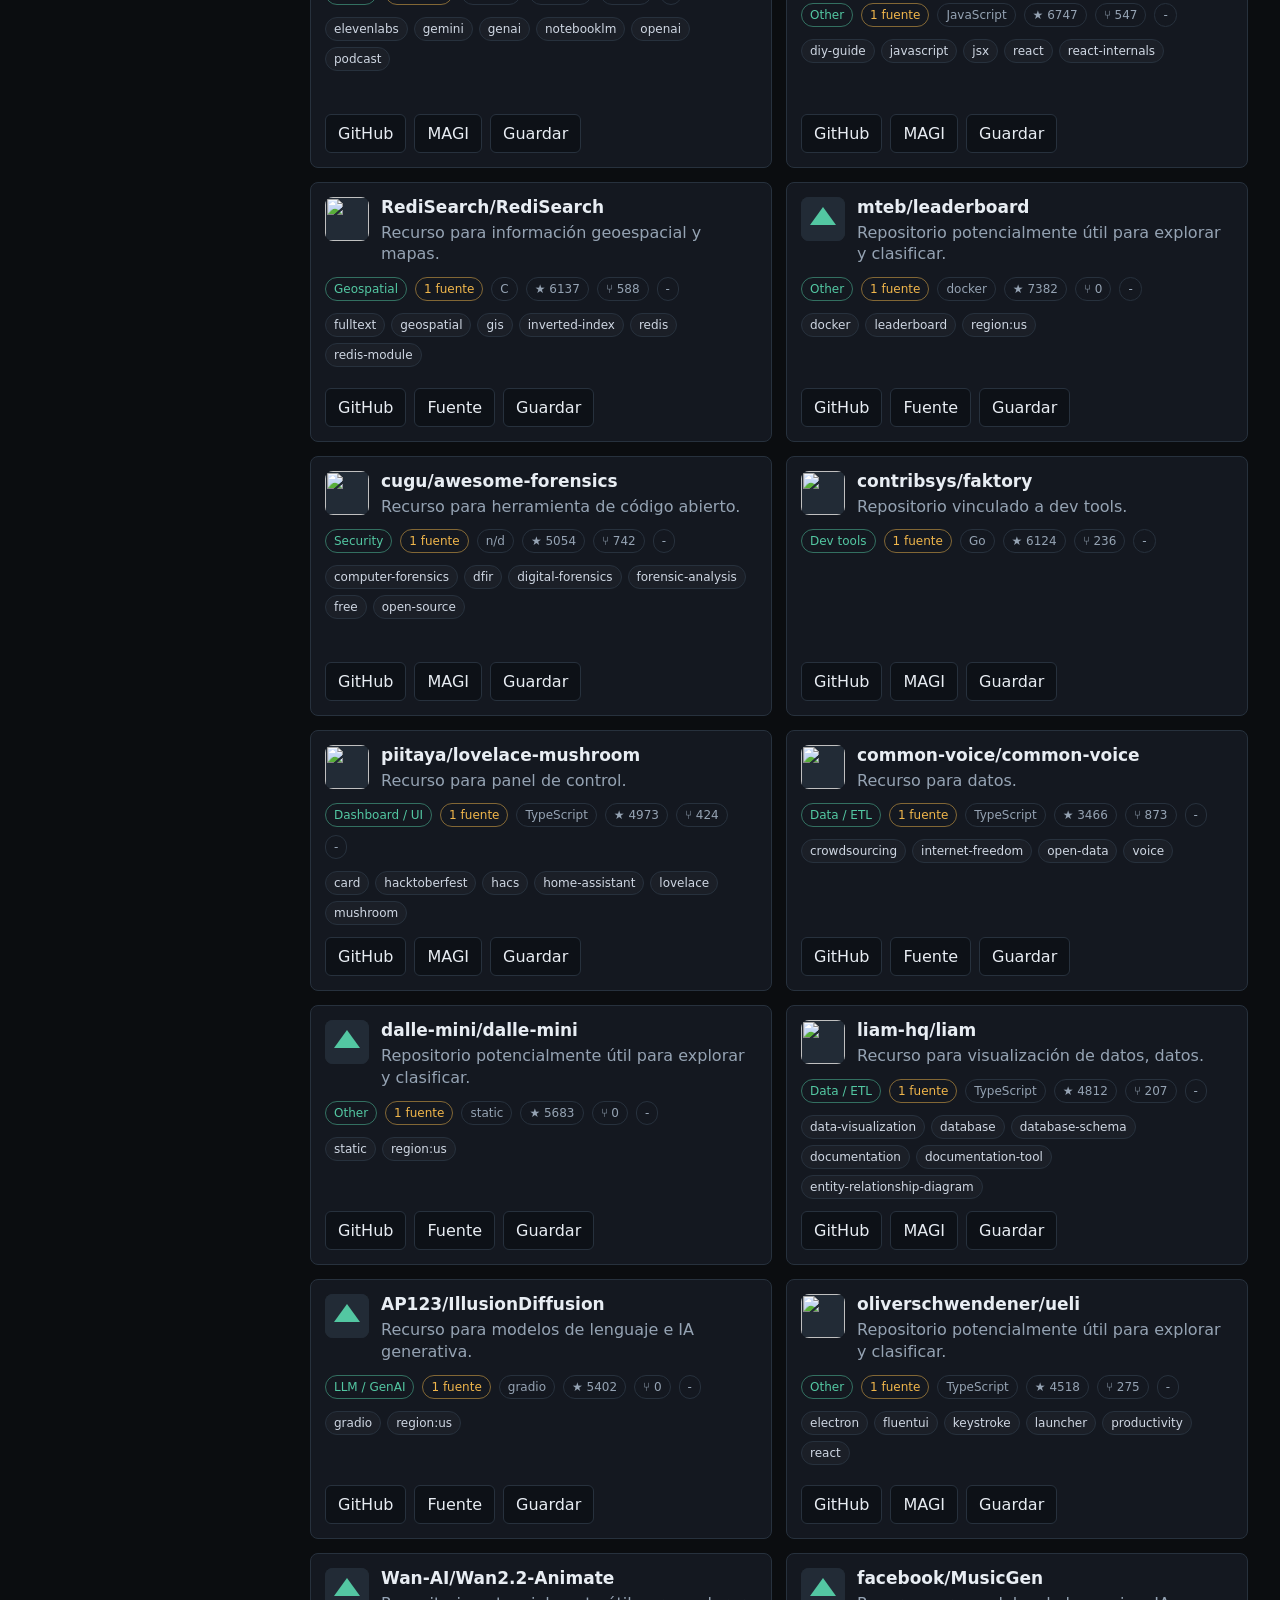
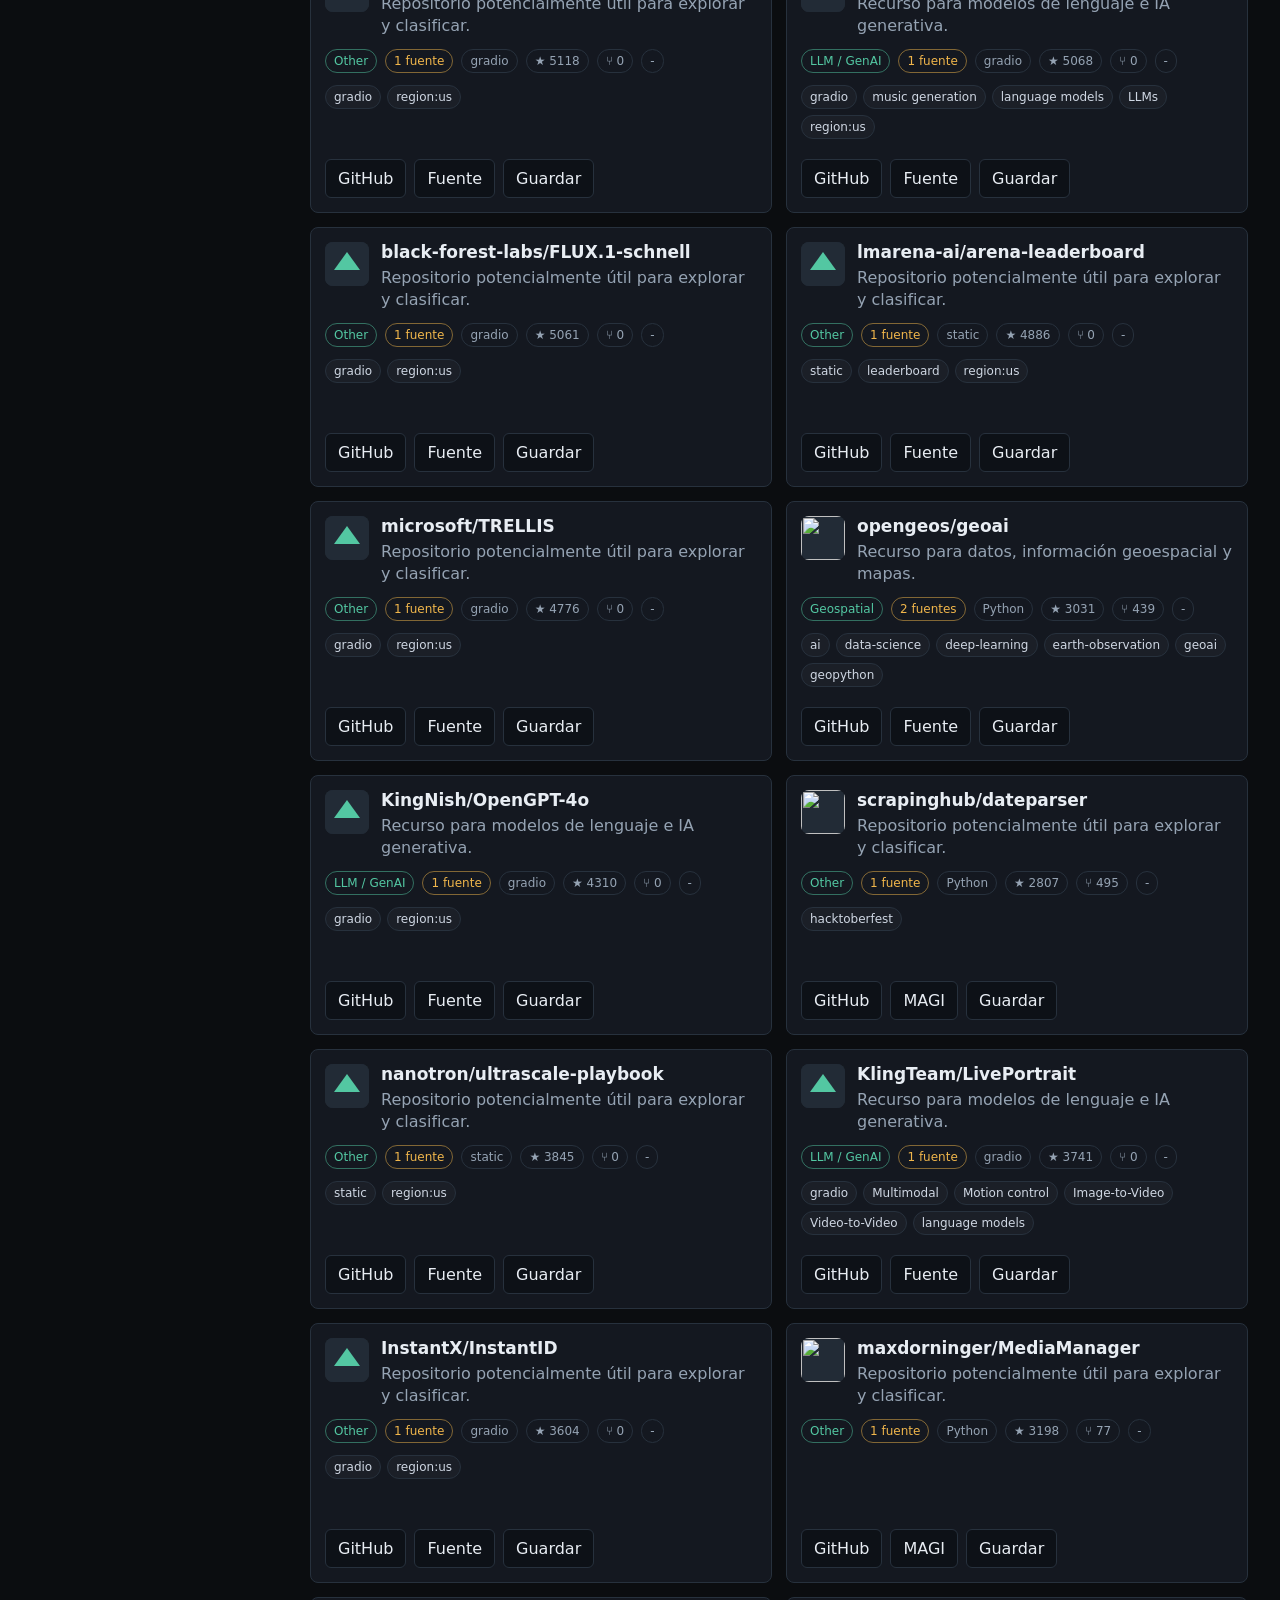
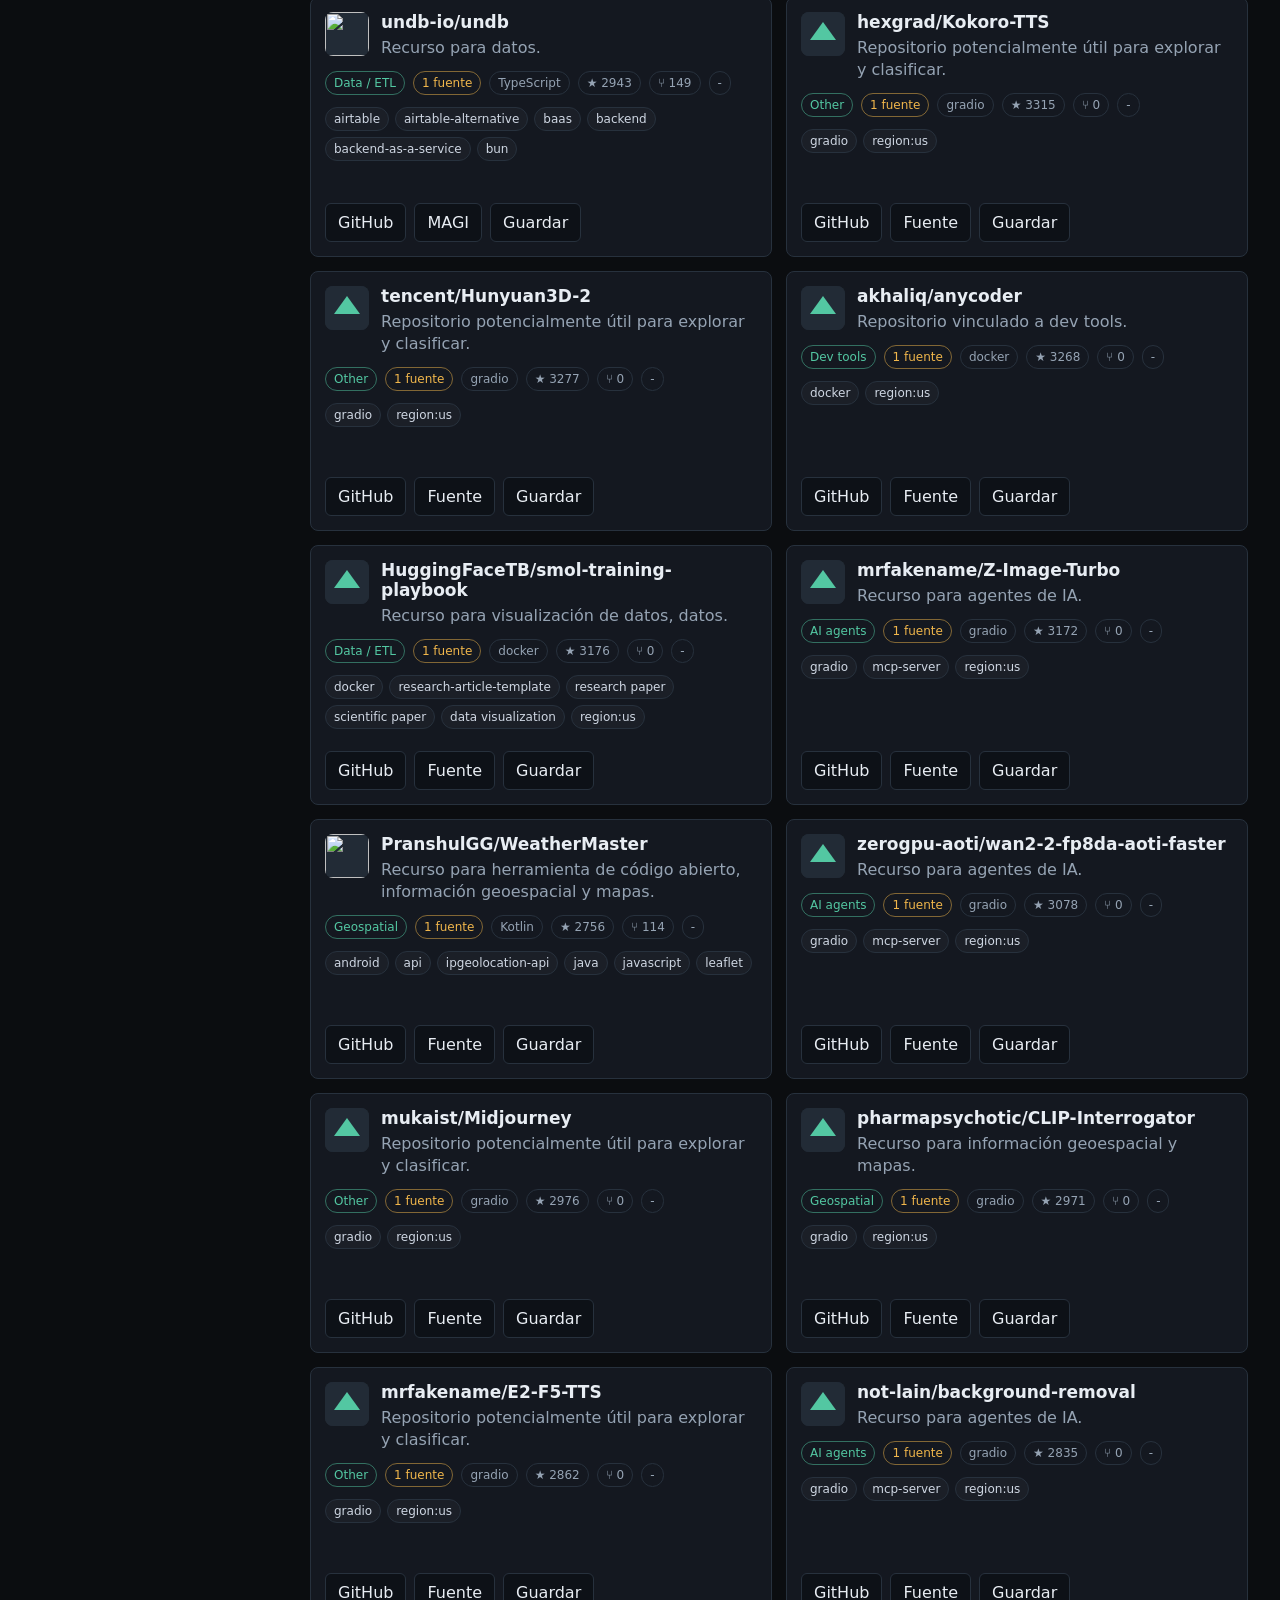
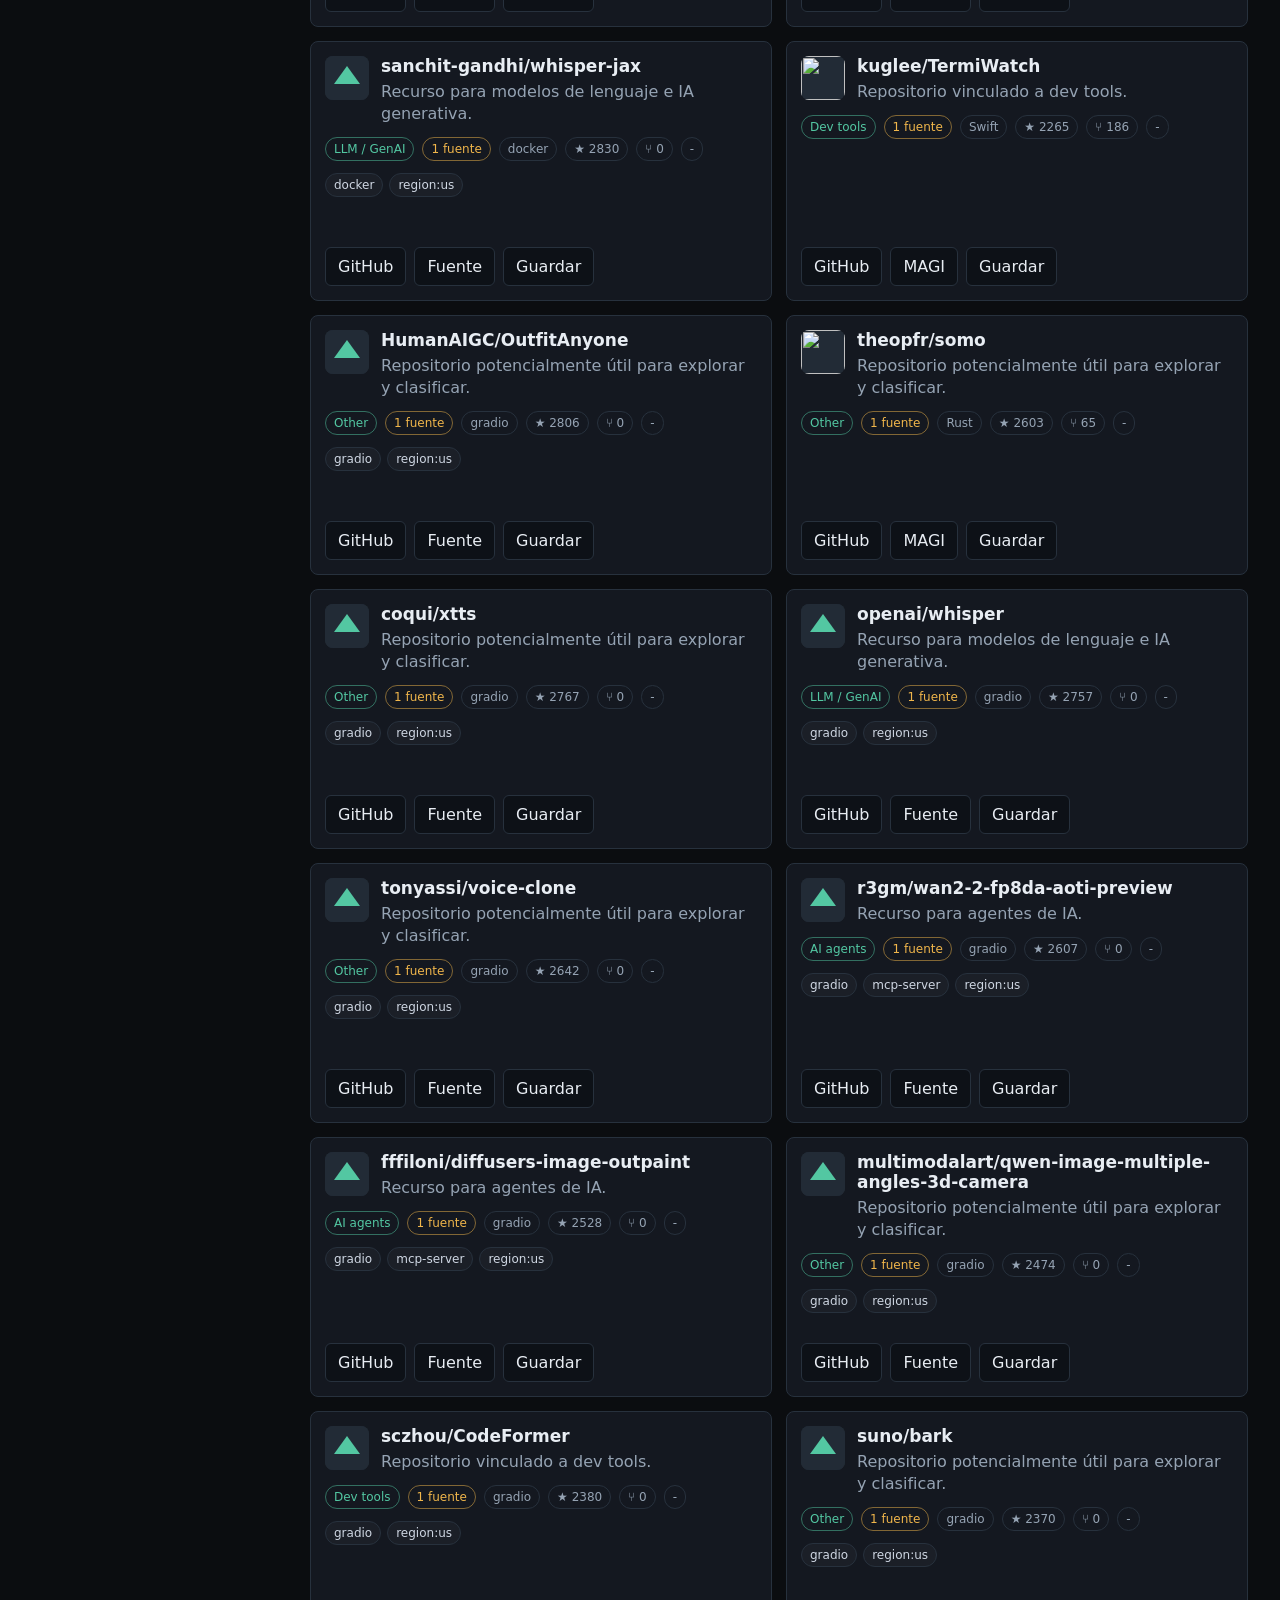
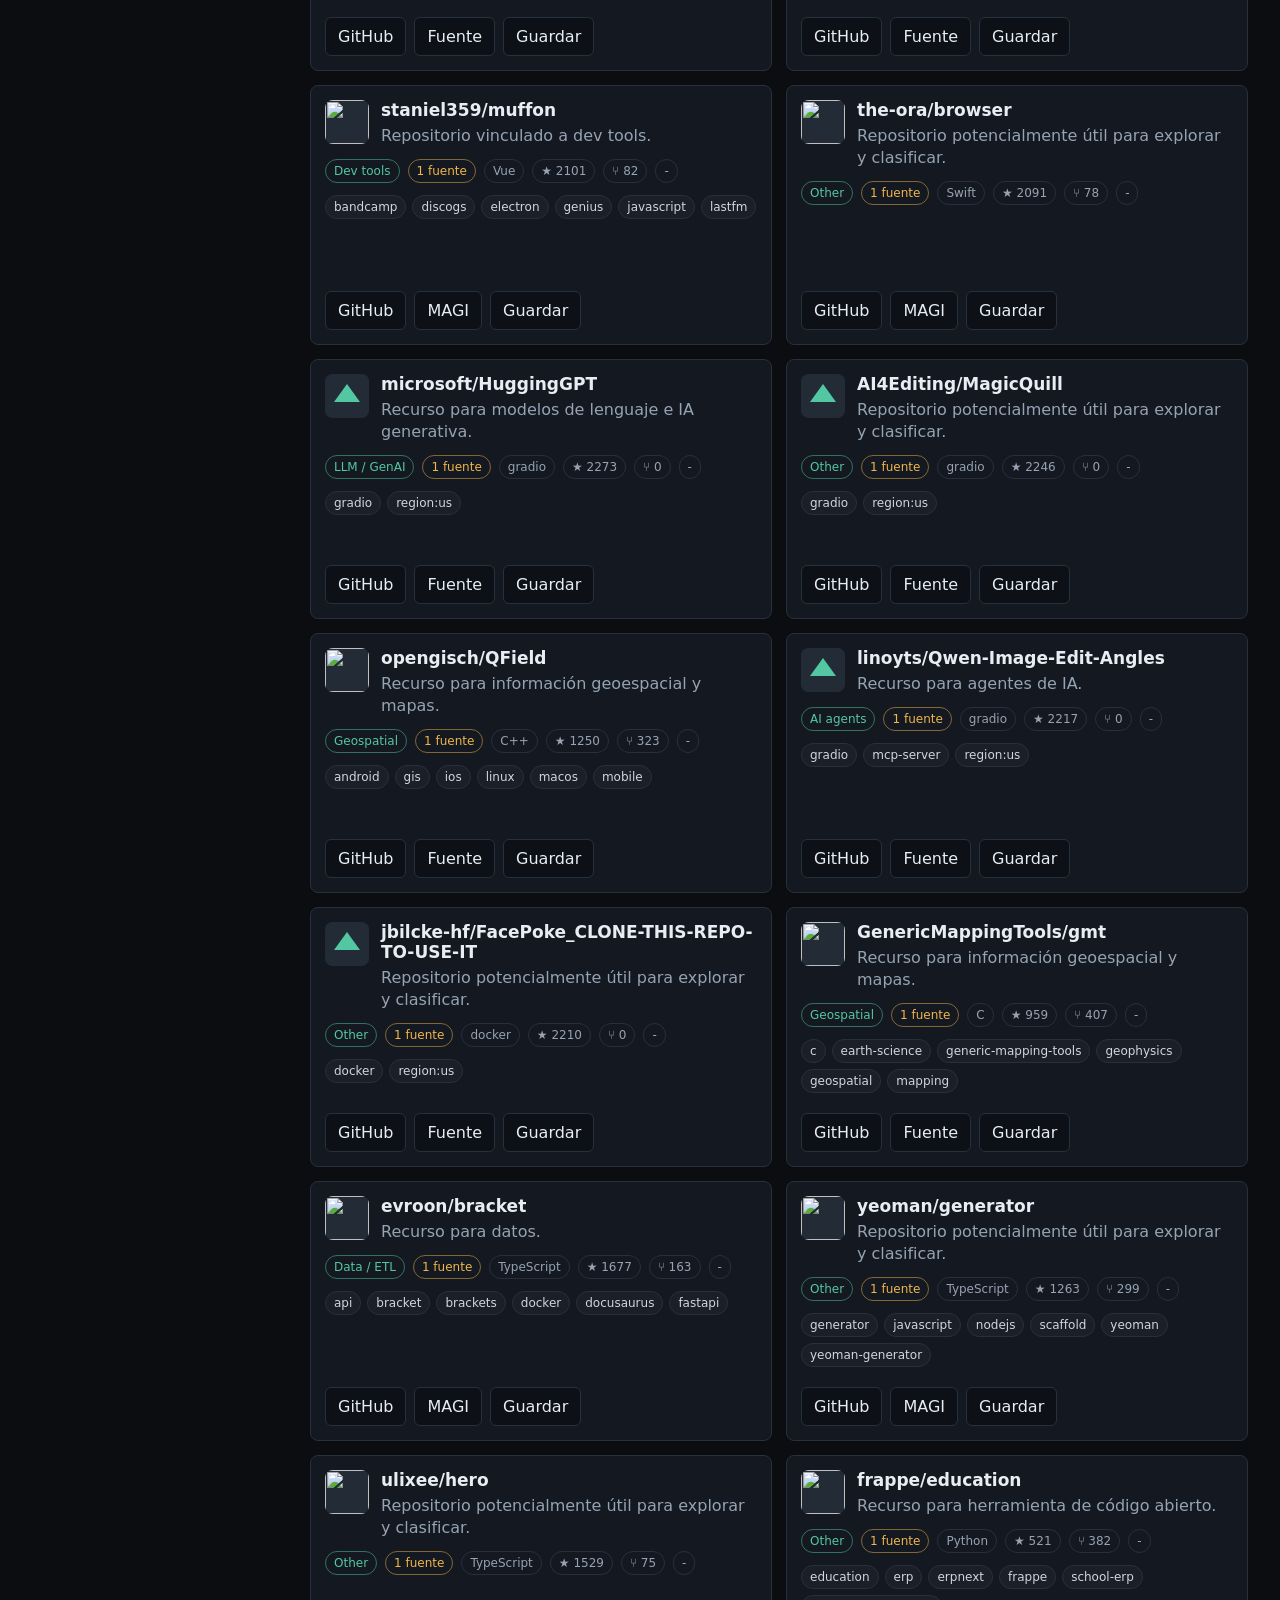
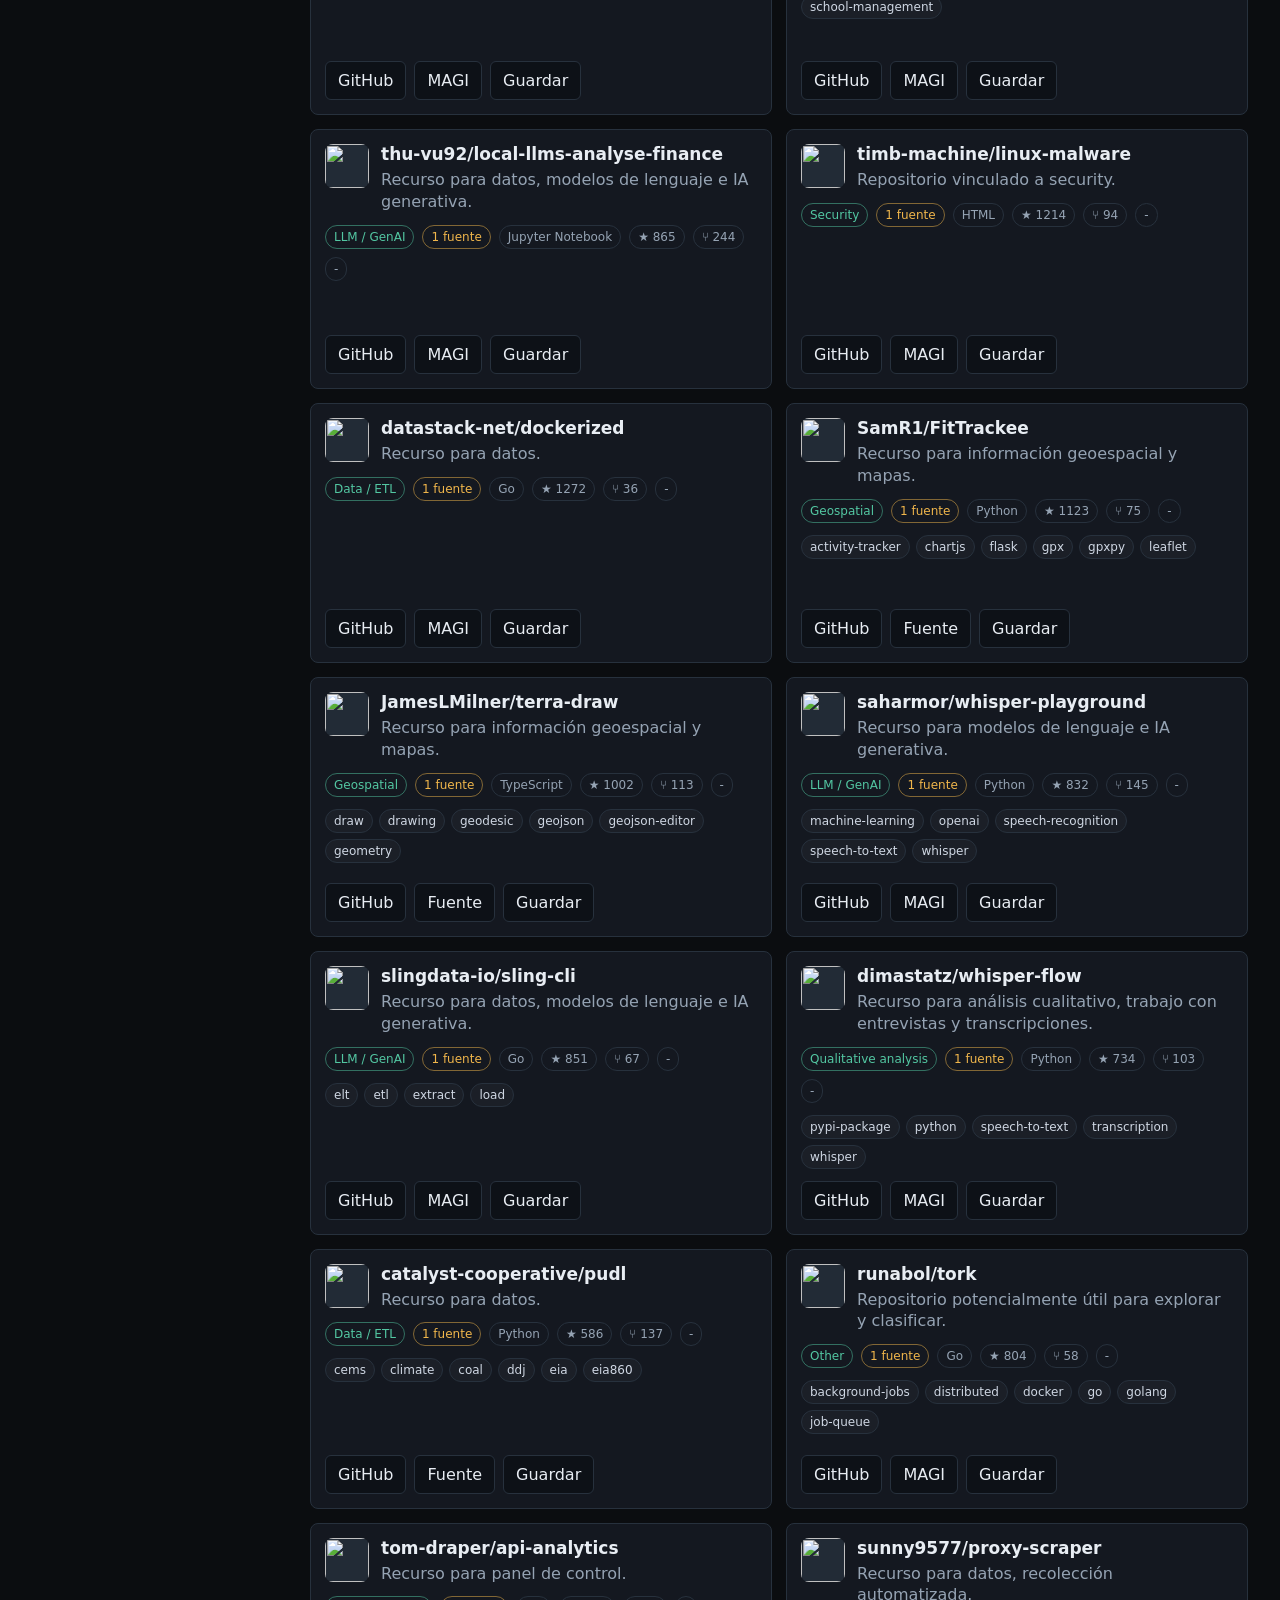
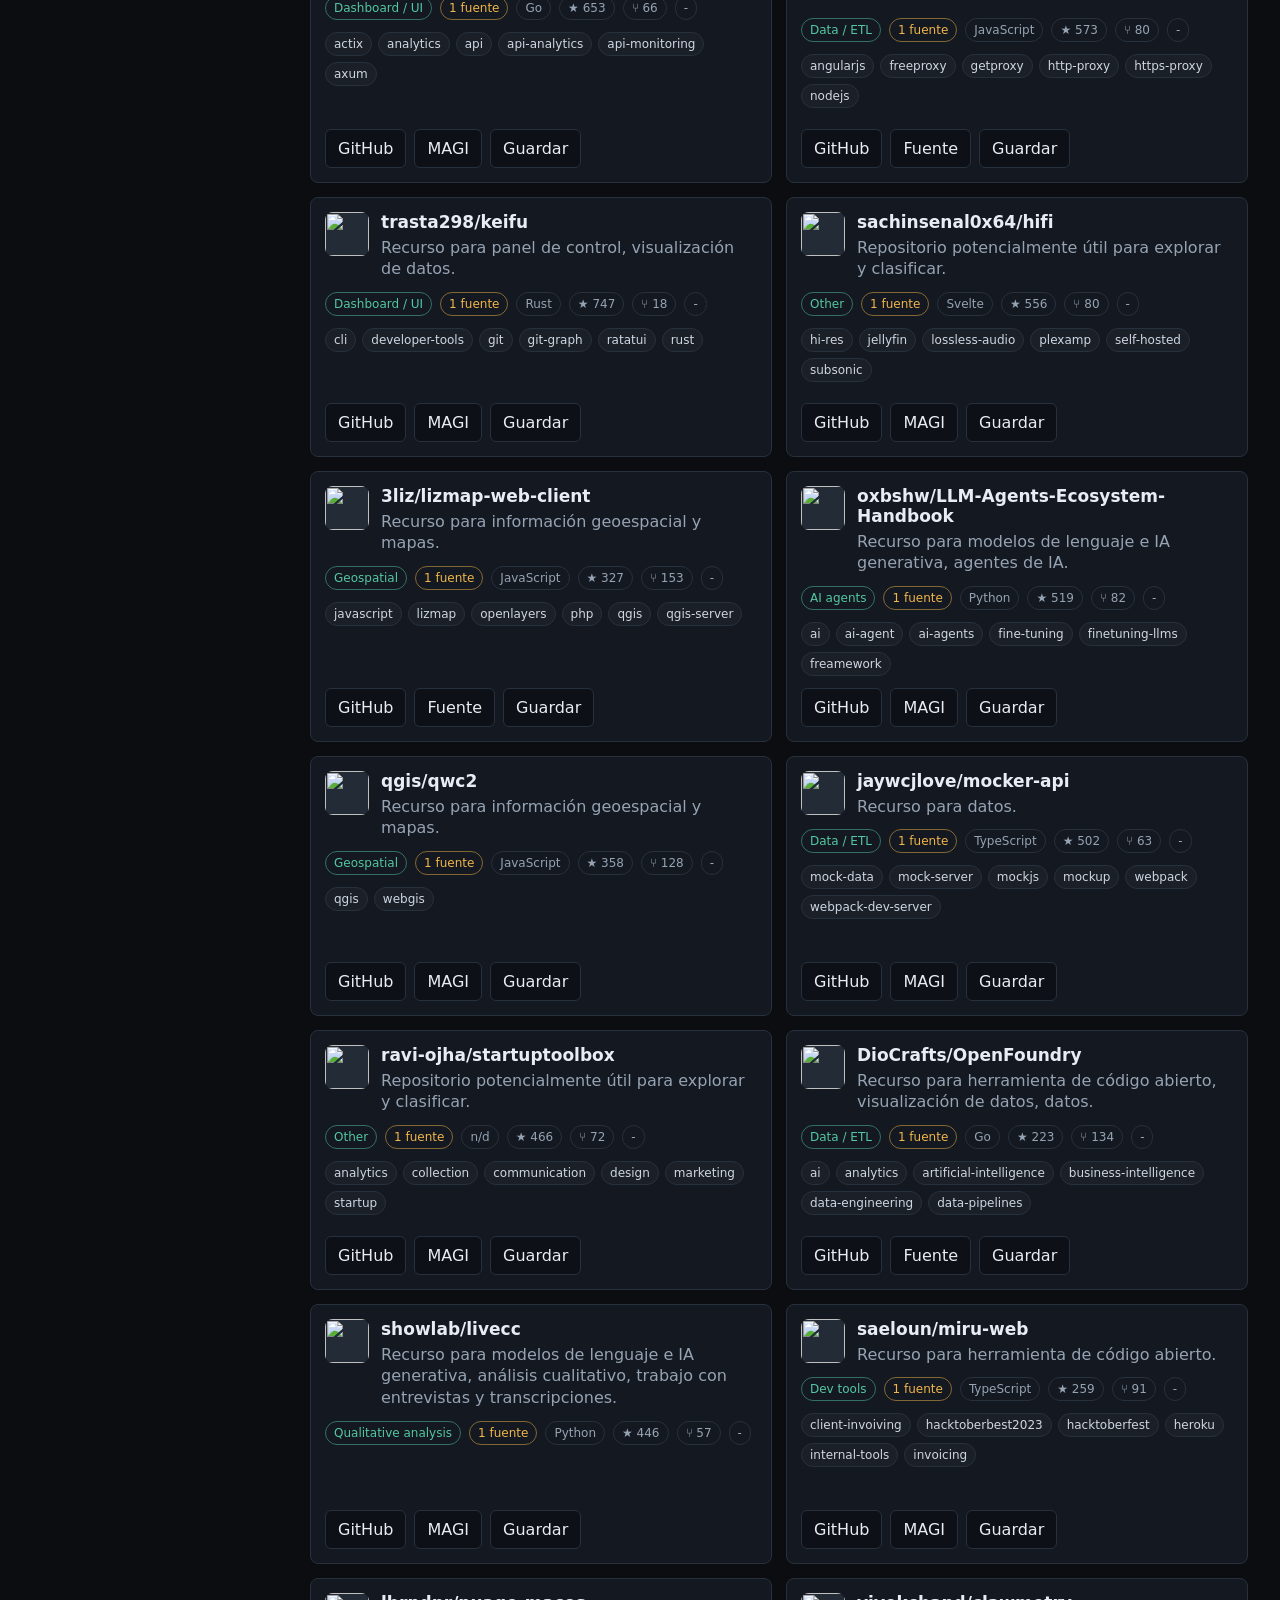
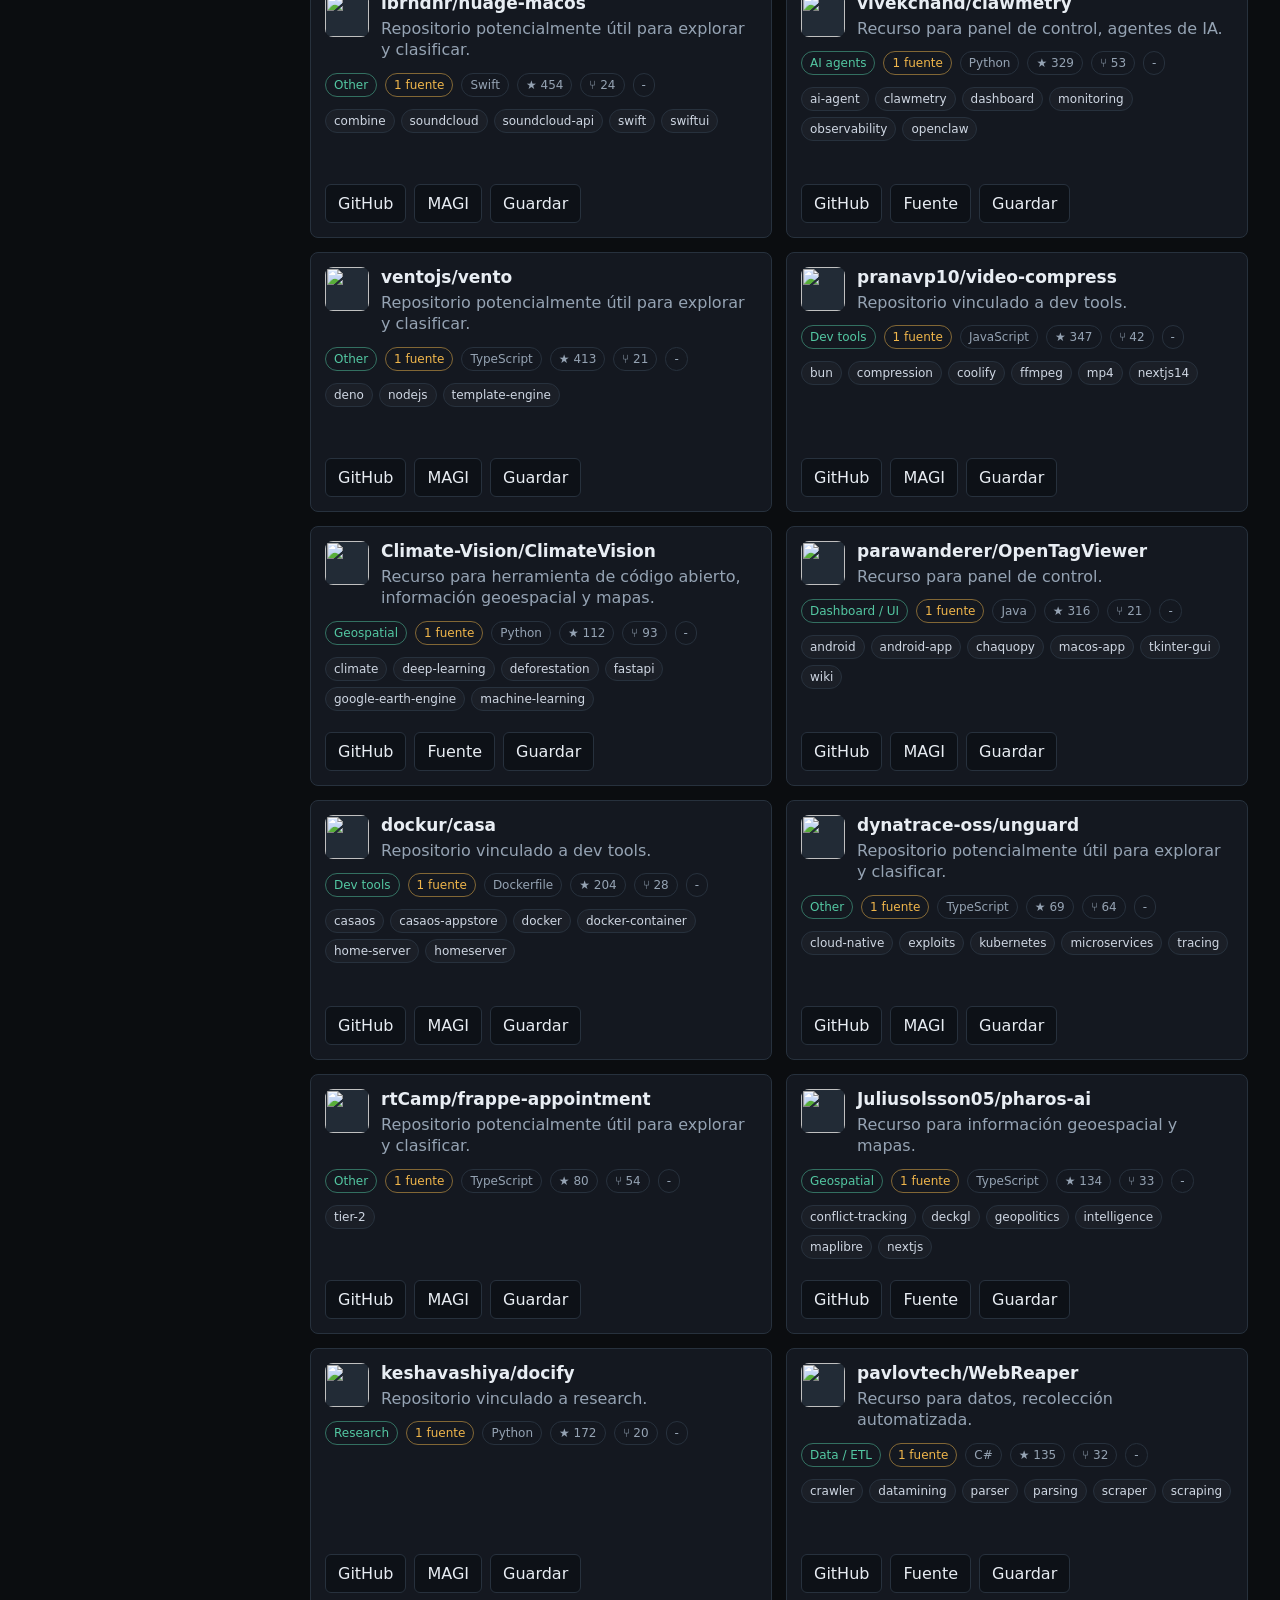
==== commit 7b58786f: "Add weekly academic writing radar updates" ====
--- a/docs/index.html
+++ b/docs/index.html
@@ -21,7 +21,7 @@
 
   <main>
     <section class="controls" aria-label="Filtros">
-      <input id="search" type="search" placeholder="Buscar por repo, descripción, topic o lenguaje" autocomplete="off">
+      <input id="search" type="search" placeholder="Buscar por repo, descripción, escritura académica, cualitativo, topic o lenguaje" autocomplete="off">
       <select id="source"></select>
       <select id="category"></select>
       <select id="sort">
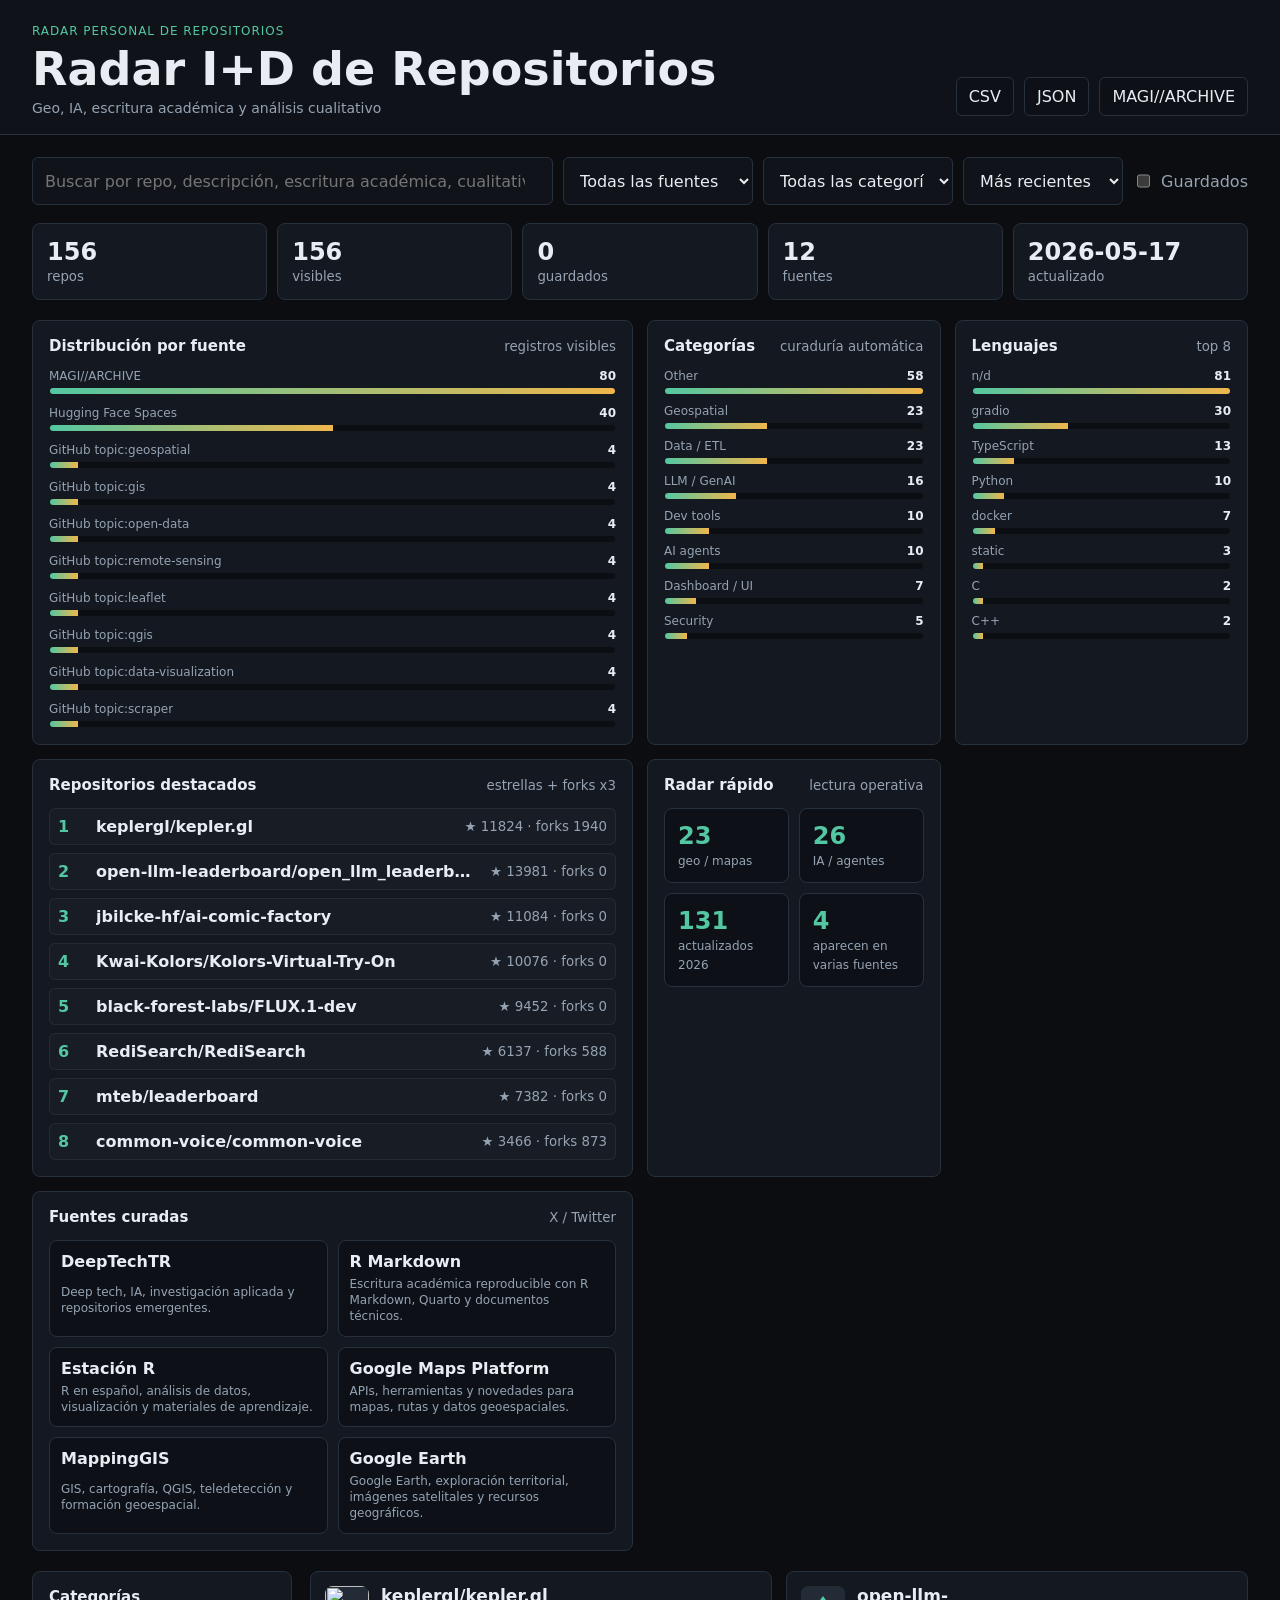
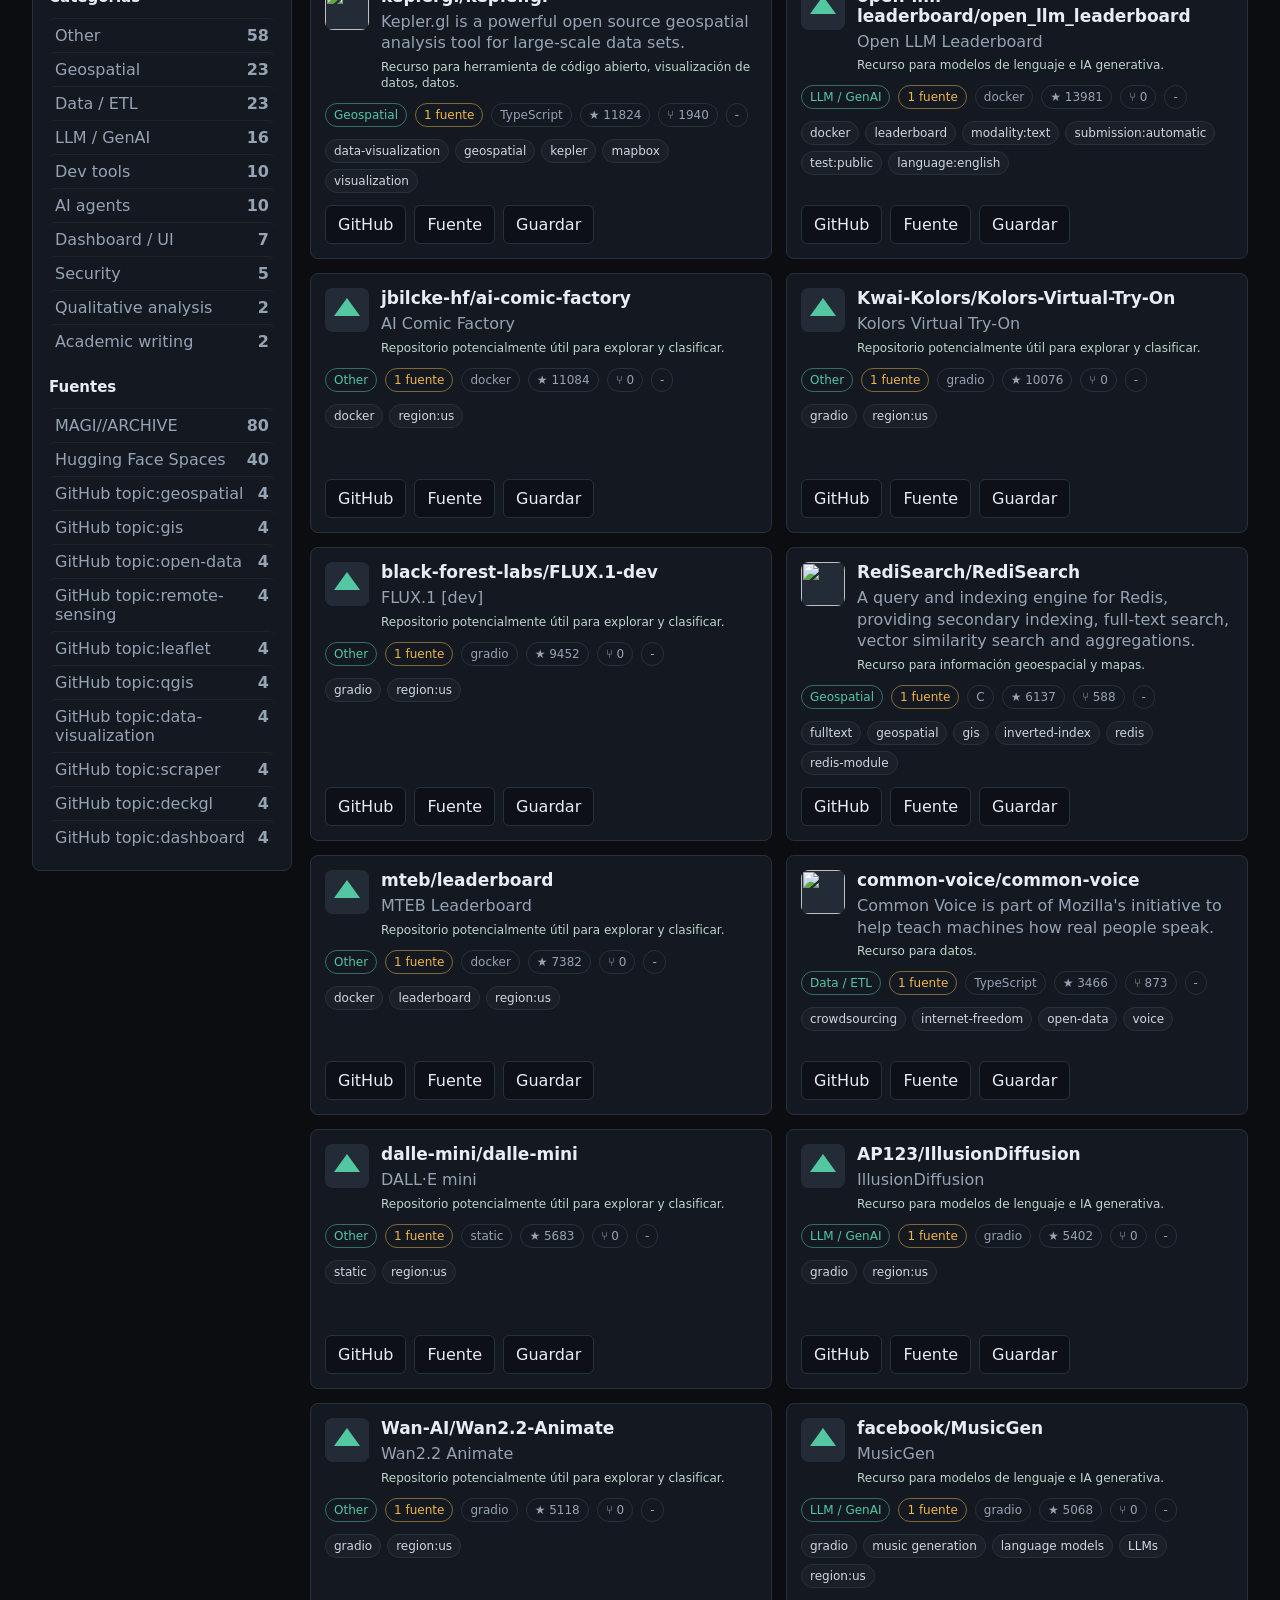
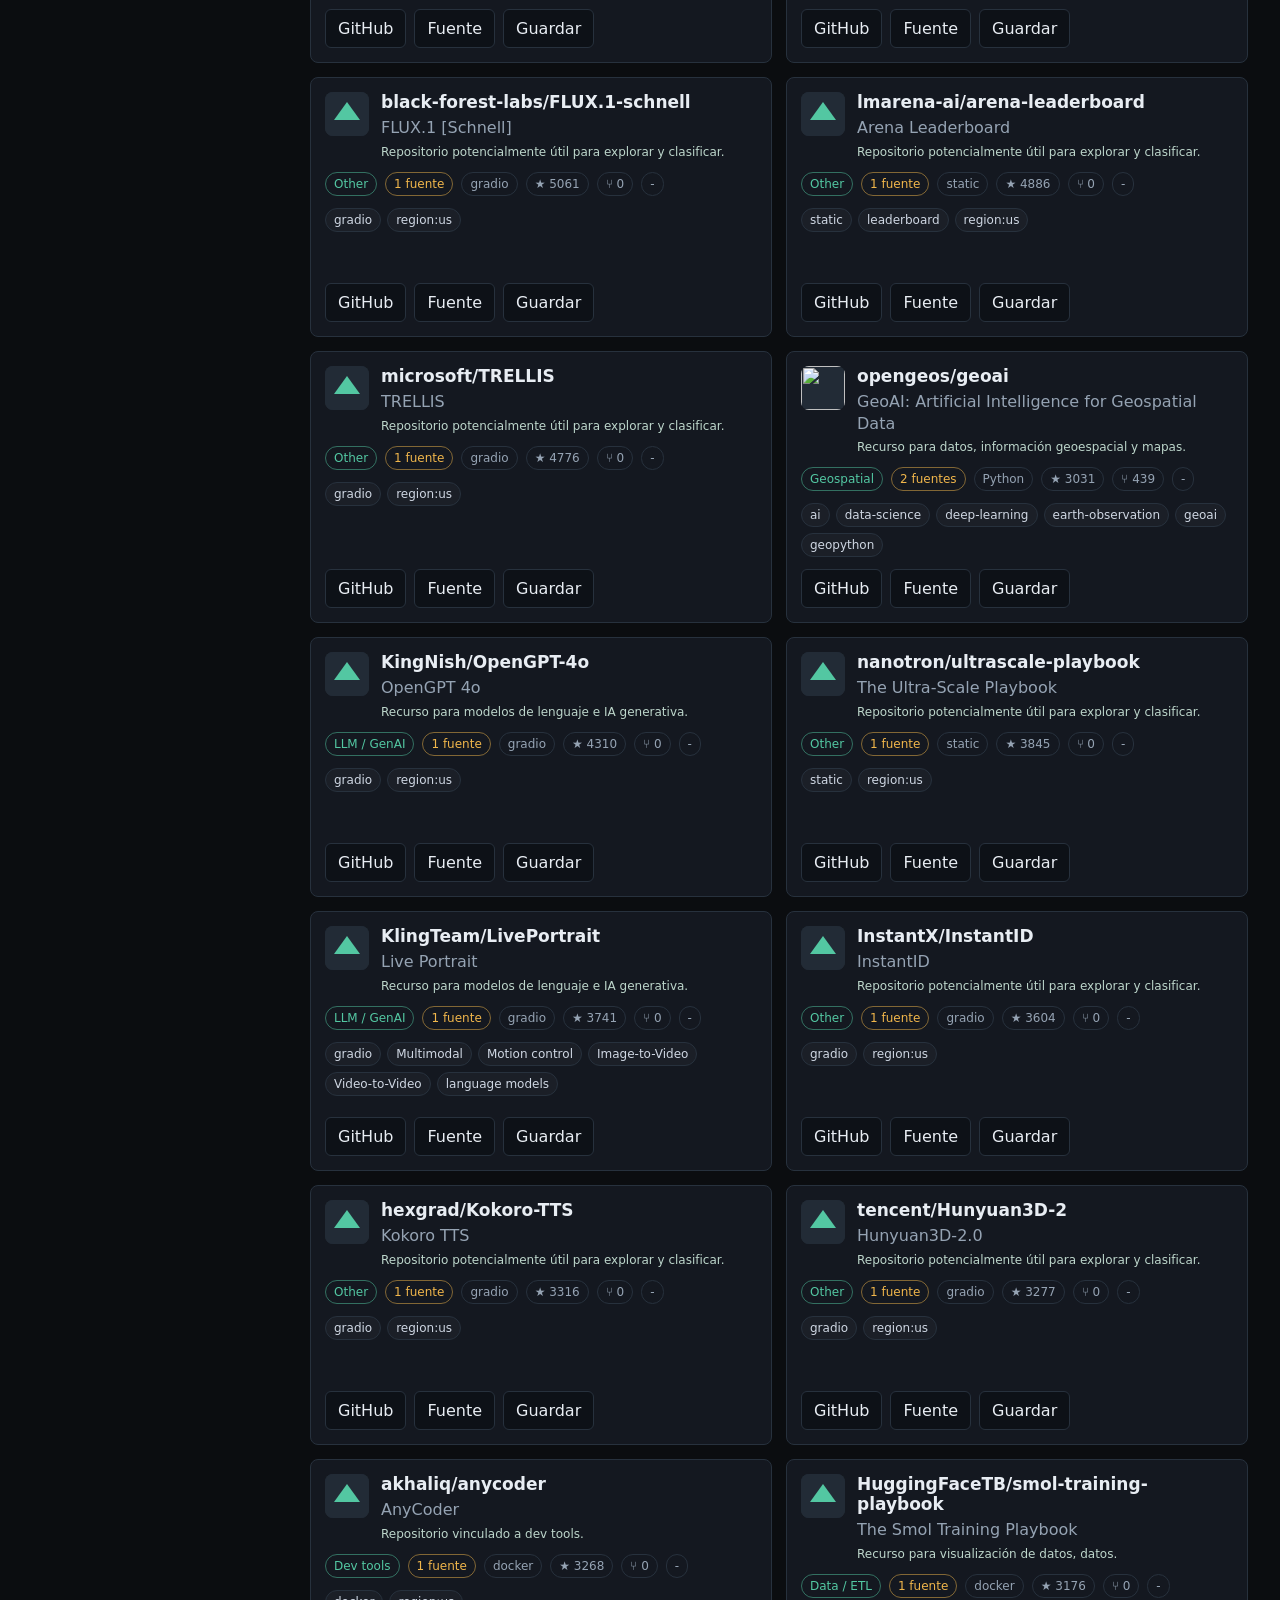
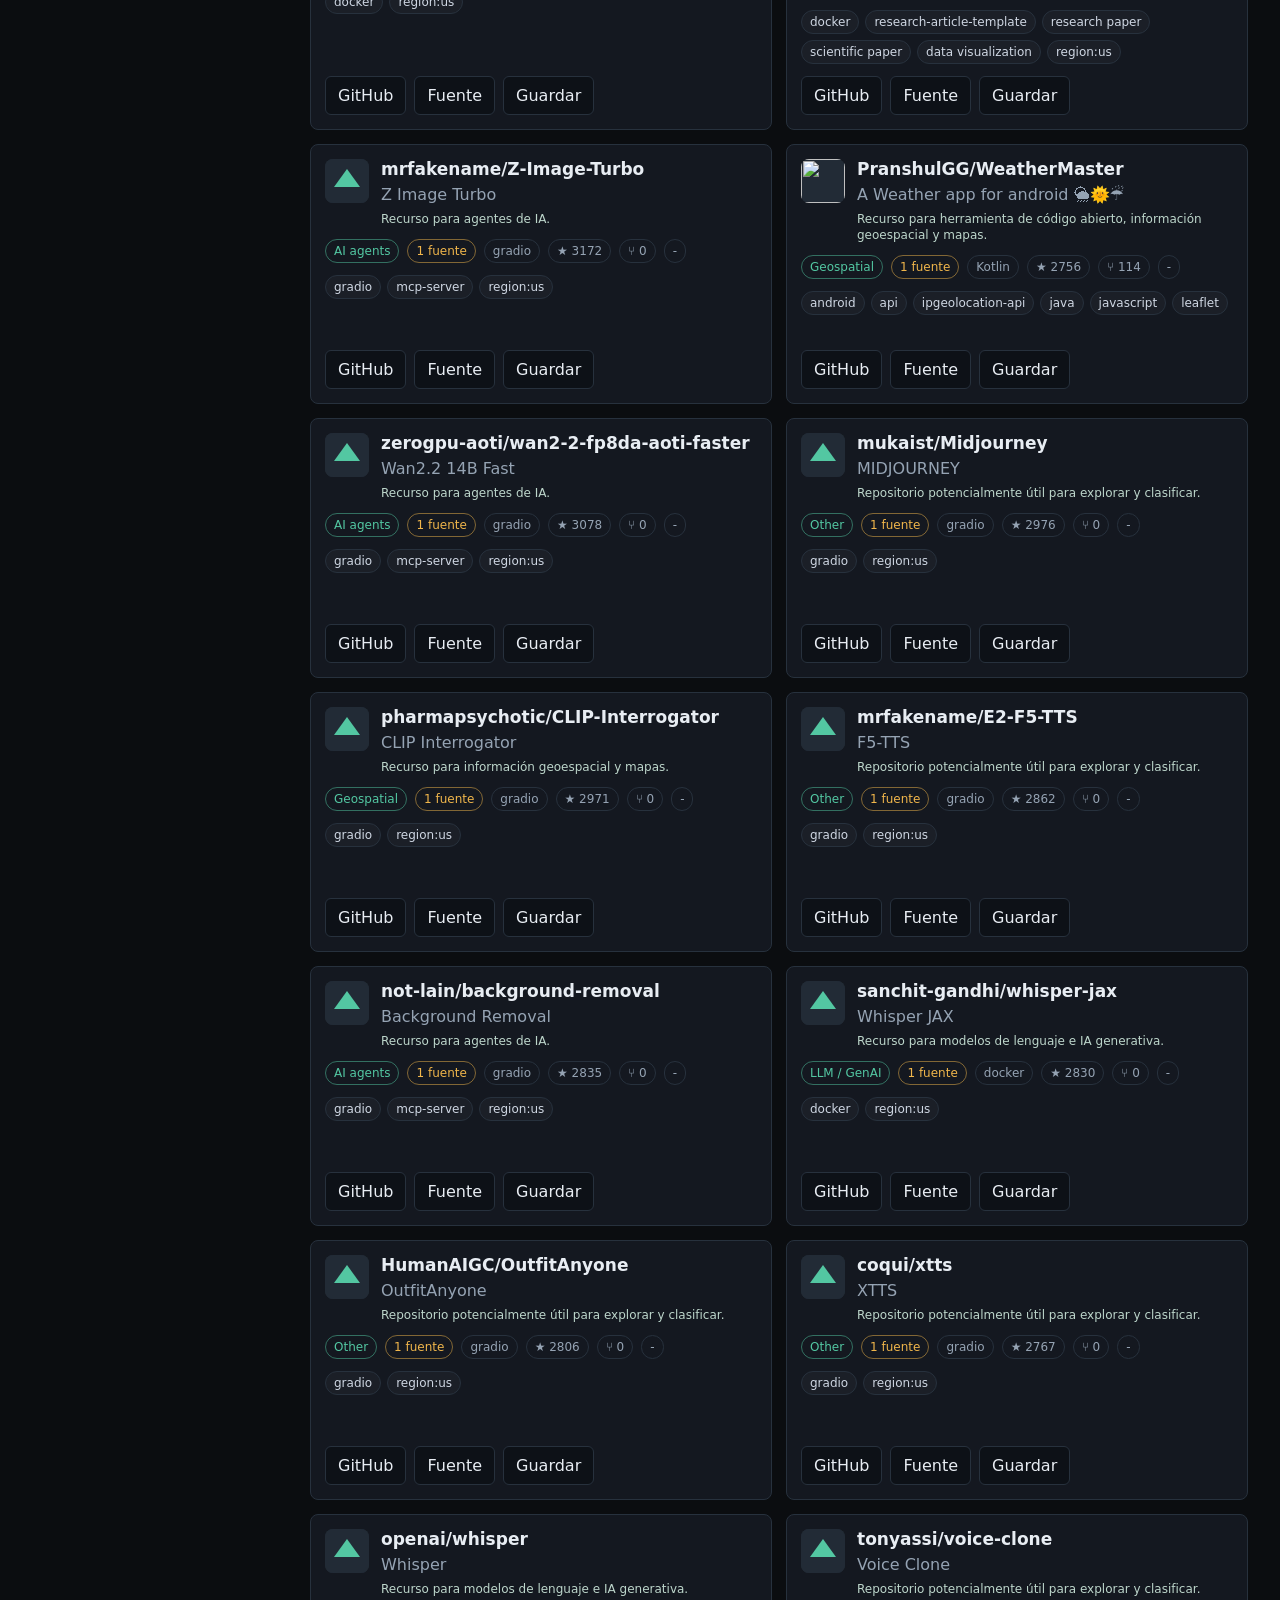
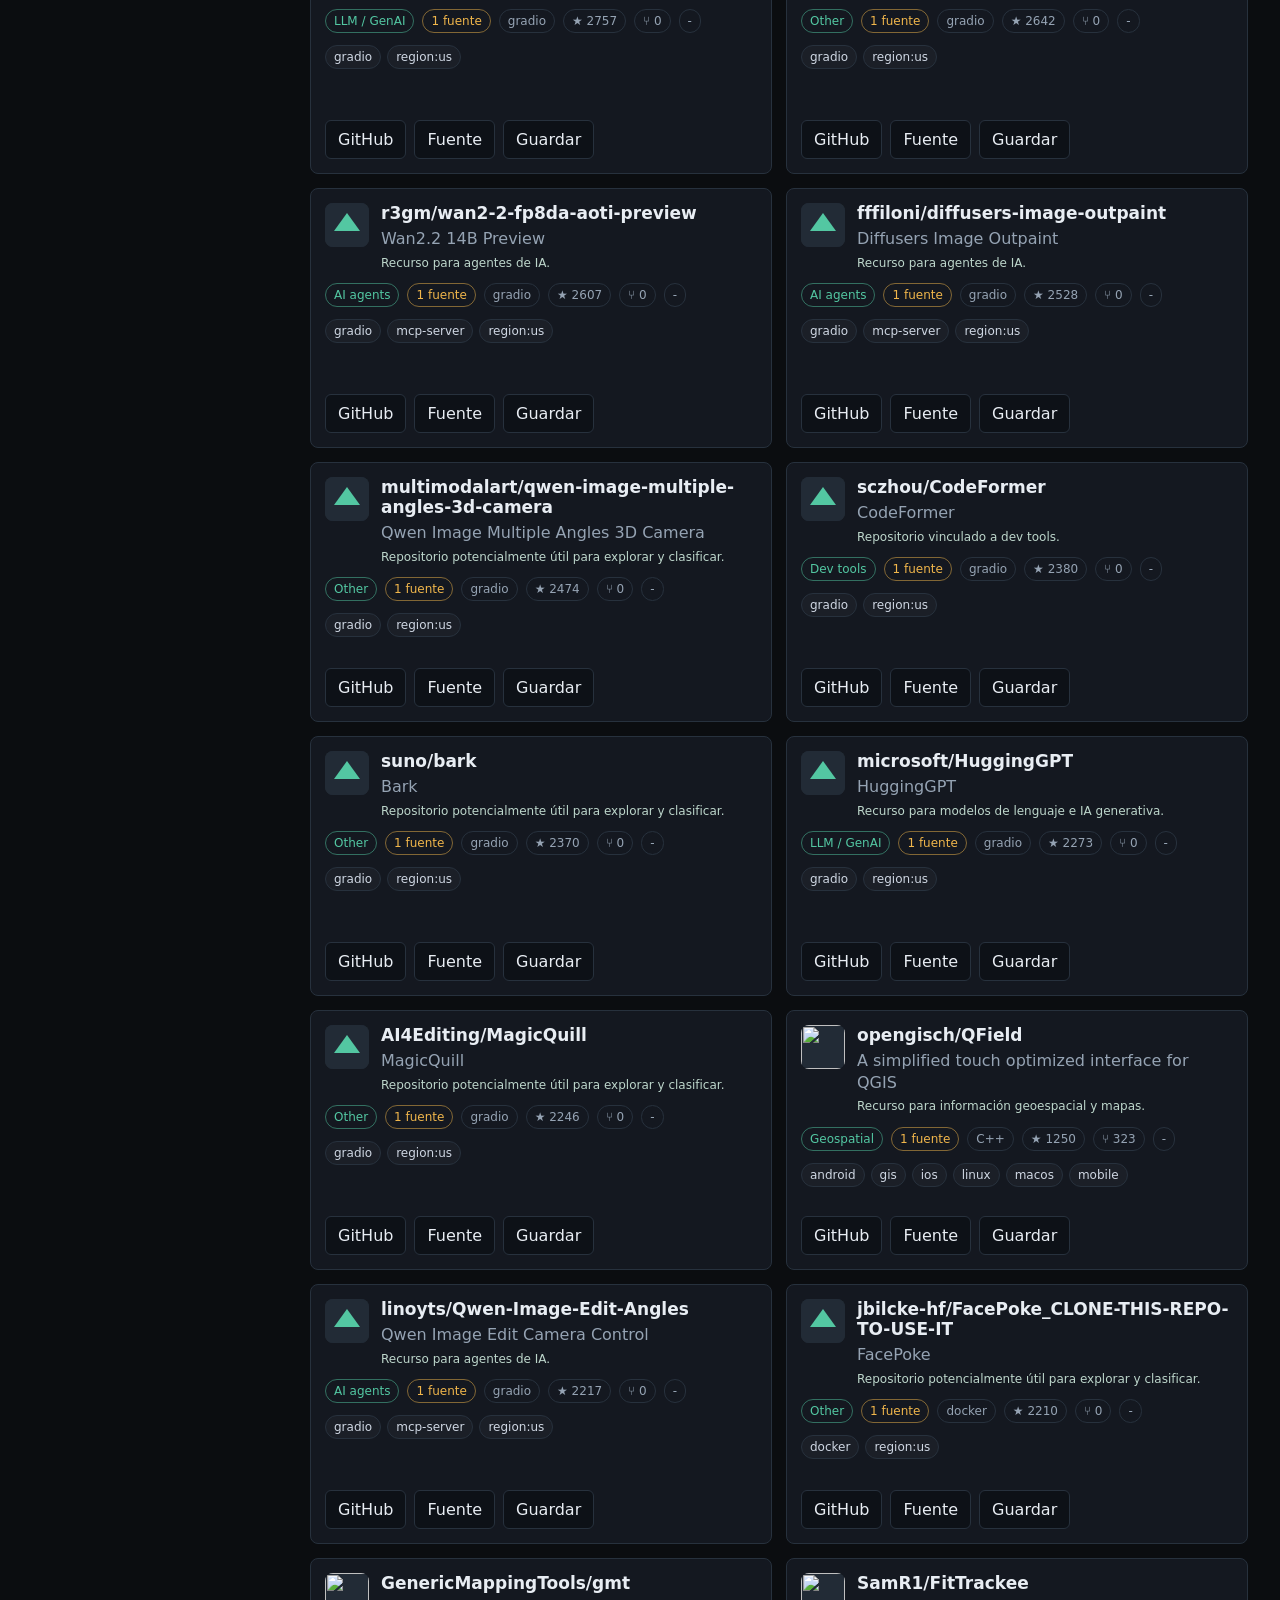
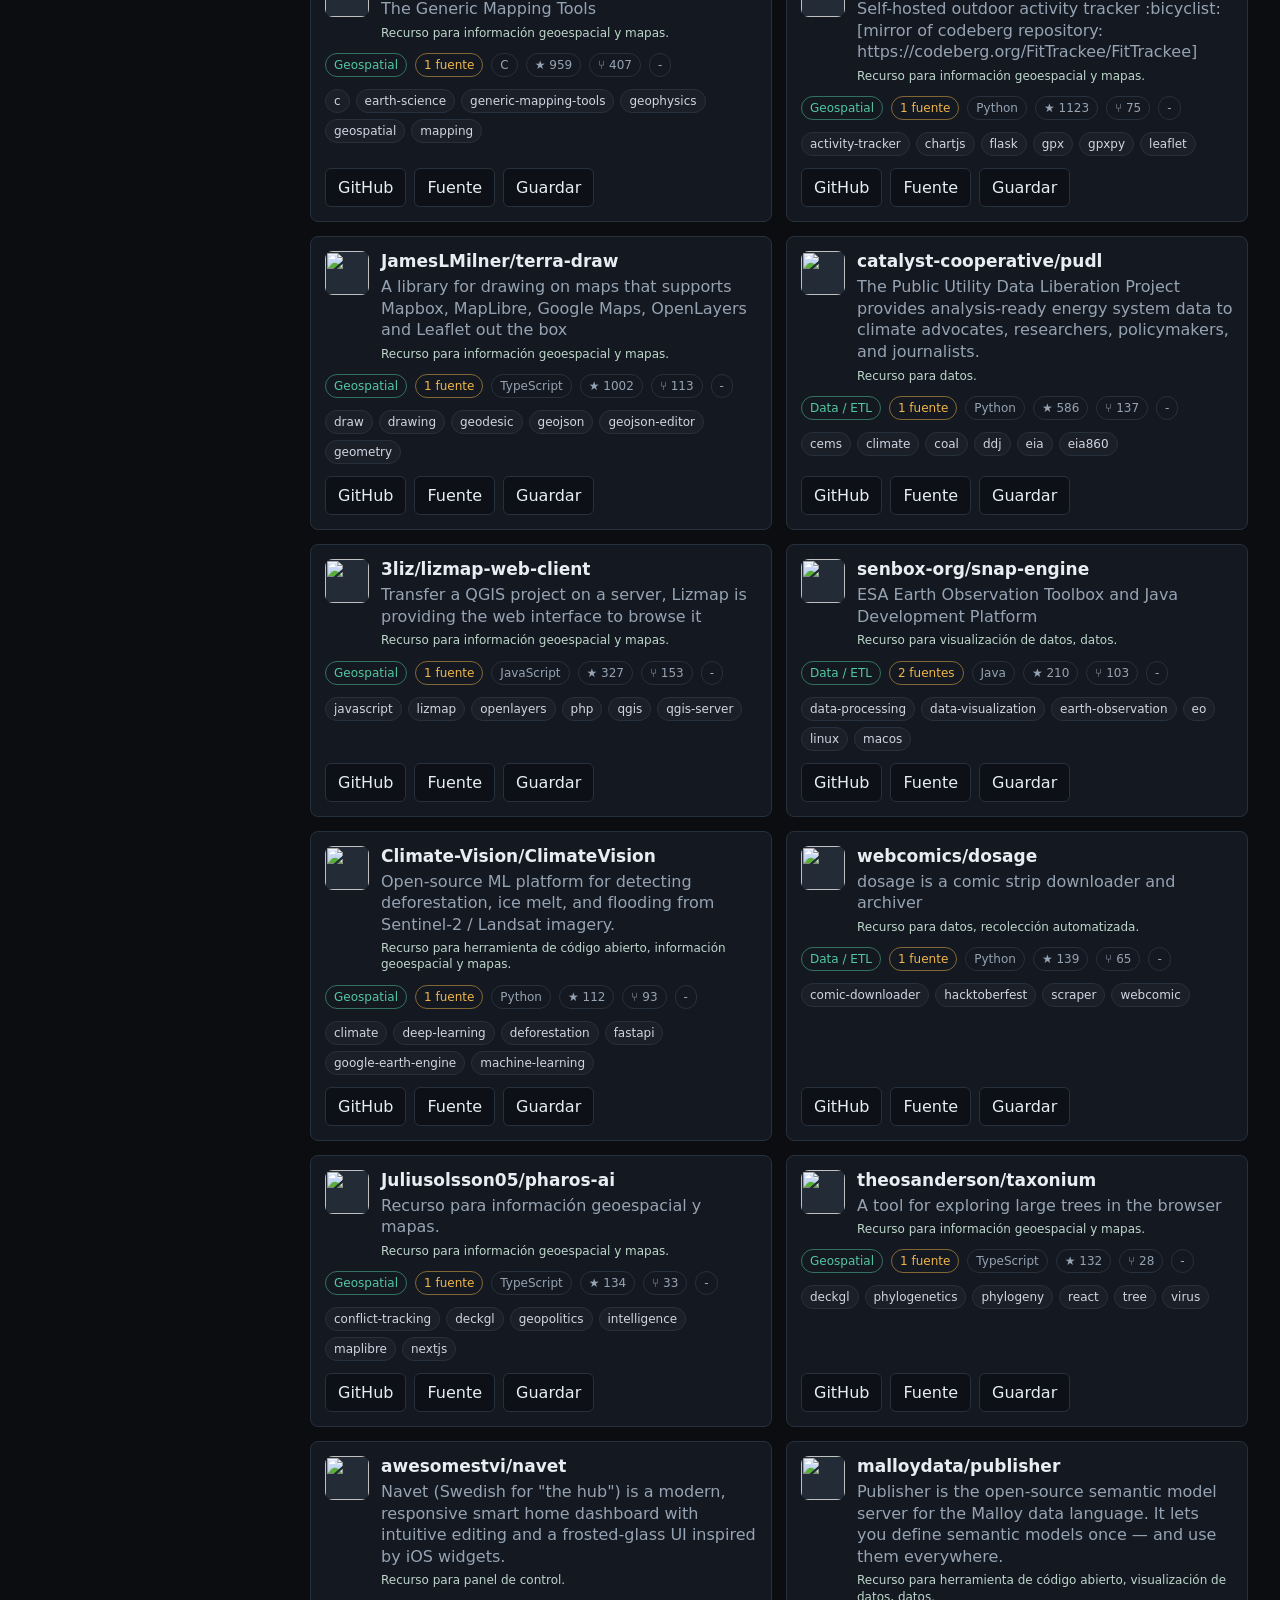
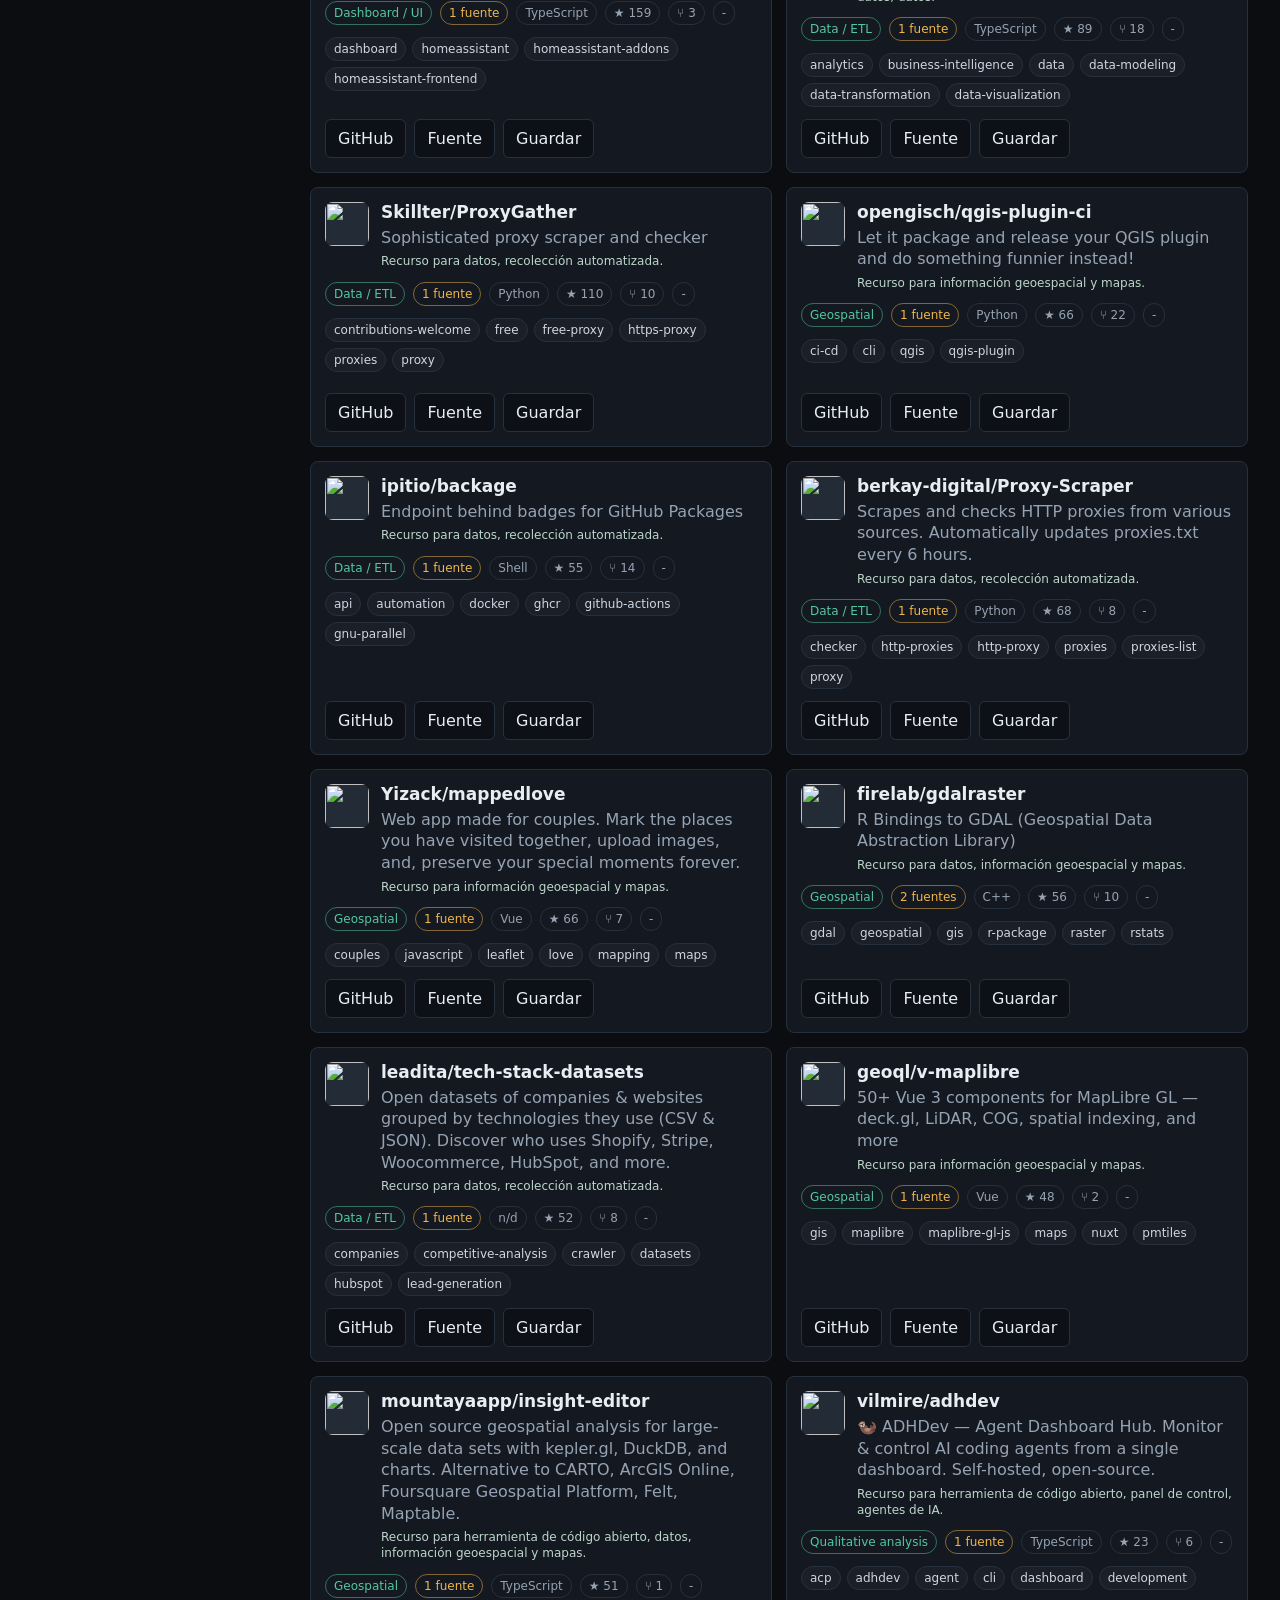
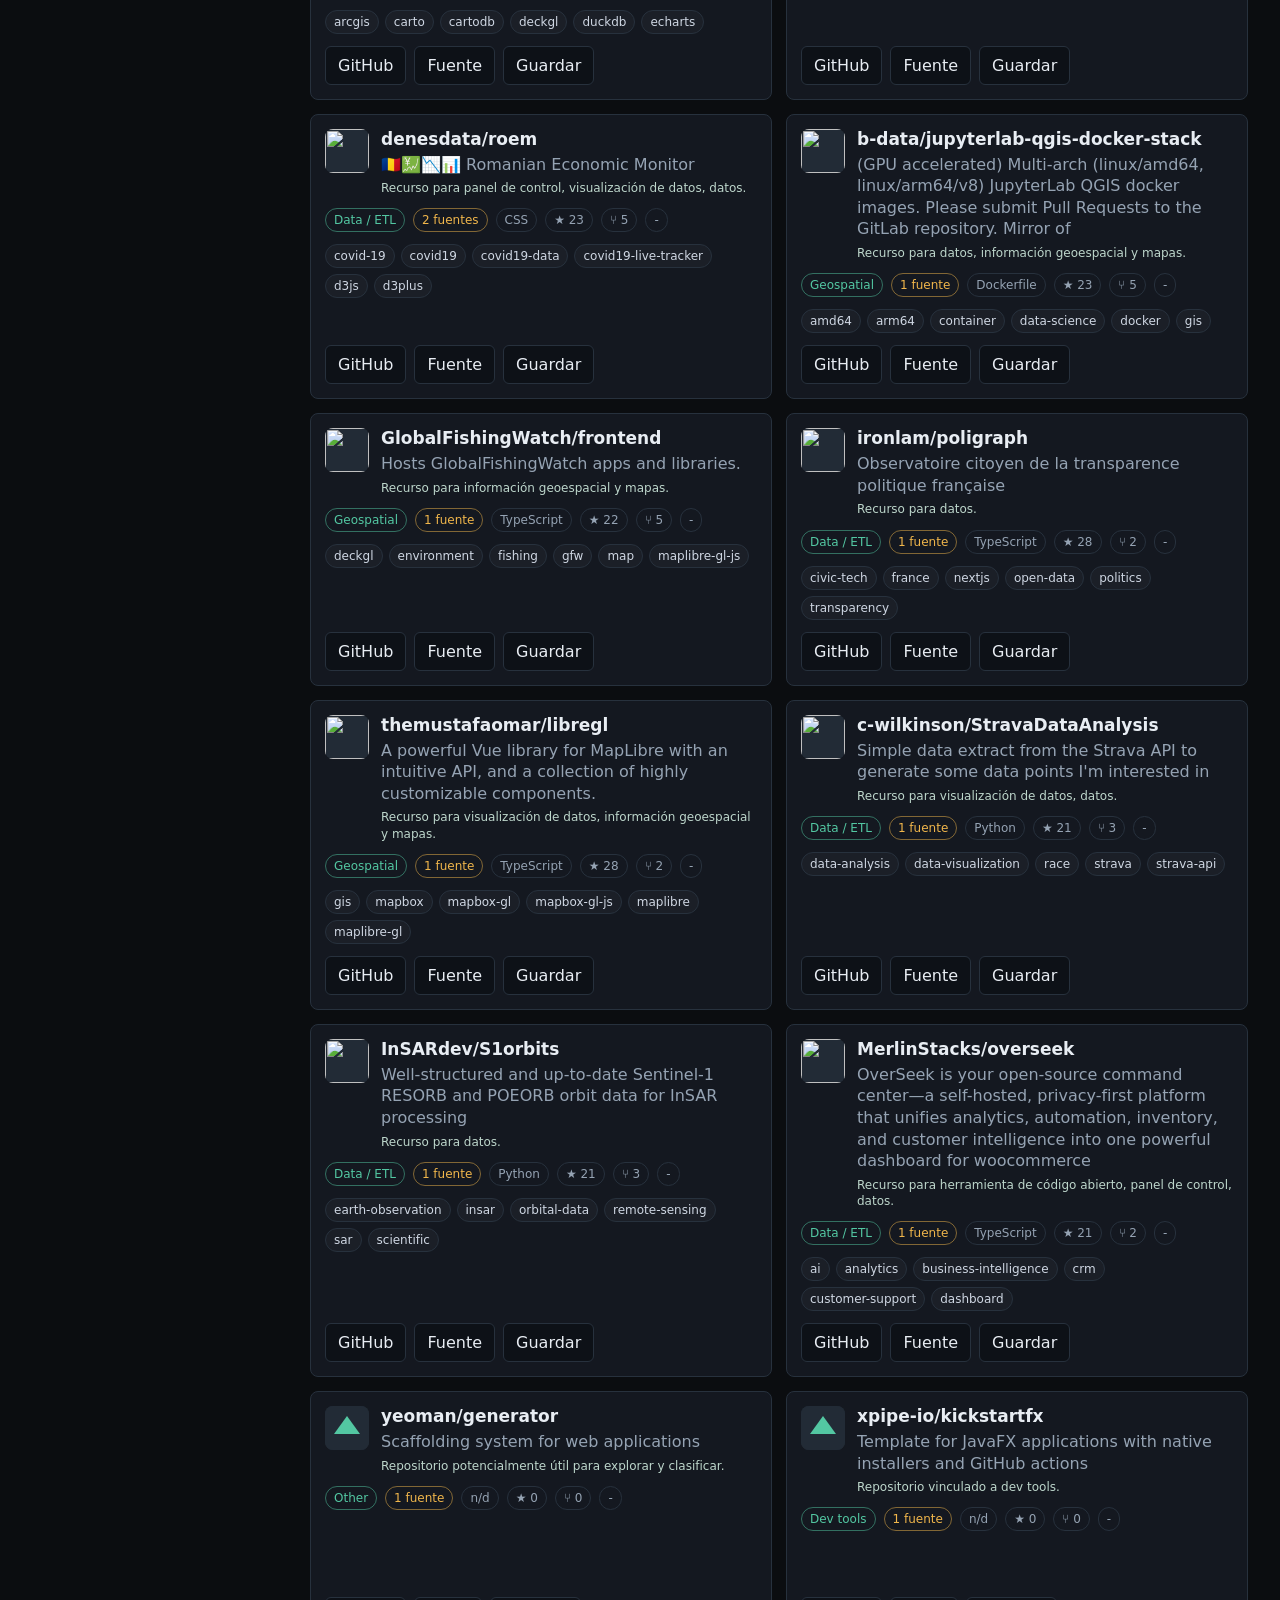
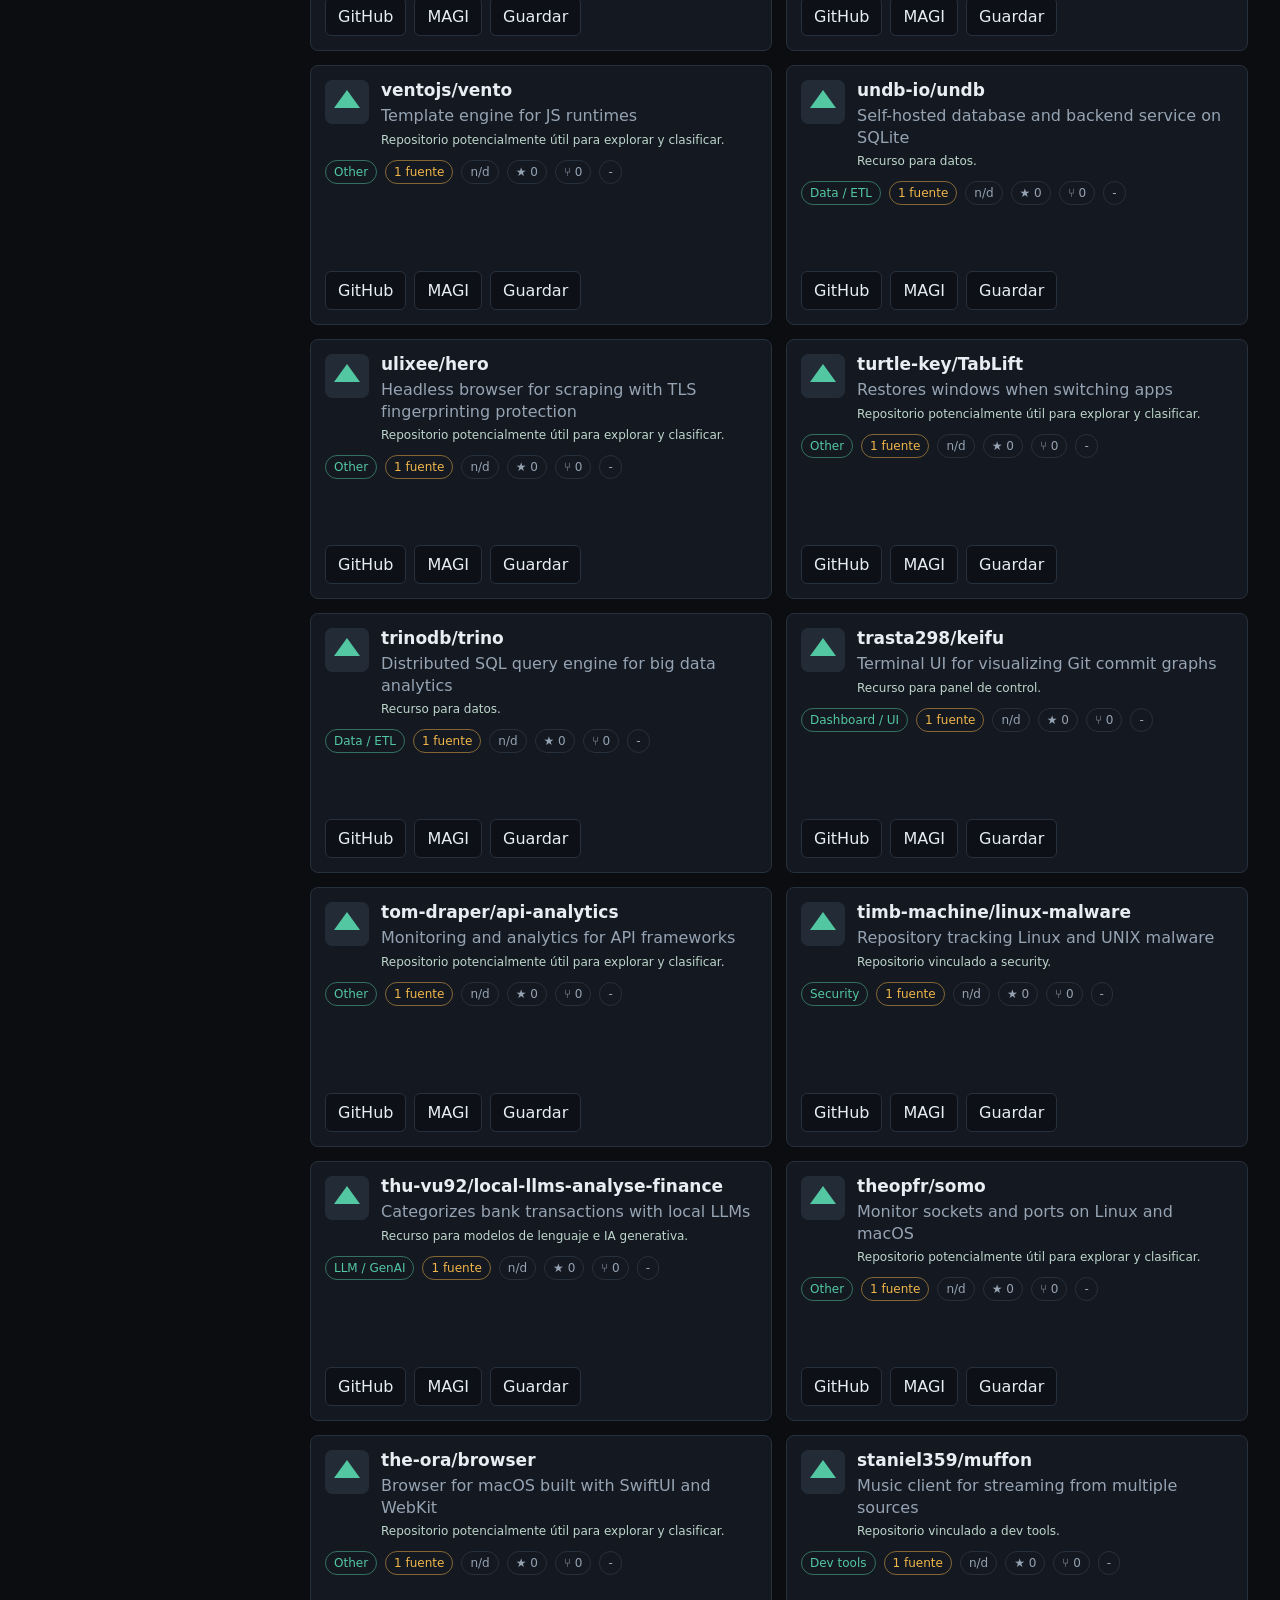
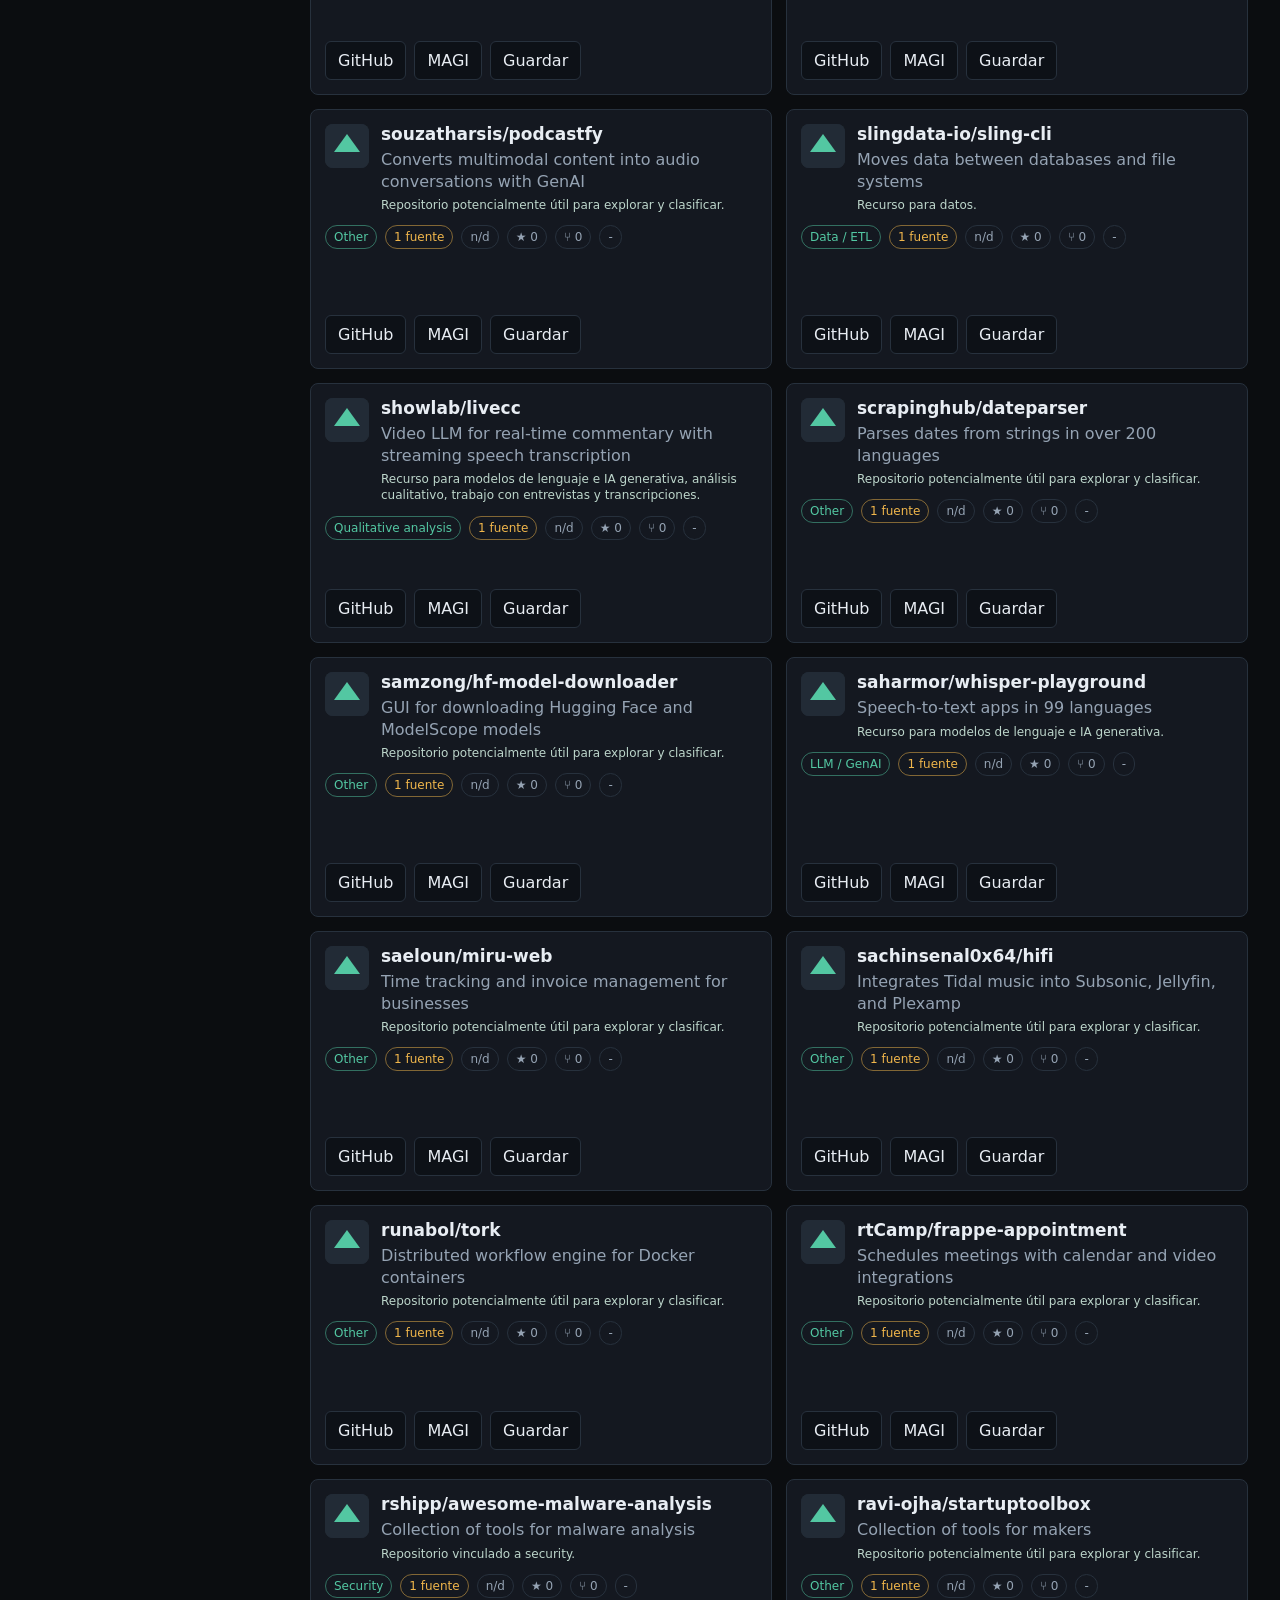
==== commit 6106e672: "Improve dashboard filters and curated sources" ====
--- a/docs/index.html
+++ b/docs/index.html
@@ -3,14 +3,15 @@
 <head>
   <meta charset="utf-8">
   <meta name="viewport" content="width=device-width, initial-scale=1">
-  <title>GEOREPOSITORIO</title>
+  <title>Radar I+D de Repositorios</title>
   <link rel="stylesheet" href="styles.css">
 </head>
 <body>
   <header class="topbar">
     <div>
       <p class="eyebrow">Radar personal de repositorios</p>
-      <h1>GEOREPOSITORIO</h1>
+      <h1>Radar I+D de Repositorios</h1>
+      <p class="subtitle">Geo, IA, escritura académica y análisis cualitativo</p>
     </div>
     <nav>
       <a href="data/magi_repos.csv">CSV</a>
@@ -26,7 +27,7 @@
       <select id="category"></select>
       <select id="sort">
         <option value="date">Más recientes</option>
-        <option value="score">Mayor señal</option>
+        <option value="score">Más tracción</option>
         <option value="stars">Más estrellas</option>
         <option value="name">Nombre</option>
       </select>
@@ -65,8 +66,8 @@
       </article>
       <article class="widget wide">
         <div class="widget-head">
-          <h2>Mayor señal</h2>
-          <small>estrellas + forks ponderados</small>
+          <h2>Repositorios destacados</h2>
+          <small>estrellas + forks x3</small>
         </div>
         <div id="topRepos" class="leaderboard"></div>
       </article>
@@ -76,6 +77,13 @@
           <small>lectura operativa</small>
         </div>
         <div id="radarFacts" class="facts"></div>
+      </article>
+      <article class="widget wide">
+        <div class="widget-head">
+          <h2>Fuentes curadas</h2>
+          <small>X / Twitter</small>
+        </div>
+        <div id="watchSources" class="watch-sources"></div>
       </article>
     </section>
 
@@ -99,6 +107,7 @@
         <div>
           <h3></h3>
           <p class="desc"></p>
+          <p class="brief"></p>
         </div>
       </div>
       <div class="meta"></div>
--- a/docs/styles.css
+++ b/docs/styles.css
@@ -40,6 +40,11 @@
   font-size: clamp(28px, 4vw, 46px);
   letter-spacing: 0;
 }
+.subtitle {
+  margin: 4px 0 0;
+  color: var(--muted);
+  font-size: 14px;
+}
 nav {
   display: flex;
   gap: 10px;
@@ -126,6 +131,14 @@
   gap: 11px;
 }
 .bar-chart.compact { gap: 9px; }
+.bar-row[role="button"] {
+  cursor: pointer;
+  border-radius: 6px;
+}
+.bar-row[role="button"]:hover,
+.bar-row[role="button"].active {
+  background: rgba(83,199,162,.08);
+}
 .bar-label {
   display: flex;
   justify-content: space-between;
@@ -198,6 +211,30 @@
   color: var(--muted);
   font-size: 12px;
 }
+.watch-sources {
+  display: grid;
+  grid-template-columns: repeat(2, minmax(0, 1fr));
+  gap: 10px;
+}
+.watch-source {
+  display: grid;
+  gap: 5px;
+  min-height: 78px;
+  padding: 11px;
+  text-decoration: none;
+  background: #0d1117;
+  border: 1px solid var(--line);
+  border-radius: 8px;
+}
+.watch-source strong {
+  color: var(--text);
+  overflow-wrap: anywhere;
+}
+.watch-source span {
+  color: var(--muted);
+  font-size: 12px;
+  line-height: 1.35;
+}
 .layout {
   display: grid;
   grid-template-columns: 260px minmax(0, 1fr);
@@ -224,6 +261,16 @@
   padding: 7px 0;
   border-top: 1px solid rgba(255,255,255,.05);
 }
+.cat-row[role="button"] {
+  cursor: pointer;
+  padding-inline: 6px;
+  border-radius: 6px;
+}
+.cat-row[role="button"]:hover,
+.cat-row.active {
+  color: var(--text);
+  background: rgba(83,199,162,.08);
+}
 .cards {
   display: grid;
   grid-template-columns: repeat(auto-fill, minmax(310px, 1fr));
@@ -259,6 +306,12 @@
 .desc {
   margin: 0;
   color: var(--muted);
+  line-height: 1.35;
+}
+.brief {
+  margin: 5px 0 0;
+  color: #bdd6cb;
+  font-size: 12px;
   line-height: 1.35;
 }
 .meta {
@@ -301,6 +354,7 @@
   main { padding: 18px 20px 32px; }
   .controls, .metrics, .dashboard, .layout { grid-template-columns: 1fr; }
   .widget.wide { grid-column: span 1; }
+  .watch-sources { grid-template-columns: 1fr; }
   .rank-row { grid-template-columns: 24px minmax(0, 1fr); }
   .rank-row small { grid-column: 2; }
   aside { position: static; }
